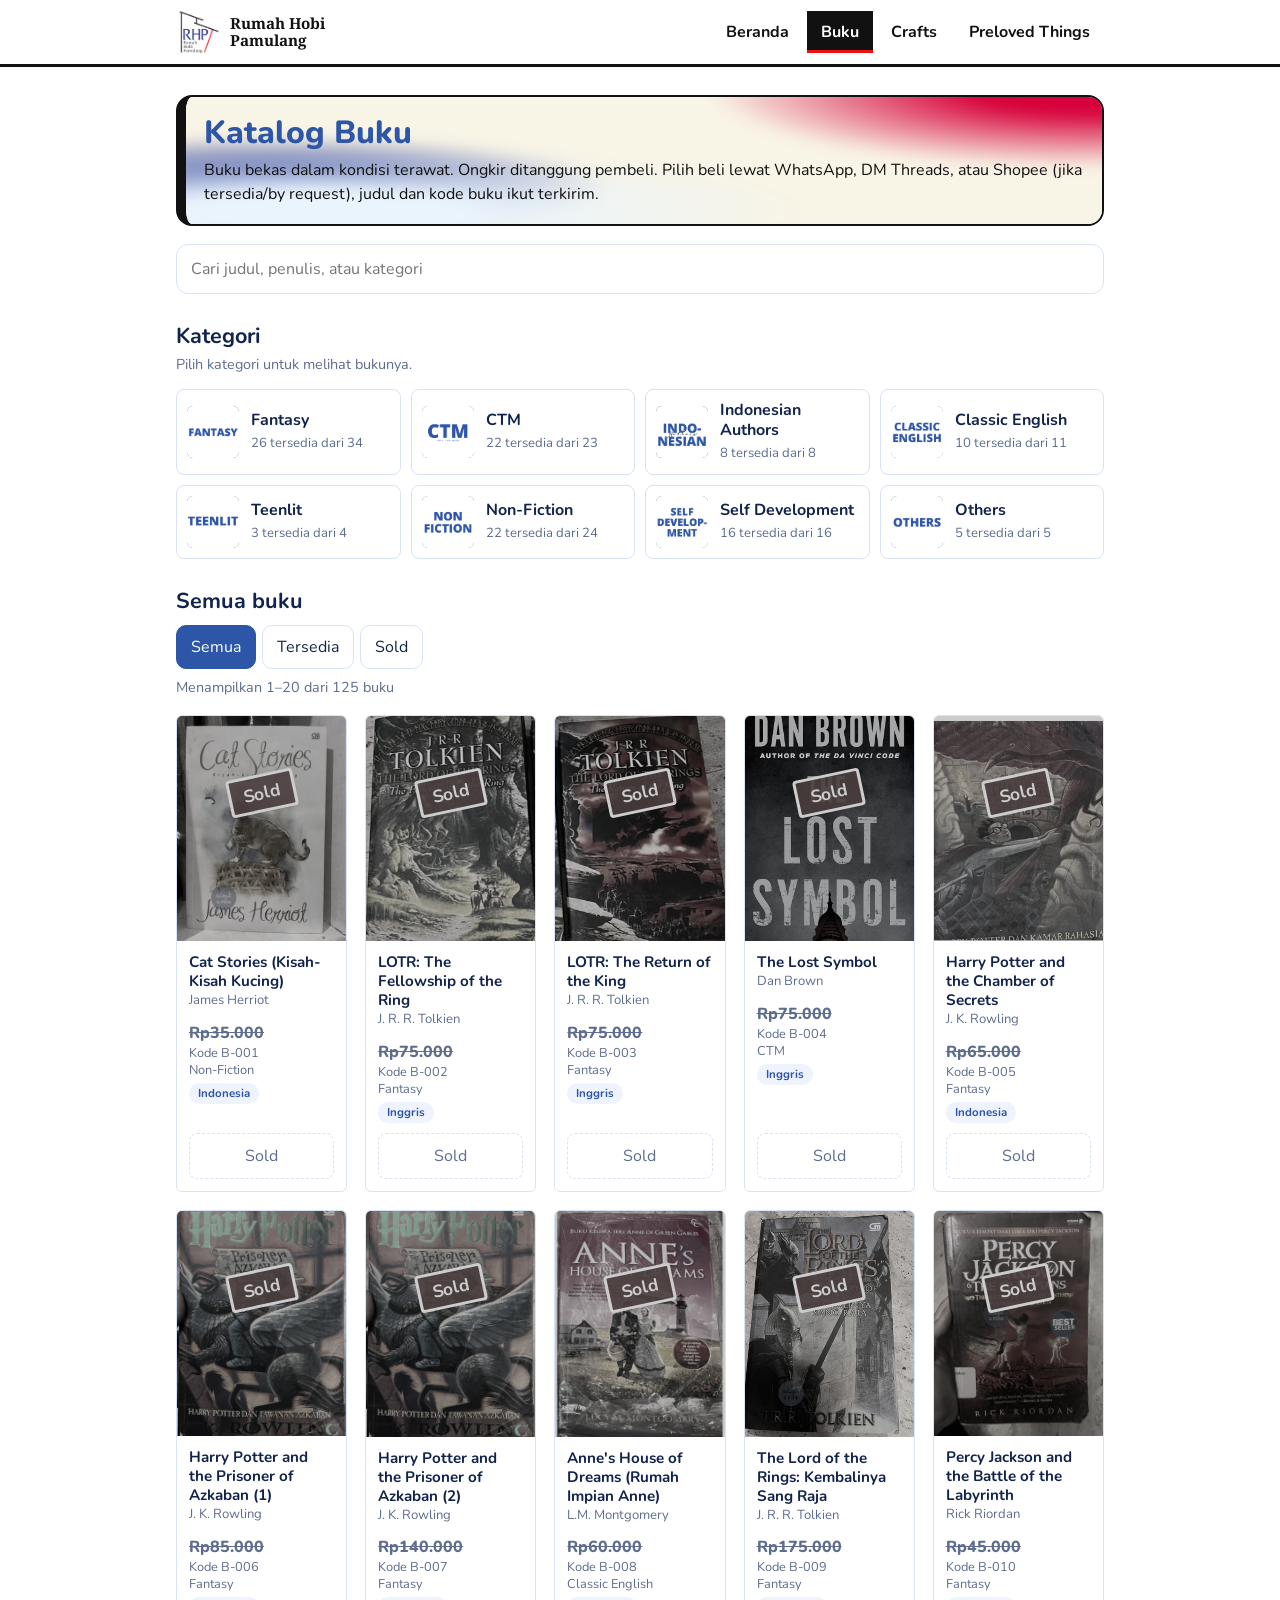
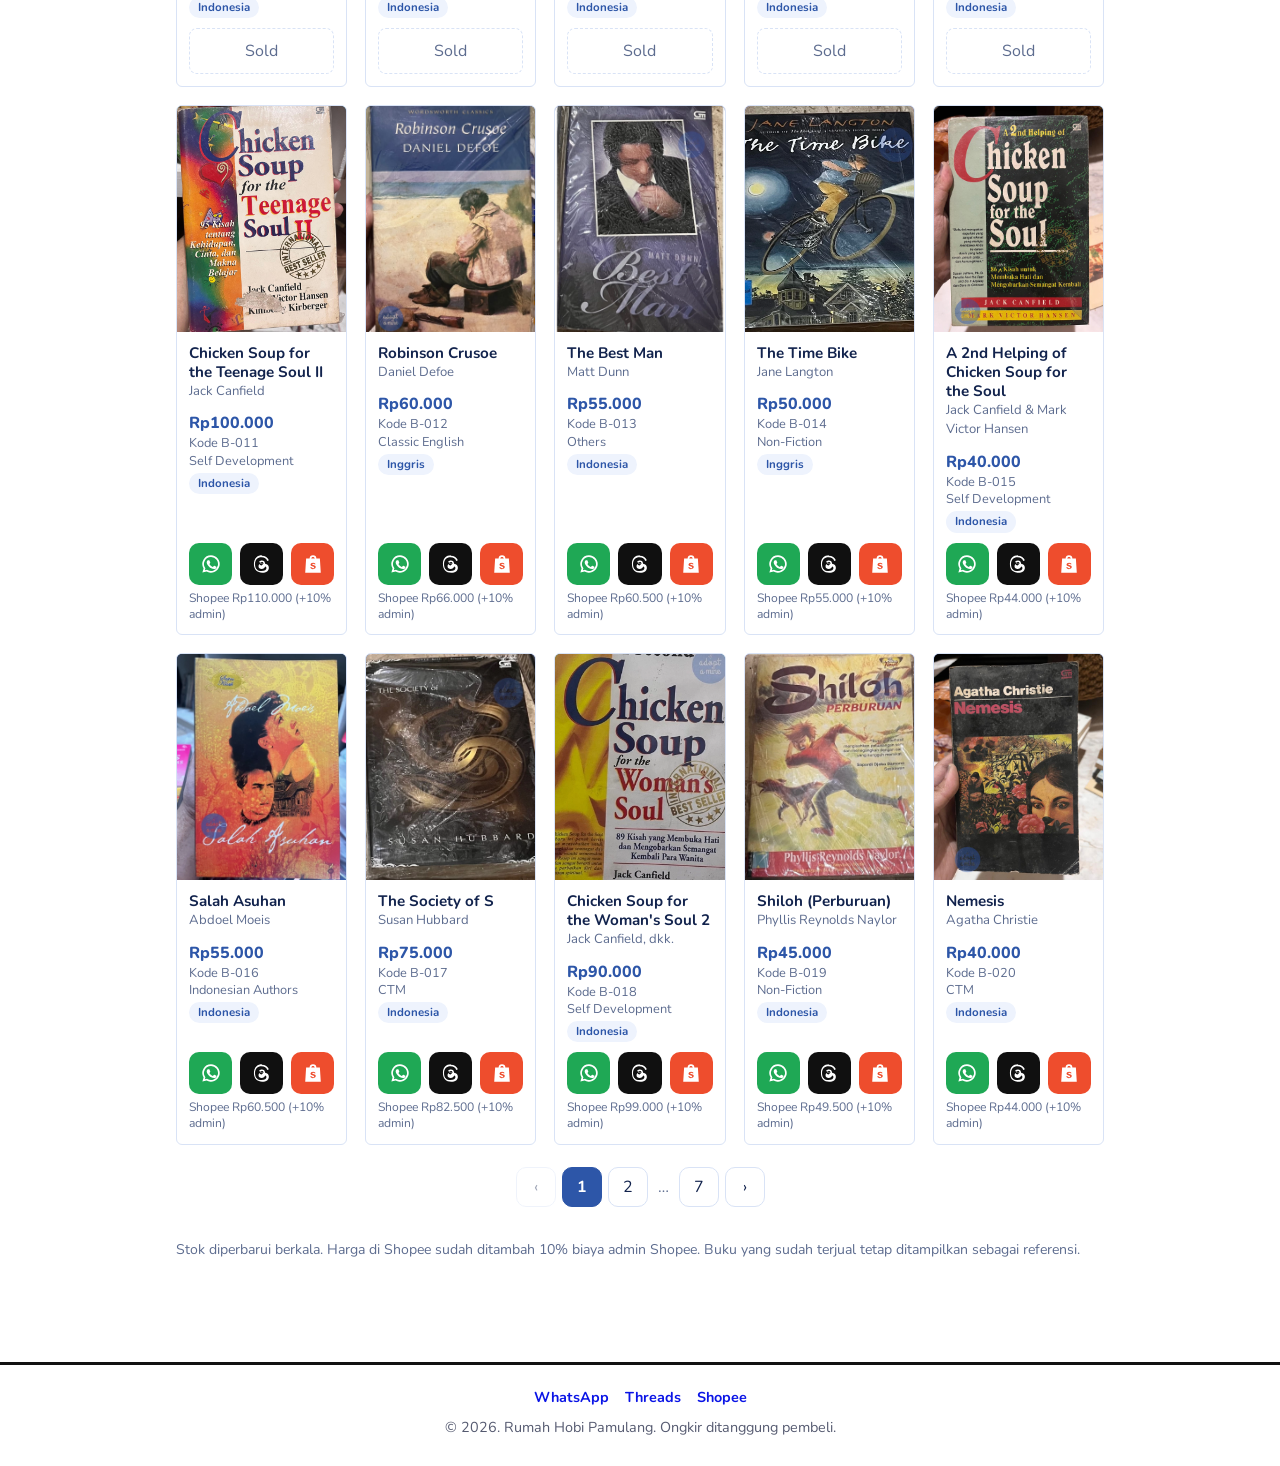
==== buku/index.html @ 11006fd2 "Update index.html" ====
<!doctype html>
<html lang="id">
<head>
<meta charset="utf-8">
<meta name="viewport" content="width=device-width, initial-scale=1, viewport-fit=cover">
<title>Katalog Buku - Rumah Hobi Pamulang</title>
<link rel="icon" href="/images/logo-rhp.jpeg">
<link rel="preconnect" href="https://fonts.googleapis.com">
<link rel="preconnect" href="https://fonts.gstatic.com" crossorigin>
<link href="https://fonts.googleapis.com/css2?family=Nunito:wght@400;600;700;800&display=swap" rel="stylesheet">
<link rel="stylesheet" href="/site.css">
<style>
:root{--bg:#fff;--tint:#eef3fd;--card:#fff;--ink:#12234d;--mute:#5d6c8f;--line:#d9e3f6;--acc:#2d56a8;--accink:#fff;--thbg:#101010;--font:"Nunito","Segoe UI",system-ui,-apple-system,Roboto,sans-serif;color-scheme:light;box-sizing:border-box;padding-top:env(safe-area-inset-top,0px);padding-bottom:env(safe-area-inset-bottom,0px)}
html{scroll-padding-top:env(safe-area-inset-top,0px)}
*{box-sizing:border-box}
body{margin:0;background:var(--bg);color:var(--ink);font:16px/1.5 var(--font)}
.wrap{max-width:960px;margin:0 auto;padding:28px 16px 48px}
h1{font:800 clamp(1.35rem,4.6vw,2rem)/1.15 var(--font);margin:0 0 6px;color:var(--acc)}
.hero{display:flex;align-items:center;gap:16px;background:var(--tint);border-radius:16px;padding:18px;margin-bottom:18px}
.logo{width:72px;height:72px;flex:none;border-radius:50%}
.hero .sub{margin:0;max-width:none}
.hero>div{flex:1;min-width:0}
h2{font:700 1.35rem/1.2 var(--font);margin:0 0 4px}
.sub{color:var(--mute);margin:0 0 20px;max-width:56ch}
.hint{color:var(--mute);font-size:.9rem;margin:0 0 14px}
.sec{margin-top:30px}
input[type=search]{width:100%;padding:12px 14px;border:1px solid var(--line);border-radius:12px;background:var(--card);color:var(--ink);font:inherit}
.bar{display:flex;flex-wrap:wrap;gap:8px;margin:10px 0 6px}
.chips{display:flex;gap:6px}
.chip{padding:9px 14px;border:1px solid var(--line);border-radius:10px;background:var(--card);color:var(--ink);font:inherit;cursor:pointer}
.chip[hidden]{display:none}
.chip[aria-pressed=true]{background:var(--acc);color:var(--accink);border-color:var(--acc)}
:focus-visible{outline:2px solid var(--acc);outline-offset:2px}
.cats{display:grid;grid-template-columns:repeat(auto-fill,minmax(190px,1fr));gap:10px}
.cat{display:flex;align-items:center;gap:12px;text-align:left;padding:10px;border:1px solid var(--line);border-radius:8px;background:var(--card);color:var(--ink);font:inherit;cursor:pointer}
.cat[aria-pressed=true]{border-color:var(--acc);box-shadow:0 0 0 2px var(--acc)}
.ico{position:relative;flex:none;width:52px;height:52px;border-radius:6px;overflow:hidden;display:grid;place-items:center;color:#fff;font:700 1rem var(--font)}
.ico img{position:absolute;inset:0;width:100%;height:100%;object-fit:cover}
.ico.ok span{display:none}
.ico.ok img{background:var(--card)}
.ct b{display:block;font:700 1rem/1.25 var(--font)}
.ct small{color:var(--mute);font-size:.82rem}
.count{color:var(--mute);font-size:.9rem;margin:8px 0 16px}
.grid{display:grid;grid-template-columns:repeat(auto-fill,minmax(168px,1fr));gap:18px}
.book{display:flex;flex-direction:column;background:var(--card);border:1px solid var(--line);border-radius:6px;overflow:hidden}
.cover{position:relative;aspect-ratio:3/4;display:flex;flex-direction:column;justify-content:flex-end;padding:14px 12px 14px 26px;color:#fff;overflow:hidden}
.cover::before{content:"";position:absolute;inset:0 auto 0 0;width:14px;background:rgba(0,0,0,.28);box-shadow:inset -2px 0 0 rgba(255,255,255,.14)}
.cover img{position:absolute;inset:0;width:100%;height:100%;object-fit:cover}
.cover b{font:700 1.05rem/1.2 var(--font)}
.cover i{font:.8rem/1.3 var(--font);opacity:.85;margin-top:6px;font-style:normal}
.has-img .cover::before,.has-img .cover b,.has-img .cover i{display:none}
.sold .cover{filter:grayscale(.85) brightness(.8)}
.stamp{position:absolute;z-index:2;top:34%;left:50%;transform:translate(-50%,-50%) rotate(-12deg);border:3px solid #fff;color:#fff;padding:4px 12px;font:700 1.1rem var(--font);border-radius:4px;background:rgba(162,59,59,.88)}
.info{padding:12px;display:flex;flex-direction:column;gap:10px;flex:1}
.meta{display:none}
.has-img .meta{display:block}
.meta .t{font:700 .95rem/1.25 var(--font)}
.meta .a{color:var(--mute);font-size:.82rem}
.price{font-weight:800;color:var(--acc)}
.sold .price{color:var(--mute);text-decoration:line-through}
.kode{color:var(--mute);font-size:.8rem;line-height:1.35}
.lang{display:inline-block;font-size:.72rem;font-weight:700;color:var(--acc);background:var(--tint);border-radius:999px;padding:2px 9px}
.acts{margin-top:auto;display:flex;gap:8px}
.act{flex:1;height:42px;border-radius:10px;display:grid;place-items:center;color:#fff;text-decoration:none}
.act svg{width:22px;height:22px;fill:currentColor}
.wa{background:#1fa855}
.th{background:var(--thbg)}
.sp{background:#ee4d2d}
.note{color:var(--mute);font-size:.76rem;line-height:1.3;margin-top:-4px}
.done{margin-top:auto;display:block;text-align:center;padding:10px;border-radius:8px;color:var(--mute);border:1px dashed var(--line)}
.empty{grid-column:1/-1;padding:40px 0;text-align:center;color:var(--mute)}
.foot{margin-top:32px;color:var(--mute);font-size:.88rem}
#toast{position:fixed;left:50%;bottom:calc(20px + env(safe-area-inset-bottom,0px));transform:translateX(-50%);background:var(--ink);color:var(--bg);padding:10px 16px;border-radius:10px;font-size:.9rem;opacity:0;pointer-events:none;transition:opacity .2s;max-width:90vw;text-align:center}
#toast.on{opacity:1}
.pager{display:flex;flex-wrap:wrap;justify-content:center;align-items:center;gap:6px;margin-top:22px}
.pg{min-width:40px;height:40px;padding:0 12px;border:1px solid var(--line);border-radius:10px;background:var(--card);color:var(--ink);font:inherit;cursor:pointer}
.pg.on{background:var(--acc);color:var(--accink);border-color:var(--acc);font-weight:700}
.pg:disabled{opacity:.4;cursor:default}
.pgdot{color:var(--mute);padding:0 4px}
.cover{cursor:pointer}
.modal{position:fixed;inset:0;z-index:50;background:rgba(18,35,77,.55);display:flex;overflow-y:auto;overscroll-behavior:contain;padding:calc(12px + env(safe-area-inset-top,0px)) 12px calc(12px + env(safe-area-inset-bottom,0px))}
.mbox{position:relative;margin:auto;background:var(--card);border-radius:16px;max-width:780px;width:100%;overflow:hidden;display:grid;grid-template-columns:minmax(0,1fr) minmax(0,1fr)}
.mslide{position:relative;aspect-ratio:3/4;background:var(--tint);overflow:hidden;touch-action:pan-y}
.mslide img{position:absolute;inset:0;width:100%;height:100%;object-fit:contain}
.mfall{position:absolute;inset:0;display:flex;flex-direction:column;justify-content:flex-end;padding:20px;color:#fff}
.mfall b{font:700 1.3rem/1.2 var(--font)}
.mfall i{font-style:normal;opacity:.85;margin-top:6px}
.mload{position:absolute;inset:0;display:grid;place-items:center;color:var(--mute);font-size:.9rem}
.mnav{position:absolute;top:50%;transform:translateY(-50%);width:40px;height:40px;border-radius:50%;border:0;background:rgba(255,255,255,.92);color:var(--ink);font-size:1.4rem;line-height:1;cursor:pointer;box-shadow:0 2px 8px rgba(0,0,0,.25)}
.mprev{left:10px}
.mnext{right:10px}
.mcount{position:absolute;bottom:10px;left:50%;transform:translateX(-50%);background:rgba(18,35,77,.72);color:#fff;font-size:.78rem;padding:3px 10px;border-radius:999px}
.mclose{position:absolute;top:10px;right:10px;z-index:3;width:38px;height:38px;border-radius:50%;border:0;background:rgba(255,255,255,.95);color:var(--ink);font-size:1.1rem;cursor:pointer;box-shadow:0 2px 8px rgba(0,0,0,.25)}
.minfo{padding:22px 20px;display:flex;flex-direction:column;gap:10px}
.minfo h3{font:800 1.25rem/1.25 var(--font);margin:0;padding-right:36px;color:var(--acc)}
.ma{color:var(--mute)}
.mprice{font-weight:800;font-size:1.3rem;color:var(--acc)}
.mprice.sold{color:var(--mute);text-decoration:line-through}
.modal[hidden],.mfall[hidden],.mload[hidden],.mnav[hidden],.mcount[hidden],.mslide img[hidden]{display:none}
#toast{z-index:60}
@media (max-width:640px){.mbox{grid-template-columns:1fr}.mslide{aspect-ratio:auto;height:55vh;height:55svh;max-height:480px}}
.copylink{align-self:flex-start;padding:8px 14px;border:1px dashed var(--acc);border-radius:10px;background:transparent;color:var(--acc);font:inherit;font-weight:700;cursor:pointer}
</style>
</head>
<body>
<script src="/site.js"></script>
<div class="wrap">
  <header class="hero gradient-untitled">
    <div>
      <h1>Katalog Buku</h1>
      <p class="sub">Buku bekas dalam kondisi terawat. Ongkir ditanggung pembeli. Pilih beli lewat WhatsApp, DM Threads, atau Shopee (jika tersedia/by request), judul dan kode buku ikut terkirim.</p>
    </div>
  </header>
  <input type="search" id="q" placeholder="Cari judul, penulis, atau kategori" aria-label="Cari judul, penulis, atau kategori">

  <section class="sec" aria-labelledby="h-kat">
    <h2 id="h-kat">Kategori</h2>
    <p class="hint">Pilih kategori untuk melihat bukunya.</p>
    <div class="cats" id="cats"></div>
  </section>

  <section class="sec" id="semua" aria-labelledby="h-semua">
    <h2 id="h-semua">Semua buku</h2>
    <div class="bar">
      <div class="chips" id="chips">
        <button class="chip" data-f="all" aria-pressed="true">Semua</button>
        <button class="chip" data-f="ready" aria-pressed="false">Tersedia</button>
        <button class="chip" data-f="sold" aria-pressed="false">Sold</button>
      </div>
      <button class="chip" id="clear" hidden></button>
    </div>
    <div class="count" id="count"></div>
    <div class="grid" id="grid"></div>
    <div class="pager" id="pager"></div>
  </section>

  <p class="foot">Stok diperbarui berkala. Harga di Shopee sudah ditambah 10% biaya admin Shopee. Buku yang sudah terjual tetap ditampilkan sebagai referensi.</p>
</div>
<div id="modal" class="modal" hidden role="dialog" aria-modal="true" aria-labelledby="mtitle">
  <div class="mbox">
    <button class="mclose" id="mclose" aria-label="Tutup">✕</button>
    <div class="mslide" id="mslide">
      <img id="mimg" alt="" hidden>
      <div class="mfall" id="mfall" hidden></div>
      <div class="mload" id="mload">Memuat foto…</div>
      <button class="mnav mprev" id="mprev" aria-label="Foto sebelumnya" hidden>‹</button>
      <button class="mnav mnext" id="mnext" aria-label="Foto berikutnya" hidden>›</button>
      <div class="mcount" id="mcount" hidden></div>
    </div>
    <div class="minfo" id="minfo"></div>
  </div>
</div>
<div id="toast" role="status" aria-live="polite"></div>
<script>
// ====== ISI 3 BARIS INI ======
// Nomor WhatsApp: format internasional tanpa + atau spasi (contoh: 6281234567890)
var WA = "6285791944282";
// Username Threads tanpa tanda @ (contoh: tokobukumu)
var THREADS_USER = "adopt.a.mine";
// Link toko Shopee, dipakai kalau sebuah buku belum punya link Shopee sendiri
var SHOPEE_SHOP = "https://shopee.co.id/shop/24761013";
// ===== pengali harga Shopee (1.1 = harga + 10% admin) =====
var SHOPEE_MARKUP = 1.1;
// ===== DATA DARI GOOGLE SHEETS (opsional) =====
// Tempel link CSV dari Google Sheets (File > Share > Publish to web > CSV) di antara tanda kutip.
// Kalau dikosongkan, katalog memakai daftar BOOKS yang ada di file ini.
var SHEET_CSV = "https://docs.google.com/spreadsheets/d/e/2PACX-1vS_jjttJbEDsNQCJOcDTMZt_YPhvgGVCk_kIe-xa3Ikwevg5pTTJEOCrwBlet7Xxu4O6B0Zz0cMYN_Z/pub?gid=917715652&single=true&output=csv";
// ===== urutan kategori (opsional) =====
// Isi nama kategori sesuai urutan yang kamu mau, contoh: ["Teenlit","CTM","Rare Finds"]
// Kategori yang tidak ditulis di sini tampil setelahnya, sesuai urutan kemunculan di daftar buku.
var CATEGORY_ORDER = ["New Arrivals", "Rare Finds", "Fantasy", "CTM", "Indonesian Authors", "Classic English", "Teenlit", "Non-Fiction", "Self Development", "Others"];
// ===== FOTO (opsional) =====
// Foto sampul buku : images/buku/<kode huruf kecil>.jpg      contoh: images/buku/b-001.jpg
// Logo kategori    : images/kategori/<nama kategori>.png     contoh: images/kategori/ctm.png
//   (nama kategori ditulis huruf kecil, spasi dan simbol jadi tanda hubung: "Rare Finds" jadi rare-finds)
// Kalau fotonya belum ada, otomatis tampil blok warna seperti biasa.
// Format: [kode, judul, penulis, harga, status, kategori, link Shopee buku ini (boleh dikosongkan)]
// status: "ready" atau "sold"
// Kategori baru otomatis muncul di bagian Kategori begitu ada buku yang memakainya.
// Satu buku boleh masuk beberapa kategori, pisahkan dengan |  contoh: "CTM | New Arrival!"
// Warna sampul (kalau belum ada foto) mengikuti kategori pertama.
var BOOKS = [
  ["B-001","Cat Stories (Kisah-Kisah Kucing)","James Herriot",35000,"sold","Non-Fiction","Indonesia"],
  ["B-002","LOTR: The Fellowship of the Ring","J. R. R. Tolkien",75000,"sold","Fantasy","Inggris"],
  ["B-003","LOTR: The Return of the King","J. R. R. Tolkien",75000,"sold","Fantasy","Inggris"],
  ["B-004","The Lost Symbol","Dan Brown",75000,"sold","CTM","Inggris"],
  ["B-005","Harry Potter and the Chamber of Secrets","J. K. Rowling",65000,"sold","Fantasy","Indonesia"],
  ["B-006","Harry Potter and the Prisoner of Azkaban (1)","J. K. Rowling",85000,"sold","Fantasy","Indonesia"],
  ["B-007","Harry Potter and the Prisoner of Azkaban (2)","J. K. Rowling",140000,"sold","Fantasy","Indonesia"],
  ["B-008","Anne's House of Dreams (Rumah Impian Anne)","L.M. Montgomery",60000,"sold","Classic English","Indonesia","https://shopee.co.id/-PRELOVED-Buku-Anne's-House-of-Dreams-(Rumah-Impian-Anne)-L.M.-Montgomery-(Terjemahan-Indonesia)-i.24761013.58018347077"],
  ["B-009","The Lord of the Rings: Kembalinya Sang Raja","J. R. R. Tolkien",175000,"sold","Fantasy","Indonesia","https://shopee.co.id/-PRELOVED-Buku-The-Lord-of-the-Rings-Kembalinya-Sang-Raja-(The-Return-of-the-King)-J.R.R.-Tolkien-(Terjemahan-Indonesia)-i.24761013.58019074185"],
  ["B-010","Percy Jackson and the Battle of the Labyrinth","Rick Riordan",45000,"sold","Fantasy","Indonesia"],
  ["B-011","Chicken Soup for the Teenage Soul II","Jack Canfield",100000,"ready","Self Development","Indonesia","https://shopee.co.id/-PRELOVED-Buku-Chicken-Soup-for-the-Teenage-Soul-II-Jack-Canfield-(Terjemahan)-i.24761013.58118280171"],
  ["B-012","Robinson Crusoe","Daniel Defoe",60000,"ready","Classic English","Inggris","https://shopee.co.id/-PRELOVED-Robinson-Crusoe-Daniel-Defoe-Wordsworth-Classics-English)-i.24761013.57968345535"],
  ["B-013","The Best Man","Matt Dunn",55000,"ready","Others","Indonesia","https://shopee.co.id/-PRELOVED-Buku-The-Best-Man-Matt-Dunn-Terjemahan-Indonesia)-i.24761013.57918340897"],
  ["B-014","The Time Bike","Jane Langton",50000,"ready","Non-Fiction","Inggris","https://shopee.co.id/-PRELOVED-The-Time-Bike-Jane-Langton-(English)-i.24761013.57868339972"],
  ["B-015","A 2nd Helping of Chicken Soup for the Soul","Jack Canfield & Mark Victor Hansen",40000,"ready","Self Development","Indonesia","https://shopee.co.id/-PRELOVED-Buku-A-2nd-Helping-of-Chicken-Soup-for-the-Soul-Jack-Canfield-Mark-Victor-Hansen-(Terjemahan-Indonesia)-i.24761013.57669022805"],
  ["B-016","Salah Asuhan","Abdoel Moeis",55000,"ready","Indonesian Authors","Indonesia","https://shopee.co.id/-PRELOVED-Buku-Salah-Asuhan-Abdoel-Moeis-Bahasa-Indonesia)-i.24761013.57318364221"],
  ["B-017","The Society of S","Susan Hubbard",75000,"ready","CTM","Indonesia","https://shopee.co.id/-PRELOVED-Buku-The-Society-of-S-Susan-Hubbard-(Terjemahan-Indonesia)-i.24761013.57118356286"],
  ["B-018","Chicken Soup for the Woman's Soul 2","Jack Canfield, dkk.",90000,"ready","Self Development","Indonesia","https://shopee.co.id/-PRELOVED-Buku-Chicken-Soup-for-the-Woman's-Soul-2-Jack-Canfield-dkk.-(Terjemahan)-i.24761013.56768289394"],
  ["B-019","Shiloh (Perburuan)","Phyllis Reynolds Naylor",45000,"ready","Non-Fiction","Indonesia","https://shopee.co.id/-PRELOVED-Buku-Shiloh-Perburuan)-Phyllis-Reynolds-Naylor-Terjemahan-Indonesia)-i.24761013.56568350386"],
  ["B-020","Nemesis","Agatha Christie",40000,"ready","CTM","Indonesia","https://shopee.co.id/-PRELOVED-Buku-Nemesis-Agatha-Christie-Terjemahan-Indonesia)-i.24761013.56269027995"],
  ["B-021","Armageddon Knights The Awaken","L.S. Mamusung",55000,"ready","Fantasy","Indonesia","https://shopee.co.id/-PRELOVED-Buku-Armageddon-Knights-The-Awaken-L.S.-Mamusung-Bahasa-Indonesia)-i.24761013.55818355846"],
  ["B-022","Mockingjay (The Hunger Games Trilogy)","Suzanne Collins",65000,"ready","Fantasy","Indonesia","https://shopee.co.id/-PRELOVED-Buku-Mockingjay-The-Hunger-Games-Trilogy)-Suzanne-Collins-Terjemahan-Indonesia)-i.24761013.55568373673"],
  ["B-023","Chicken Soup for the Unsinkable Soul","Jack Canfield & Mark Victor Hansen",40000,"ready","Self Development","Indonesia","https://shopee.co.id/-PRELOVED-Buku-Chicken-Soup-for-the-Unsinkable-Soul-Jack-Canfield-Mark-Victor-Hansen-(Terjemahan-Indonesia)-i.24761013.55219022860"],
  ["B-024","Uncle Tom's Cabin","Harriet Beecher Stowe",60000,"ready","Classic English","Inggris","https://shopee.co.id/-PRELOVED-Buku-Uncle-Tom's-Cabin-Harriet-Beecher-Stowe-English)-i.24761013.55068345809"],
  ["B-025","Dihantui (Haunted)","R.L. Stine",22000,"ready","CTM","Indonesia","https://shopee.co.id/-PRELOVED-Buku-Dihantui-(Haunted)-R.L.-Stine-(Terjemahan-Indonesia)-i.24761013.54819037801"],
  ["B-026","Joey: Si Frustasi yang Beruntung","Mark Bowden",40000,"ready","Non-Fiction","Indonesia","https://shopee.co.id/-PRELOVED-Buku-Joey-Si-Frustasi-yang-Beruntung-Mark-Bowden-Terjemahan-Indonesia)-i.24761013.54568351185"],
  ["B-027","The Bondwoman's Narrative","Hannah Crafts",78000,"ready","Classic English","Inggris","https://shopee.co.id/-PRELOVED-Buku-The-Bondwoman's-Narrative-Hannah-Crafts-(English)-i.24761013.54418340953"],
  ["B-028","The Jester","James Patterson & Andrew Gross",60000,"ready","CTM","Inggris","https://shopee.co.id/-PRELOVED-Buku-The-Jester-James-Patterson-Andrew-Gross-(English)-i.24761013.54368350366"],
  ["B-029","The Voyages of Captain Cook","James Cook",60000,"ready","Classic English","Inggris","https://shopee.co.id/-PRELOVED-The-Voyages-of-Captain-Cook-James-Cook-Wordsworth-Classics-English)-i.24761013.54068340709"],
  ["B-030","The Mark of Athena","Rick Riordan",60000,"ready","Fantasy","Indonesia","https://shopee.co.id/-PRELOVED-Buku-The-Mark-of-Athena-Rick-Riordan-Terjemahan-Indonesia)-i.24761013.53818341808"],
  ["B-031","Pesta Menginap (Sleepovers)","Jacqueline Wilson",50000,"sold","Teenlit","Indonesia","https://shopee.co.id/-PRELOVED-Buku-Pesta-Menginap-(Sleepovers)-Jacqueline-Wilson-(Terjemahan-Indonesia)-i.24761013.53618688148"],
  ["B-032","Double Cross","James Patterson",90000,"ready","CTM","Inggris","https://shopee.co.id/-PRELOVED-Buku-Double-Cross-James-Patterson-English)-i.24761013.53618342118"],
  ["B-033","Chicken Soup for the Teenage Soul III","Jack Canfield & Mark Victor Hansen",40000,"ready","Self Development","Indonesia","https://shopee.co.id/-PRELOVED-Buku-Chicken-Soup-for-the-Teenage-Soul-III-Jack-Canfield-Mark-Victor-Hansen-(Terjemahan-Indonesia)-i.24761013.53219037625"],
  ["B-034","Dan Damai di Bumi (Und Friede auf Erden!)","Karl May",75000,"ready","Non-Fiction","Indonesia","https://shopee.co.id/-BARU-Buku-Dan-Damai-di-Bumi-(Und-Friede-auf-Erden!)-Karl-May-(Terjemahan-Indonesia)-i.24761013.53168356704"],
  ["B-035","Gerald's Game (Permainan Gerald)","Stephen King",45000,"ready","CTM","Indonesia","https://shopee.co.id/-PRELOVED-Buku-Gerald's-Game-Permainan-Gerald)-Stephen-King-Terjemahan-Indonesia)-i.24761013.52818346747"],
  ["B-036","Catatan Seorang Demonstran","Soe Hok Gie",90000,"ready","Indonesian Authors","Indonesia","https://shopee.co.id/-PRELOVED-Buku-Catatan-Seorang-Demonstran-Soe-Hok-Gie-i.24761013.52818269895"],
  ["B-037","Bulan Terbelah di Langit Amerika","Hanum Salsabiela Rais & Rangga Almahendra",40000,"ready","Indonesian Authors","Indonesia","https://shopee.co.id/-PRELOVED-Buku-Bulan-Terbelah-di-Langit-Amerika-Hanum-Salsabiela-Rais-Rangga-Almahendra-Bahasa-Indonesia)-i.24761013.52569028161"],
  ["B-038","Slow Boats to China","Gavin Young",60000,"ready","Non-Fiction","Inggris","https://shopee.co.id/-PRELOVED-Slow-Boats-to-China-Gavin-Young-(English)-i.24761013.52518345773"],
  ["B-039","The Ghost Writer","John Harwood",75000,"ready","CTM","Indonesia","https://shopee.co.id/-PRELOVED-Buku-The-Ghost-Writer-John-Harwood-Gramedia-Terjemahan)-i.24761013.52468355278"],
  ["B-040","Perahu Kertas (Cover Film / Movie Edition)","Dee Lestari",70000,"ready","Indonesian Authors","Indonesia","https://shopee.co.id/-PRELOVED-Buku-Perahu-Kertas-Cover-Film-Movie-Edition)-Dee-Lestari-Bahasa-Indonesia)-i.24761013.52219022960"],
  ["B-041","Gulliver's Travels","Jonathan Swift",60000,"ready","Classic English","Inggris","https://shopee.co.id/-PRELOVED-Gulliver's-Travels-Jonathan-Swift-Wordsworth-Classics-English)-i.24761013.52168345664"],
  ["B-042","Minamoto no Yoritomo","Eiji Yoshikawa",55000,"ready","Non-Fiction","Indonesia","https://shopee.co.id/-PRELOVED-Buku-Minamoto-no-Yoritomo-Eiji-Yoshikawa-Terjemahan-Indonesia)-i.24761013.51518346677"],
  ["B-043","Justin Bieber: First Step 2 Forever (My Story)","Justin Bieber",135000,"ready","Non-Fiction","Inggris","https://shopee.co.id/-PRELOVED-Buku-Justin-Bieber-First-Step-2-Forever-My-Story)-Justin-Bieber-English)-i.24761013.50969074528"],
  ["B-044","Chicken Soup for the New Mom's Soul","Jack Canfield & Mark Victor Hansen",40000,"ready","Self Development","Indonesia","https://shopee.co.id/-PRELOVED-Buku-Chicken-Soup-for-the-New-Mom's-Soul-Jack-Canfield-Mark-Victor-Hansen-Terjemahan-Indonesia)-i.24761013.50919037672"],
  ["B-045","The Chronicles of Narnia: The Voyage of The Dawn Treader Petualangan Dawn Treader","C.S. Lewis",60000,"ready","Fantasy","Indonesia","https://shopee.co.id/-PRELOVED-Buku-The-Chronicles-of-Narnia-The-Voyage-of-The-Dawn-Treader-Petualangan-Dawn-Treader-C.S.-Lewis-Terjemahan-Indonesia)-i.24761013.50668366348"],
  ["B-046","The Sea of Trolls","Nancy Farmer",78000,"ready","Fantasy","Indonesia","https://shopee.co.id/-PRELOVED-Buku-The-Sea-of-Trolls-Nancy-Farmer-(Terjemahan-Indonesia)-i.24761013.50618369263"],
  ["B-047","Perahu Kertas (Cover Lama / Novel Original)","Dee Lestari",70000,"ready","Indonesian Authors","Indonesia","https://shopee.co.id/-PRELOVED-Buku-Perahu-Kertas-Cover-Lama-Novel-Original)-Dee-Lestari-Bahasa-Indonesia)-i.24761013.50569037666"],
  ["B-048","Schweik (The Good Soldier Švejk)","Jaroslav Hašek",40000,"ready","Classic English","Indonesia","https://shopee.co.id/-PRELOVED-Buku-Schweik-The-Good-Soldier-%C5%A0vejk)-Jaroslav-Ha%C5%A1ek-Terjemahan-Indonesia)-i.24761013.50568356741"],
  ["B-049","Honeymoon with My Brother","Franz Wisner",78000,"ready","Non-Fiction","Indonesia","https://shopee.co.id/-PRELOVED-Buku-Honeymoon-with-My-Brother-Franz-Wisner-(Terjemahan-Indonesia)-i.24761013.50068383478"],
  ["B-050","Showing Mary: How Women Can Share Prayers, Wisdom, and the Blessings of God","Renita J. Weems",65000,"ready","Self Development","Inggris","https://shopee.co.id/-PRELOVED-Buku-Showing-Mary-How-Women-Can-Share-Prayers-Wisdom-and-the-Blessings-of-God-Renita-J.-Weems-(English)-i.24761013.49968376840"],
  ["B-051","Judge & Jury","James Patterson & Andrew Gross",100000,"ready","CTM","Inggris","https://shopee.co.id/-PRELOVED-Judge-Jury-James-Patterson-Andrew-Gross-(English)-i.24761013.49518354869"],
  ["B-052","Ping","Stuart Avery Gold",35000,"ready","Self Development","Indonesia","https://shopee.co.id/-PRELOVED-Buku-Ping-Stuart-Avery-Gold-Terjemahan-Indonesia)-i.24761013.49468371009"],
  ["B-053","The No. 1 Ladies' Detective Agency","Alexander McCall Smith",70000,"ready","CTM","Inggris","https://shopee.co.id/-PRELOVED-Buku-The-No.-1-Ladies'-Detective-Agency-Alexander-McCall-Smith-English)-i.24761013.49169102930"],
  ["B-054","The Man Who Would Be King and Other Stories","Rudyard Kipling",50000,"ready","Classic English","Inggris","https://shopee.co.id/-PRELOVED-Buku-The-Man-Who-Would-Be-King-and-Other-Stories-Rudyard-Kipling-English)-i.24761013.47668385063"],
  ["B-055","Maximum Ride","James Patterson",90000,"ready","CTM","Inggris","https://shopee.co.id/-PRELOVED-Buku-Maximum-Ride-James-Patterson-English)-i.24761013.47418371197"],
  ["B-056","The Kill Order","James Dashner",55000,"sold","Fantasy","Inggris","https://shopee.co.id/-PRELOVED-The-Kill-Order-James-Dashner-(Maze-Runner-Prequel-English)-i.24761013.47068370845"],
  ["B-057","Presumed Innocent (Praduga Tak Bersalah)","Scott Turow",40000,"ready","CTM","Indonesia","https://shopee.co.id/-PRELOVED-Buku-Presumed-Innocent-Praduga-Tak-Bersalah)-Scott-Turow-Terjemahan-Indonesia)-i.24761013.47019084492"],
  ["B-058","Chicken Soup for the Grandparent's Soul","Jack Canfield & Mark Victor Hansen",35000,"ready","Self Development","Indonesia","https://shopee.co.id/-PRELOVED-Buku-Chicken-Soup-for-the-Grandparent's-Soul-Jack-Canfield-Mark-Victor-Hansen-(Terjemahan-Indonesia)-i.24761013.46619043045"],
  ["B-059","Andai Mereka Bisa Bicara","James Herriot",50000,"ready","Non-Fiction","Indonesia","https://shopee.co.id/-PRELOVED-Buku-Andai-Mereka-Bisa-Bicara-James-Herriot-Terjemahan-Indonesia)-i.24761013.46568371087"],
  ["B-060","Before Green Gables (Prekuel Anne of Green Gables)","Budge Wilson",55000,"ready","Classic English","Indonesia","https://shopee.co.id/-PRELOVED-Buku-Before-Green-Gables-Budge-Wilson-Prekuel-Anne-of-Green-Gables-Terjemahan-Indonesia)-i.24761013.46169099107"],
  ["B-061","Kisah Tracy Beaker (The Story of Tracy Beaker)","Jacqueline Wilson",45000,"ready","Teenlit","Indonesia","https://shopee.co.id/-PRELOVED-Buku-Kisah-Tracy-Beaker-The-Story-of-Tracy-Beaker)-Jacqueline-Wilson-Terjemahan-Indonesia)-i.24761013.45268722158"],
  ["B-062","Cat Stories (Kisah-Kisah Kucing) (2)","James Herriot",65000,"ready","Non-Fiction","Indonesia"],
  ["B-063","Bumi Manusia","Pramoedya Ananta Toer",225000,"ready","Indonesian Authors","Indonesia","https://shopee.co.id/-PRELOVED-Buku-Bumi-Manusia-Pramoedya-Ananta-Toer-Lentera-Dipantara)-i.24761013.44768319418"],
  ["B-064","Breaking Dawn","Stephenie Meyer",65000,"ready","Fantasy","Indonesia","https://shopee.co.id/-PRELOVED-Buku-Breaking-Dawn-Stephenie-Meyer-Terjemahan-Indonesia)-i.24761013.44718366801"],
  ["B-065","Chicken Soup for the Teenage Soul","Jack Canfield & Mark Victor Hansen",40000,"ready","Self Development","Indonesia","https://shopee.co.id/-PRELOVED-Buku-Chicken-Soup-for-the-Teenage-Soul-Jack-Canfield-Mark-Victor-Hansen-Terjemahan-Indonesia)-i.24761013.44235062321"],
  ["B-066","The Chronicles of Narnia: Pangeran Caspian (Prince Caspian)","C.S. Lewis",55000,"ready","Fantasy","Indonesia","https://shopee.co.id/-PRELOVED-Buku-The-Chronicles-of-Narnia-Pangeran-Caspian-Prince-Caspian)-C.S.-Lewis-Terjemahan-Indonesia)-i.24761013.44035071637"],
  ["B-067","Architecture: Form, Space, and Order","Francis D. K. Ching",110000,"sold","Non-Fiction","Inggris","https://shopee.co.id/-PRELOVED-Buku-Architecture-Form-Space-and-Order-Francis-D.-K.-Ching-i.24761013.44034790128"],
  ["B-068","The Incredible Journey","Sheila Burnford",50000,"ready","Non-Fiction","Indonesia","https://shopee.co.id/-PRELOVED-Buku-The-Incredible-Journey-Sheila-Burnford-Terjemahan-Indonesia)-i.24761013.43234750008"],
  ["B-069","[SEALED] Chicken Soup for the Working Mom's Soul","Jack Canfield & Mark Victor Hansen",50000,"ready","Self Development","Indonesia","https://shopee.co.id/-BARU-Buku-Chicken-Soup-for-the-Working-Mom's-Soul-Jack-Canfield-Mark-Victor-Hansen-(Terjemahan-Indonesia)-i.24761013.43085062358"],
  ["B-070","Beyonders: Chasing the Prophecy","Brandon Mull",55000,"ready","Fantasy","Indonesia","https://shopee.co.id/-PRELOVED-Buku-Beyonders-Chasing-the-Prophecy-Brandon-Mull-Terjemahan-Indonesia)-i.24761013.42384740290"],
  ["B-071","My Perfect Sunset","Kyria",35000,"ready","Others","Indonesia","https://shopee.co.id/-PRELOVED-Buku-My-Perfect-Sunset-Kyria-Bahasa-Indonesia)-i.24761013.40835071665"],
  ["B-072","King & Maxwell","David Baldacci",75000,"ready","CTM","Inggris","https://shopee.co.id/-PRELOVED-King-Maxwell-David-Baldacci-English)-i.24761013.40834739299"],
  ["B-073","The Adventures of Tom Sawyer & Huckleberry Finn","Mark Twain",60000,"ready","Classic English","Inggris","https://shopee.co.id/-PRELOVED-The-Adventures-of-Tom-Sawyer-Huckleberry-Finn-Mark-Twain-English)-i.24761013.29845953670"],
  ["B-074","Bundling Trilogy Hunger Games","Suzanne Collins",160000,"ready","Fantasy","Indonesia"],
  ["B-075","Bundling Twilight Series","Stephenie Meyer",150000,"ready","Fantasy","Indonesia"],
  ["B-076","Harry Potter and The Order of Phoenix","J. K. Rowling",280000,"ready","Fantasy","Indonesia"],
  ["B-077","Harry Potter and The Deathly Hallows (Scholastic)","J. K. Rowling",200000,"ready","Fantasy","Inggris"],
  ["B-078","Bundling Buku Pramoedya Ananta Toer","Pramoedya Ananta Toer",600000,"ready","Indonesian Authors","Indonesia"],
  ["B-079","Divine Secrets of The Ya-Ya Sisterhood","Rebecca Wells",70000,"ready","Others","Inggris"],
  ["B-080","The Gutsy Girl","Kate White",60000,"ready","Self Development","Inggris"],
  ["B-081","Middle School: Bullies Broccoli","James Patterson",75000,"ready","Teenlit","Inggris"],
  ["B-082","Why You Act The Way You Do","La Haye",50000,"ready","Self Development","Inggris"],
  ["B-083","Jangan Membuat Masalah Kecil Menjadi Masalah Besar","Richard Carlson",40000,"ready","Self Development","Indonesia"],
  ["B-084","Indiana Jones: Sky Pirates","Martin",45000,"ready","Fantasy","Inggris"],
  ["B-085","A Dog's Journey","Bruce Cameron",75000,"ready","Non-Fiction","Inggris"],
  ["B-086","The Good Luck of Right Now","Matthew Quick",65000,"ready","Non-Fiction","Inggris"],
  ["B-087","The Death Cure","James Dashner",50000,"ready","Fantasy","Inggris"],
  ["B-088","The Scorch Trials","James Dashner",50000,"ready","Fantasy","Inggris"],
  ["B-089","Creepover: You Can't Come in Here","Simon Spotlight",25000,"ready","CTM","Inggris"],
  ["B-090","The Host","Stephenie Meyer",50000,"ready","Fantasy","Inggris"],
  ["B-091","Percy Jackson and The Sea Monsters","Rick Riordan",45000,"ready","Fantasy","Inggris"],
  ["B-092","Beyonce: Running The World","Anna Pointer",35000,"ready","Non-Fiction","Inggris"],
  ["B-093","Memories, Dreams and Reflections","Marianne Faithfull",30000,"ready","Non-Fiction","Inggris"],
  ["B-094","Big Blue: IBM's Use and Abuse of Power (Hard Cover)","Richard Thomas DeLamarter",150000,"ready","Non-Fiction","Inggris"],
  ["B-095","One Fifth Avenue","Candace Bushnell",45000,"ready","Non-Fiction","Inggris"],
  ["B-096","Guantanamo: American Human's Diary","David Rose",30000,"ready","Non-Fiction","Inggris"],
  ["B-097","Deception Point","Dan Brown",85000,"ready","CTM","Inggris"],
  ["B-098","Harry Potter Goblet of Fire","J. K. Rowling",150000,"ready","Fantasy","Indonesia"],
  ["B-099","Percy Jackson and The Olympians: The Lightning Thief","Rick Riordan",50000,"ready","Fantasy","Indonesia"],
  ["B-100","Tunnels","Gordon & Williams",65000,"ready","Fantasy","Indonesia"],
  ["B-101","Noughts & Crosses (Penguin)","Malorie Blackman",55000,"ready","Teenlit","Inggris"],
  ["B-102","A View from The Bridge (Penguin)","Arthur Miller",35000,"ready","Classic English","Inggris"],
  ["B-103","Two Weeks with The Queen (Penguin)","Morris Gleitzman",30000,"ready","Non-Fiction","Inggris"],
  ["B-104","Eloy: Perjalanan Ajaib Anak Pedalaman Nias ke Panggung Dunia","Alberthiene Endah",35000,"ready","Non-Fiction","Indonesia"],
  ["B-105","Honeymoon","James Patterson & Howard Roughan",100000,"ready","CTM","Inggris"],
  ["B-106","5th Horseman","James Patterson & Maxine Paetro",125000,"ready","CTM","Inggris"],
  ["B-107","Forrest Gump","Winston Groom",75000,"ready","Others","Indonesia"],
  ["B-108","Poirot's Early Cases","Agatha Christie",50000,"ready","CTM","Indonesia"],
  ["B-109","Chicken Soup for the Pet Lover's Soul","Jack Canfield, dkk.",40000,"ready","Self Development","Indonesia"],
  ["B-110","Storm Warning (Di Ambang Neraka)","Jack Higgins",30000,"ready","CTM","Indonesia"],
  ["B-111","The Joy Luck Club","Amy Tan",125000,"ready","Self Development","Indonesia"],
  ["B-112","The Wrath of God","Jack Higgins",30000,"ready","CTM","Indonesia"],
  ["B-113","Mangan Ora Mangan Kumpul","Umar Kayam",150000,"ready","Indonesian Authors","Indonesia"],
  ["B-114","The Runaway Jury","John Grisham",50000,"ready","CTM","Indonesia"],
  ["B-115","The Evening News","Arthur Hailey",50000,"ready","CTM","Inggris"],
  ["B-116","Dewey: Kucing Perpustakaan Kota Kecil yang Bikin Dunia Jatuh Cinta","Vicki Myron & Bret Witter",50000,"ready","Non-Fiction","Inggris"],
  ["B-117","The Second Time Around","Mary Higgins Clark",50000,"ready","Others","Indonesia"],
  ["B-118","Kasus-kasus Terakhir Miss Marple","Agatha Christie",40000,"ready","CTM","Indonesia"],
  ["B-119","The Twilight Saga: New Moon","Stephenie Meyer",100000,"ready","Fantasy","Inggris"],
  ["B-120","The Kill Order (2)","James Dashner",55000,"ready","Fantasy","Inggris"],
  ["B-121","Twilight","Stephenie Meyer",75000,"ready","Fantasy","Inggris"],
  ["B-122","The Twilight Saga: Eclipse","Stephenie Meyer",80000,"ready","Fantasy","Indonesia"],
  ["B-123","Men Are from Mars, Women Are from Venus (HC)","John Gray, Ph. D",85000,"ready","Non-Fiction","Inggris"],
  ["B-124","Si Cacing dan Kotoran Kesayangannya","Ajahn Brahm",40000,"ready","Fantasy","Indonesia"],
  ["B-125","Si Cacing dan Kotoran Kesayangannya 3","Ajahn Brahm",40000,"ready","Fantasy","Indonesia"]
];
var ICON_WA = '<svg viewBox="0 0 24 24" aria-hidden="true"><path d="M12 2.5a9.5 9.5 0 0 0-8.1 14.4L2.6 21.4l4.6-1.2A9.5 9.5 0 1 0 12 2.5zm0 1.9a7.6 7.6 0 1 1-3.9 14.1l-.4-.2-2.4.6.6-2.3-.3-.4A7.6 7.6 0 0 1 12 4.4zM8.9 7.8c-.2 0-.5.1-.7.4-.3.3-.9.9-.9 2.1s1 2.5 1.1 2.7c.1.2 1.8 2.9 4.5 3.9 2.2.9 2.7.7 3.1.6.5-.1 1.5-.6 1.7-1.2.2-.6.2-1.1.2-1.2l-.5-.3-1.7-.8c-.2-.1-.4-.1-.6.1l-.8 1c-.1.2-.3.2-.5.1-.3-.1-1.1-.4-2-1.2-.7-.7-1.2-1.5-1.4-1.8-.1-.2 0-.4.1-.5l.4-.4.3-.5v-.5l-.8-1.9c-.2-.5-.4-.4-.6-.4z"/></svg>';
var ICON_TH = '<svg viewBox="0 0 24 24" aria-hidden="true"><path d="M12.2 2.5c-5.6 0-9 3.4-9 9.5s3.4 9.5 9 9.5c4.6 0 7.3-2.200 7.300-5.500 0-2.400-1.500-3.900-4.100-4.300-.1-2.300-1.400-3.600-3.500-3.600-1.400 0-2.500.6-3.100 1.600l1.500 1c.4-.6 1-.9 1.700-.9 1 0 1.600.6 1.700 1.800-.5-.1-1.100-.1-1.700-.1-2.300 0-3.800 1.200-3.800 3 0 1.800 1.500 3 3.500 3 1.900 0 3.200-1 3.700-2.700 1 .3 1.400.9 1.400 1.800 0 1.500-1.700 3.100-5.400 3.100-4.300 0-7-2.600-7-7.500s2.700-7.500 7.100-7.500c3.200 0 5.300 1.300 6.200 3.900l1.800-.6c-1.200-3.200-3.800-5-8-5zm-.9 11.100c-1 0-1.600-.5-1.600-1.200s.7-1.200 1.900-1.200c.5 0 1 0 1.500.1-.1 1.500-.8 2.300-1.800 2.300z"/></svg>';
var ICON_SP = '<svg viewBox="0 0 24 24" aria-hidden="true"><path d="M12 2.500a3.700 3.700 0 0 0-3.700 3.500H4.500L3.500 21.500h17L19.500 6h-3.800A3.700 3.700 0 0 0 12 2.500zm0 1.800c1 0 1.800.7 1.900 1.700h-3.800c.1-1 .9-1.700 1.900-1.700zm.1 6.200c1.600 0 2.600.8 2.700 1.800h-1.400c-.1-.4-.6-.7-1.300-.7-.7 0-1.100.3-1.100.7 0 1.200 4 .6 4 3.100 0 1.300-1.200 2.200-3 2.200-1.700 0-2.900-.8-3-2h1.500c.1.500.7.9 1.500.9.8 0 1.300-.3 1.300-.8 0-1.300-4-.6-4-3.100 0-1.200 1.100-2.100 2.800-2.100z"/></svg>';
var EXTS = ["jpg","jpeg","png","webp","JPG","JPEG"];
var ON_BOOK = "this.closest('.book').classList.add('has-img')";
var ON_CAT = "this.parentNode.classList.add('ok')";
var filter = "all", query = "", cat = "", toastTimer;
function esc(s){return String(s).replace(/[&<>"]/g,function(c){return {"&":"&amp;","<":"&lt;",">":"&gt;",'"':"&quot;"}[c]})}
function rp(n){return "Rp" + n.toLocaleString("id-ID")}
// Satu buku boleh punya beberapa kategori: tulis dipisah tanda | , contoh "CTM | New Arrival!"
function catsOf(b){
  var c = b[5];
  if(!c) return ["Lainnya"];
  var a = (Array.isArray(c) ? c : String(c).split("|")).map(function(x){return String(x).trim()})
    .filter(function(x, i, arr){return x && arr.indexOf(x) === i});
  return a.length ? a : ["Lainnya"];
}
function catOf(b){return catsOf(b)[0]}
// Isian ke-7 = bahasa, isian ke-8 = link Shopee buku (opsional). Link Shopee lama di isian ke-7 tetap terbaca.
function isUrl(v){return /^https?:/i.test(String(v || ""))}
function langOf(b){return b[6] && !isUrl(b[6]) ? String(b[6]).trim() : ""}
function shopeeOf(b){return isUrl(b[6]) ? b[6] : (isUrl(b[7]) ? b[7] : "")}
function slug(n){return n.toLowerCase().replace(/[^a-z0-9]+/g,"-").replace(/^-+|-+$/g,"")}
function initials(n){return n.replace(/[^A-Za-z0-9]/g,"").slice(0,2).toUpperCase() || "#"}
// Mencoba jpg, lalu png, lalu webp. Kalau semuanya tidak ada, gambar dibuang dan blok warna yang tampil.
function nextImg(el){
  var i = +(el.getAttribute("data-i") || 0) + 1;
  if(i < EXTS.length){el.setAttribute("data-i", i); el.src = el.getAttribute("data-base") + "." + EXTS[i]}
  else el.remove();
}
function imgTag(base, onload){
  return '<img src="' + base + '.jpg" data-base="' + base + '" data-i="0" alt="" loading="lazy" onload="' + onload + '" onerror="nextImg(this)">';
}
function toast(t){
  var el = document.getElementById("toast");
  el.textContent = t; el.className = "on";
  clearTimeout(toastTimer);
  toastTimer = setTimeout(function(){el.className = ""}, 3200);
}
function categories(){
  var map = {}, order = [];
  BOOKS.forEach(function(b){
    catsOf(b).forEach(function(c){
      if(!map[c]){map[c] = {n:0, r:0}; order.push(c)}
      map[c].n++;
      if(b[4] === "ready") map[c].r++;
    });
  });
  order.sort(function(a,b){
    var x = CATEGORY_ORDER.indexOf(a), y = CATEGORY_ORDER.indexOf(b);
    return (x < 0 ? 9999 : x) - (y < 0 ? 9999 : y);
  });
  return order.map(function(c){return {name:c, n:map[c].n, r:map[c].r}});
}
var CATS = categories();
var PALETTE = ["#2d56a8","#3f6fc4","#1f4287","#4a7fd0","#2b6f9e","#5a62b8","#2f7fa8","#4458a8"];
function colorOf(c){
  var i = CATS.map(function(x){return x.name}).indexOf(c);
  return PALETTE[(i < 0 ? 0 : i) % PALETTE.length];
}
function renderCats(){
  document.getElementById("cats").innerHTML = CATS.map(function(c){
    return '<button class="cat" data-cat="' + esc(c.name) + '" aria-pressed="' + (cat === c.name) + '">' +
      '<span class="ico" style="background:' + colorOf(c.name) + '"><span>' + esc(initials(c.name)) + '</span>' + imgTag("/images/kategori/" + slug(c.name), ON_CAT) + '</span>' +
      '<span class="ct"><b>' + esc(c.name) + '</b><small>' + c.r + ' tersedia dari ' + c.n + '</small></span></button>';
  }).join("");
}
// ===== PAGING =====
var PER_PAGE = 20, page = 1, lastSig = "";
(function(){
  var p = new URLSearchParams(location.search);
  if(p.get("kat")) cat = p.get("kat");
  if(p.get("cari")) query = p.get("cari");
  if(["ready","sold"].indexOf(p.get("status")) > -1) filter = p.get("status");
  var h = parseInt(p.get("hal"), 10);
  if(h > 1) page = h;
  lastSig = cat + "|" + filter + "|" + query.trim().toLowerCase();
  document.getElementById("q").value = query;
  [].forEach.call(document.querySelectorAll(".chips .chip"), function(c){c.setAttribute("aria-pressed", c.getAttribute("data-f") === filter)});
})();
function renderPager(pages){
    try{
    var p = new URLSearchParams();
    if(cat) p.set("kat", cat);
    if(query.trim()) p.set("cari", query.trim());
    if(filter !== "all") p.set("status", filter);
    if(page > 1) p.set("hal", page);
    var qs = p.toString();
    history.replaceState(null, "", location.pathname + (qs ? "?" + qs : "") + location.hash);
  }catch(err){}
  var el = document.getElementById("pager");
  if(pages < 2){el.innerHTML = ""; return}
  var nums = [];
  for(var i = 1; i <= pages; i++){
    if(i === 1 || i === pages || Math.abs(i - page) <= 1) nums.push(i);
    else if(nums[nums.length - 1] !== "…") nums.push("…");
  }
  el.innerHTML = '<button class="pg" data-p="' + (page - 1) + '"' + (page === 1 ? " disabled" : "") + ' aria-label="Halaman sebelumnya">‹</button>' +
    nums.map(function(n){
      return n === "…" ? '<span class="pgdot">…</span>'
        : '<button class="pg' + (n === page ? " on" : "") + '" data-p="' + n + '"' + (n === page ? ' aria-current="page"' : "") + '>' + n + '</button>';
    }).join("") +
    '<button class="pg" data-p="' + (page + 1) + '"' + (page === pages ? " disabled" : "") + ' aria-label="Halaman berikutnya">›</button>';
}
document.getElementById("pager").addEventListener("click", function(e){
  var b = e.target.closest(".pg"); if(!b || b.disabled) return;
  page = +b.getAttribute("data-p");
  render(); toList();
});
function render(){
  var q = query.trim().toLowerCase();
  var list = BOOKS.filter(function(b){
    if(cat && catsOf(b).indexOf(cat) < 0) return false;
    if(filter !== "all" && b[4] !== filter) return false;
    return !q || (b[1] + " " + b[2] + " " + catsOf(b).join(" ") + " " + langOf(b)).toLowerCase().indexOf(q) > -1;
  });
  var clear = document.getElementById("clear");
  clear.hidden = !cat;
  clear.textContent = cat ? "Kategori: " + cat + "  ✕" : "";
  var sig = cat + "|" + filter + "|" + q;
  if(sig !== lastSig){page = 1; lastSig = sig}
  var pages = Math.max(1, Math.ceil(list.length / PER_PAGE));
  if(page > pages) page = pages;
  var from = (page - 1) * PER_PAGE, pageList = list.slice(from, from + PER_PAGE);
  document.getElementById("count").textContent = list.length > PER_PAGE
    ? "Menampilkan " + (from + 1) + "–" + (from + pageList.length) + " dari " + list.length + " buku"
    : list.length + " buku";
  renderPager(pages);
  var html = pageList.map(function(b){
    var sold = b[4] === "sold", color = colorOf(catOf(b));
    var msg = "Halo kak, aku mau beli buku “" + b[1] + "” (" + b[0] + ")";
    var wa = "https://wa.me/" + WA + "?text=" + encodeURIComponent(msg);
    var th = "https://www.threads.com/@" + THREADS_USER;
    var sp = shopeeOf(b);
    var acts = sold
      ? '<span class="done">Sold</span>'
      : '<div class="acts">' +
          '<a class="act wa" href="' + esc(wa) + '" target="_blank" rel="noopener" aria-label="Beli lewat WhatsApp" title="WhatsApp">' + ICON_WA + '</a>' +
          '<a class="act th" href="' + esc(th) + '" target="_blank" rel="noopener" data-msg="' + esc(msg) + '" aria-label="Beli lewat DM Threads" title="DM Threads">' + ICON_TH + '</a>' +
          (sp ? '<a class="act sp" href="' + esc(sp) + '" target="_blank" rel="noopener" aria-label="Beli lewat Shopee" title="Shopee">' + ICON_SP + '</a>' : '') +
        '</div>' + (sp ? '<div class="note">Shopee ' + rp(Math.round(b[3] * SHOPEE_MARKUP)) + ' (+10% admin)</div>' : '');
    return '<article class="book' + (sold ? " sold" : "") + '">' +
      '<div class="cover" data-k="' + esc(b[0]) + '" tabindex="0" role="button" aria-label="Lihat foto dan detail ' + esc(b[1]) + '" style="background:' + color + '">' +
      imgTag("/images/buku/" + encodeURIComponent(b[0].toLowerCase()), ON_BOOK) +
      (sold ? '<span class="stamp">Sold</span>' : "") +
      '<b>' + esc(b[1]) + '</b><i>' + esc(b[2]) + '</i></div>' +
      '<div class="info"><div class="meta"><div class="t">' + esc(b[1]) + '</div><div class="a">' + esc(b[2]) + '</div></div>' +
      '<div><div class="price">' + rp(b[3]) + '</div><div class="kode">Kode ' + esc(b[0]) + '</div><div class="kode">' + esc(catsOf(b).join(", ")) + '</div>' + (langOf(b) ? '<div><span class="lang">' + esc(langOf(b)) + '</span></div>' : '') + '</div>' + acts + '</div></article>';
  }).join("");
  document.getElementById("grid").innerHTML = html || '<div class="empty">Tidak ada buku yang cocok. Coba kata kunci lain atau pilih filter Semua.</div>';
}
function toList(){
  var calm = window.matchMedia && matchMedia("(prefers-reduced-motion: reduce)").matches;
  document.getElementById("semua").scrollIntoView({behavior: calm ? "auto" : "smooth", block: "start"});
}
var qEl = document.getElementById("q");
qEl.addEventListener("input", function(e){
  query = e.target.value;
  if(query && cat){cat = ""; renderCats()}
  render();
});
qEl.addEventListener("keydown", function(e){if(e.key === "Enter") toList()});
document.getElementById("cats").addEventListener("click", function(e){
  var t = e.target.closest(".cat"); if(!t) return;
  var c = t.getAttribute("data-cat");
  cat = (cat === c) ? "" : c;
  renderCats(); render();
  if(cat) toList();
});
document.getElementById("clear").addEventListener("click", function(){cat = ""; renderCats(); render()});
document.getElementById("chips").addEventListener("click", function(e){
  var f = e.target.getAttribute("data-f"); if(!f) return;
  filter = f;
  [].forEach.call(document.querySelectorAll(".chips .chip"), function(c){c.setAttribute("aria-pressed", c.getAttribute("data-f") === f)});
  render();
});
// Threads tidak bisa mengisi pesan otomatis, jadi pesannya disalin supaya tinggal ditempel di DM
document.getElementById("grid").addEventListener("click", function(e){
  var a = e.target.closest(".th"); if(!a) return;
  var m = a.getAttribute("data-msg");
  try{
    navigator.clipboard.writeText(m).then(function(){toast("Pesan disalin. Tempel di DM Threads.")}, function(){toast("Sebutkan judul dan kode buku di DM ya.")});
  }catch(err){toast("Sebutkan judul dan kode buku di DM ya.")}
});
loadBooks();
// ===== POP UP FOTO BUKU =====
// Foto pertama: images/buku/b-011.jpg (atau .jpeg). Foto tambahan: b-011-2.jpg, b-011-3.jpg, dst (harus berurutan).
var MAX_PHOTOS = 8;
var modal = document.getElementById("modal"), slides = [], sIdx = 0, mToken = 0, lastFocus = null, okExt = "";
function probe(base, cb){
  var list = okExt ? [okExt].concat(EXTS.filter(function(e){return e !== okExt})) : EXTS, i = 0;
  (function next(){
    if(i >= list.length) return cb(null);
    var ext = list[i++], im = new Image();
    im.onload = function(){okExt = ext; cb(base + "." + ext)};
    im.onerror = next;
    im.src = base + "." + ext;
  })();
}
function showSlide(i){
  var n = slides.length, img = document.getElementById("mimg");
  document.getElementById("mload").hidden = true;
  document.getElementById("mfall").hidden = n > 0;
  img.hidden = !n;
  ["mprev","mnext","mcount"].forEach(function(id){document.getElementById(id).hidden = n < 2});
  if(!n) return;
  sIdx = (i + n) % n;
  img.src = slides[sIdx];
  document.getElementById("mcount").textContent = (sIdx + 1) + " / " + n;
}
function loadSlides(b, token){
  var base = "/images/buku/" + encodeURIComponent(b[0].toLowerCase()), n = 1;
  (function step(){
    if(n > MAX_PHOTOS) return;
    probe(n === 1 ? base : base + "-" + n, function(url){
      if(token !== mToken) return;
      if(!url){if(!slides.length) showSlide(0); return}
      slides.push(url);
      showSlide(slides.length === 1 ? 0 : sIdx);
      n++; step();
    });
  })();
}
function modalActs(b){
  if(b[4] === "sold") return '<span class="done">Sold</span>';
  var msg = "Halo kak, aku mau beli buku “" + b[1] + "” (" + b[0] + ")";
  var wa = "https://wa.me/" + WA + "?text=" + encodeURIComponent(msg);
  var th = "https://www.threads.com/@" + THREADS_USER;
  var sp = shopeeOf(b);
  return '<div class="acts">' +
    '<a class="act wa" href="' + esc(wa) + '" target="_blank" rel="noopener" aria-label="Beli lewat WhatsApp" title="WhatsApp">' + ICON_WA + '</a>' +
    '<a class="act th" href="' + esc(th) + '" target="_blank" rel="noopener" data-msg="' + esc(msg) + '" aria-label="Beli lewat DM Threads" title="DM Threads">' + ICON_TH + '</a>' +
    (sp ? '<a class="act sp" href="' + esc(sp) + '" target="_blank" rel="noopener" aria-label="Beli lewat Shopee" title="Shopee">' + ICON_SP + '</a>' : '') +
    '</div>' + (sp ? '<div class="note">Shopee ' + rp(Math.round(b[3] * SHOPEE_MARKUP)) + ' (+10% admin)</div>' : '');
}
function openModal(kode){
  var b = BOOKS.filter(function(x){return x[0] === kode})[0];
  if(!b) return;
  slides = []; sIdx = 0; mToken++;
  lastFocus = document.activeElement;
  var sold = b[4] === "sold", fb = document.getElementById("mfall");
  fb.style.background = colorOf(catOf(b));
  fb.innerHTML = '<b>' + esc(b[1]) + '</b><i>' + esc(b[2]) + '</i>';
  document.getElementById("minfo").innerHTML =
    '<h3 id="mtitle">' + esc(b[1]) + '</h3><div class="ma">' + esc(b[2]) + '</div>' +
    '<div class="mprice' + (sold ? " sold" : "") + '">' + rp(b[3]) + '</div>' +
    '<div class="kode">Kode ' + esc(b[0]) + '</div><div class="kode">' + esc(catsOf(b).join(", ")) + '</div>' +
    (langOf(b) ? '<div><span class="lang">' + esc(langOf(b)) + '</span></div>' : '') + modalActs(b);
  document.getElementById("mimg").hidden = true;
  fb.hidden = true;
  document.getElementById("mload").hidden = false;
  ["mprev","mnext","mcount"].forEach(function(id){document.getElementById(id).hidden = true});
  modal.hidden = false;
  document.body.style.overflow = "hidden";
  document.getElementById("mclose").focus();
    setHash(b[0]); addCopyBtn();
  loadSlides(b, mToken);
}
function closeModal(){
  modal.hidden = true; mToken++; clearHash();
  document.body.style.overflow = "";
  if(lastFocus && lastFocus.focus) lastFocus.focus();
}
document.getElementById("grid").addEventListener("click", function(e){
  if(e.target.closest(".act")) return;
  var c = e.target.closest(".cover");
  if(c) openModal(c.getAttribute("data-k"));
});
document.getElementById("grid").addEventListener("keydown", function(e){
  if(e.key !== "Enter" && e.key !== " ") return;
  var c = e.target.closest(".cover");
  if(c && e.target === c){e.preventDefault(); openModal(c.getAttribute("data-k"))}
});
modal.addEventListener("click", function(e){if(e.target === modal) closeModal()});
document.getElementById("mclose").addEventListener("click", closeModal);
document.getElementById("mprev").addEventListener("click", function(){showSlide(sIdx - 1)});
document.getElementById("mnext").addEventListener("click", function(){showSlide(sIdx + 1)});
document.addEventListener("keydown", function(e){
  if(modal.hidden) return;
  if(e.key === "Escape") closeModal();
  else if(e.key === "ArrowLeft") showSlide(sIdx - 1);
  else if(e.key === "ArrowRight") showSlide(sIdx + 1);
});
var tx = null;
document.getElementById("mslide").addEventListener("touchstart", function(e){tx = e.touches[0].clientX}, {passive:true});
document.getElementById("mslide").addEventListener("touchend", function(e){
  if(tx === null || slides.length < 2) return;
  var dx = e.changedTouches[0].clientX - tx; tx = null;
  if(Math.abs(dx) > 40) showSlide(sIdx + (dx < 0 ? 1 : -1));
});
document.getElementById("minfo").addEventListener("click", function(e){
  var a = e.target.closest(".th"); if(!a) return;
  var m = a.getAttribute("data-msg");
  try{
    navigator.clipboard.writeText(m).then(function(){toast("Pesan disalin. Tempel di DM Threads.")}, function(){toast("Sebutkan judul dan kode buku di DM ya.")});
  }catch(err){toast("Sebutkan judul dan kode buku di DM ya.")}
});
// ===== LINK PER BUKU (contoh: alamat-katalog/#b-011) =====
var pushed = false, curKode = "";
function setHash(kode){
  curKode = kode;
  var h = "#" + kode.toLowerCase();
  if(location.hash.toLowerCase() === h) return;
  history.pushState(null, "", h); pushed = true;
}
function clearHash(){
  curKode = "";
  if(!location.hash){pushed = false; return}
  if(pushed){pushed = false; history.back()}
  else history.replaceState(null, "", location.pathname + location.search);
}
function addCopyBtn(){
  document.getElementById("minfo").insertAdjacentHTML("beforeend", '<button class="copylink" id="mcopy">Salin link buku ini</button>');
}
document.getElementById("minfo").addEventListener("click", function(e){
  if(!e.target.closest(".copylink")) return;
  var url = location.href.split("#")[0] + "#" + curKode.toLowerCase();
  try{
    navigator.clipboard.writeText(url).then(function(){toast("Link buku disalin.")}, function(){toast("Salin dari address bar ya.")});
  }catch(err){toast("Salin dari address bar ya.")}
});
function syncHash(){
  var k = "";
  try{k = decodeURIComponent(location.hash.slice(1)).toLowerCase()}catch(err){}
  if(!k){if(!modal.hidden) closeModal(); return}
  var b = BOOKS.filter(function(x){return x[0].toLowerCase() === k})[0];
  if(b && (modal.hidden || curKode !== b[0])) openModal(b[0]);
}
window.addEventListener("hashchange", syncHash);
syncHash();
// ===== STATISTIK EVENT (GoatCounter) =====
// Mencatat: buka pop up, klik WhatsApp/Threads/Shopee, salin link, pilih kategori, dan kunjungan dari link buku.
function track(name, title, tries){
  tries = tries || 0;
  if(window.goatcounter && window.goatcounter.count){
    try{window.goatcounter.count({path: name, title: title || name, event: true})}catch(err){}
  } else if(tries < 20){
    setTimeout(function(){track(name, title, tries + 1)}, 500);
  }
}
function trackBook(aksi, kode){
  var b = BOOKS.filter(function(x){return x[0] === kode})[0];
  if(!b) return;
  track(aksi + "-" + kode.toLowerCase(), aksi + ": " + b[1] + " (" + b[0] + ")");
}
document.addEventListener("click", function(e){
  var a = e.target.closest(".act, .copylink, .cover, .cat");
  if(!a) return;
  var card = a.closest(".book");
  var kode = a.closest("#modal") ? curKode : (card ? card.querySelector(".cover").getAttribute("data-k") : "");
  if(a.classList.contains("act")){
    var aksi = a.classList.contains("wa") ? "wa" : a.classList.contains("th") ? "threads" : a.classList.contains("sp") ? "shopee" : "";
    if(aksi && kode) trackBook(aksi, kode);
  } else if(a.classList.contains("copylink")){
    if(kode) trackBook("salin-link", kode);
  } else if(a.classList.contains("cover")){
    trackBook("buka", a.getAttribute("data-k"));
  } else if(a.classList.contains("cat")){
    var c = a.getAttribute("data-cat");
    track("kategori-" + slug(c), "Kategori: " + c);
  }
});
(function(){
  var k = "";
  try{k = decodeURIComponent(location.hash.slice(1)).toLowerCase()}catch(err){}
  var b = k ? BOOKS.filter(function(x){return x[0].toLowerCase() === k})[0] : null;
  if(b) trackBook("link", b[0]);
})();
// ===== DATA DARI GOOGLE SHEETS =====
// Alamat CSV diisi di bagian pengaturan atas (SHEET_CSV). Kalau kosong, katalog memakai daftar BOOKS di file ini.
function parseCSV(t){
  var rows = [], row = [], f = "", q = false, c;
  t = String(t).replace(/^\uFEFF/, "");
  for(var i = 0; i < t.length; i++){
    c = t.charAt(i);
    if(q){
      if(c === '"'){if(t.charAt(i + 1) === '"'){f += '"'; i++} else q = false}
      else f += c;
    } else if(c === '"') q = true;
    else if(c === ","){row.push(f); f = ""}
    else if(c === "\n"){row.push(f); rows.push(row); row = []; f = ""}
    else if(c !== "\r") f += c;
  }
  if(f !== "" || row.length){row.push(f); rows.push(row)}
  return rows;
}
function rowsToBooks(rows){
  if(!rows.length) return null;
  var head = rows[0].map(function(h){return String(h).trim().toLowerCase()});
  function col(names){
    for(var i = 0; i < names.length; i++){var k = head.indexOf(names[i]); if(k > -1) return k}
    return -1;
  }
  var iK = col(["kode"]), iJ = col(["judul","judul buku"]), iP = col(["penulis","author"]), iH = col(["harga","harga listing"]),
      iS = col(["status"]), iC = col(["kategori"]), iB = col(["bahasa"]), iL = col(["link_shopee","link shopee","link"]);
  if(iK < 0 || iJ < 0 || iH < 0 || iS < 0) return null;
  var get = function(r, i){return i > -1 ? String(r[i] || "").trim() : ""};
  var out = [];
  rows.slice(1).forEach(function(r){
    var kode = get(r, iK);
    if(!kode) return;
    var harga = parseInt(get(r, iH).replace(/[^0-9]/g, ""), 10) || 0;
    var row = [kode, get(r, iJ), get(r, iP), harga, /sold|terjual/i.test(get(r, iS)) ? "sold" : "ready", get(r, iC), get(r, iB)];
    var link = get(r, iL).split("?")[0];
    if(/^https?:/i.test(link)) row.push(link);
    out.push(row);
  });
  return out.length ? out : null;
}
function loadBooks(){
  if(!SHEET_CSV){renderCats(); render(); return}
  var rendered = false;
  document.getElementById("cats").innerHTML = "";
  document.getElementById("grid").innerHTML = '<div class="empty">Memuat daftar buku…</div>';
  function apply(list){
    if(list){BOOKS = list; CATS = categories()}
    renderCats(); render(); rendered = true;
    if(list) syncHash();
  }
  setTimeout(function(){if(!rendered) apply(null)}, 4000);
  fetch(SHEET_CSV).then(function(r){
    if(!r.ok) throw new Error("gagal");
    return r.text();
  }).then(function(t){
    var list = rowsToBooks(parseCSV(t));
    if(!list && window.console) console.warn("Data Google Sheets kosong atau judul kolom tidak cocok.");
    if(list || !rendered) apply(list);
  }).catch(function(){
    if(!rendered) apply(null);
  });
}
</script>
<script data-goatcounter="https://adoptamine.goatcounter.com/count" async src="//gc.zgo.at/count.js"></script>
</body>
</html>
---- site.css ----
@import url("https://fonts.googleapis.com/css2?family=Nunito:wght@400;600;700;800&family=Noto+Serif:wght@700;800&display=swap");
:root{--sh-ink:#111;--sh-acc:#0a14e6;--sh-red:#ee1111;--sh-tint:#eef0ff;--sh-line:#d6d9f2;--sh-mute:#555a70;--sh-font:"Nunito","Segoe UI",system-ui,-apple-system,Roboto,sans-serif;--sh-serif:"Noto Serif",Georgia,"Times New Roman",serif;--ink:#111;--acc:#0a14e6;--tint:#eef0ff;--line:#d6d9f2;--mute:#555a70}
h1,h2,.minfo h3{font-family:var(--sh-serif)}
.sh-head,.sh-foot,.sh-main{font-family:var(--sh-font)}
.sh-head{position:sticky;top:0;z-index:40;background:#fff;border-bottom:3px solid var(--sh-ink)}
.sh-in{max-width:960px;margin:0 auto;padding:10px 16px;display:flex;align-items:center;gap:14px}
.sh-brand{display:flex;align-items:center;gap:10px;color:var(--sh-ink);text-decoration:none;font:700 .95rem/1.15 var(--sh-serif)}
.sh-brand img{width:44px;height:44px;display:block}
.sh-nav{margin-left:auto;display:flex;gap:4px}
.sh-nav a{padding:9px 14px;color:var(--sh-ink);text-decoration:none;font-weight:700}
.sh-nav a:hover{background:var(--sh-tint)}
.sh-nav a[aria-current=page]{background:var(--sh-ink);color:#fff;box-shadow:inset 0 -3px 0 var(--sh-red)}
.sh-burger{display:none;margin-left:auto;width:42px;height:42px;border:2px solid var(--sh-ink);background:#fff;font-size:1.3rem;color:var(--sh-ink);cursor:pointer}
.sh-head a:focus-visible,.sh-burger:focus-visible,.sh-foot a:focus-visible,.sh-card:focus-visible,.sh-wa:focus-visible{outline:2px solid var(--sh-acc);outline-offset:2px}
@media(max-width:640px){.sh-burger{display:block}.sh-nav{display:none;position:absolute;left:0;right:0;top:100%;background:#fff;border-bottom:3px solid var(--sh-ink);flex-direction:column;padding:8px 16px 12px}.sh-nav.on{display:flex}}
.sh-foot{border-top:3px solid var(--sh-ink);margin-top:40px;padding:22px 16px calc(28px + env(safe-area-inset-bottom,0px));text-align:center;color:var(--sh-mute);font-size:.9rem}
.sh-foot a{color:var(--sh-acc);font-weight:700;text-decoration:none;margin:0 8px}
.sh-foot p{margin:8px 0 0}
body.sh-page{margin:0;color:var(--sh-ink);background:#fff;font:16px/1.5 var(--sh-font)}
.sh-main{max-width:960px;margin:0 auto;padding:28px 16px 8px}
.sh-main h1{font:800 clamp(1.6rem,5.5vw,2.4rem)/1.15 var(--sh-serif);margin:0 0 8px;color:var(--sh-acc)}
.sh-main p{color:var(--sh-mute);margin:0 0 18px;max-width:60ch}
.sh-hero,.hero{display:flex;align-items:center;gap:24px;background:#fff;border:2px solid var(--sh-ink);border-left-width:10px;border-radius:0;padding:24px;margin-bottom:24px}
.sh-hero img{width:120px;height:120px;flex:none}
.sh-hero p{margin:0}
.sh-cards{display:grid;grid-template-columns:repeat(auto-fit,minmax(240px,1fr));gap:16px}
.sh-card{display:block;padding:20px;border:2px solid var(--sh-ink);color:var(--sh-ink);text-decoration:none;background:#fff;transition:box-shadow .15s,transform .15s}
.sh-card:hover{box-shadow:6px 6px 0 var(--sh-acc);transform:translate(-2px,-2px)}
.sh-card b{display:block;font:800 1.3rem/1.2 var(--sh-serif);color:var(--sh-acc);margin-bottom:6px}
.sh-card span{color:var(--sh-mute)}
.sh-grid{display:grid;grid-template-columns:repeat(auto-fill,minmax(180px,1fr));gap:16px}
.sh-item{border:2px solid var(--sh-ink);background:#fff}
.sh-item img{display:block;width:100%;aspect-ratio:1/1;object-fit:cover;background:var(--sh-tint)}
.sh-ib{padding:12px;display:flex;flex-direction:column;gap:6px}
.sh-pr{font-weight:800;color:var(--sh-acc)}
.sh-ib small{color:var(--sh-mute)}
.sh-wa{display:block;text-align:center;padding:10px;background:#1fa855;color:#fff;text-decoration:none;font-weight:700}
.sh-sold{display:block;text-align:center;padding:10px;border:1px dashed var(--sh-mute);color:var(--sh-mute)}
.sh-item.sold img{filter:grayscale(.85) brightness(.85)}
.sh-empty{padding:40px 16px;text-align:center;color:var(--sh-mute);border:2px dashed var(--sh-line)}
.book,.cat{border-color:var(--ink);border-radius:0}
.chip,.pg,input[type=search],.act,.copylink,.done{border-radius:0}
.mbox{border-radius:0}
@media(max-width:520px){.sh-hero,.hero{flex-direction:column;align-items:flex-start}}
@media(prefers-reduced-motion:reduce){.sh-card{transition:none}.sh-card:hover{transform:none}}
.gradient-untitled{position:relative;overflow:hidden}
.gradient-untitled::before{content:'';position:absolute;inset:-14px;background:radial-gradient(72% 58% at 16.0% 82.0%,#EAF4FC 0%,#EAF4FC 22%,#EAF4FC00 72%),radial-gradient(56% 72% at 97.0% 3.0%,#D7003A 0%,#D7003A 22%,#D7003A00 72%),radial-gradient(78% 62% at 88.0% 84.0%,#F8F4E6 0%,#F8F4E6 22%,#F8F4E600 72%),radial-gradient(50% 44% at 10.8% 66.7%,#10248A 0%,#10248A 22%,#10248A00 72%),radial-gradient(130% 120% at 30% 20%,#F8F4E6,#F8F4E6);filter:blur(7px)}
.gradient-untitled>*{position:relative;z-index:1}
.gradient-untitled p{color:var(--sh-ink)}
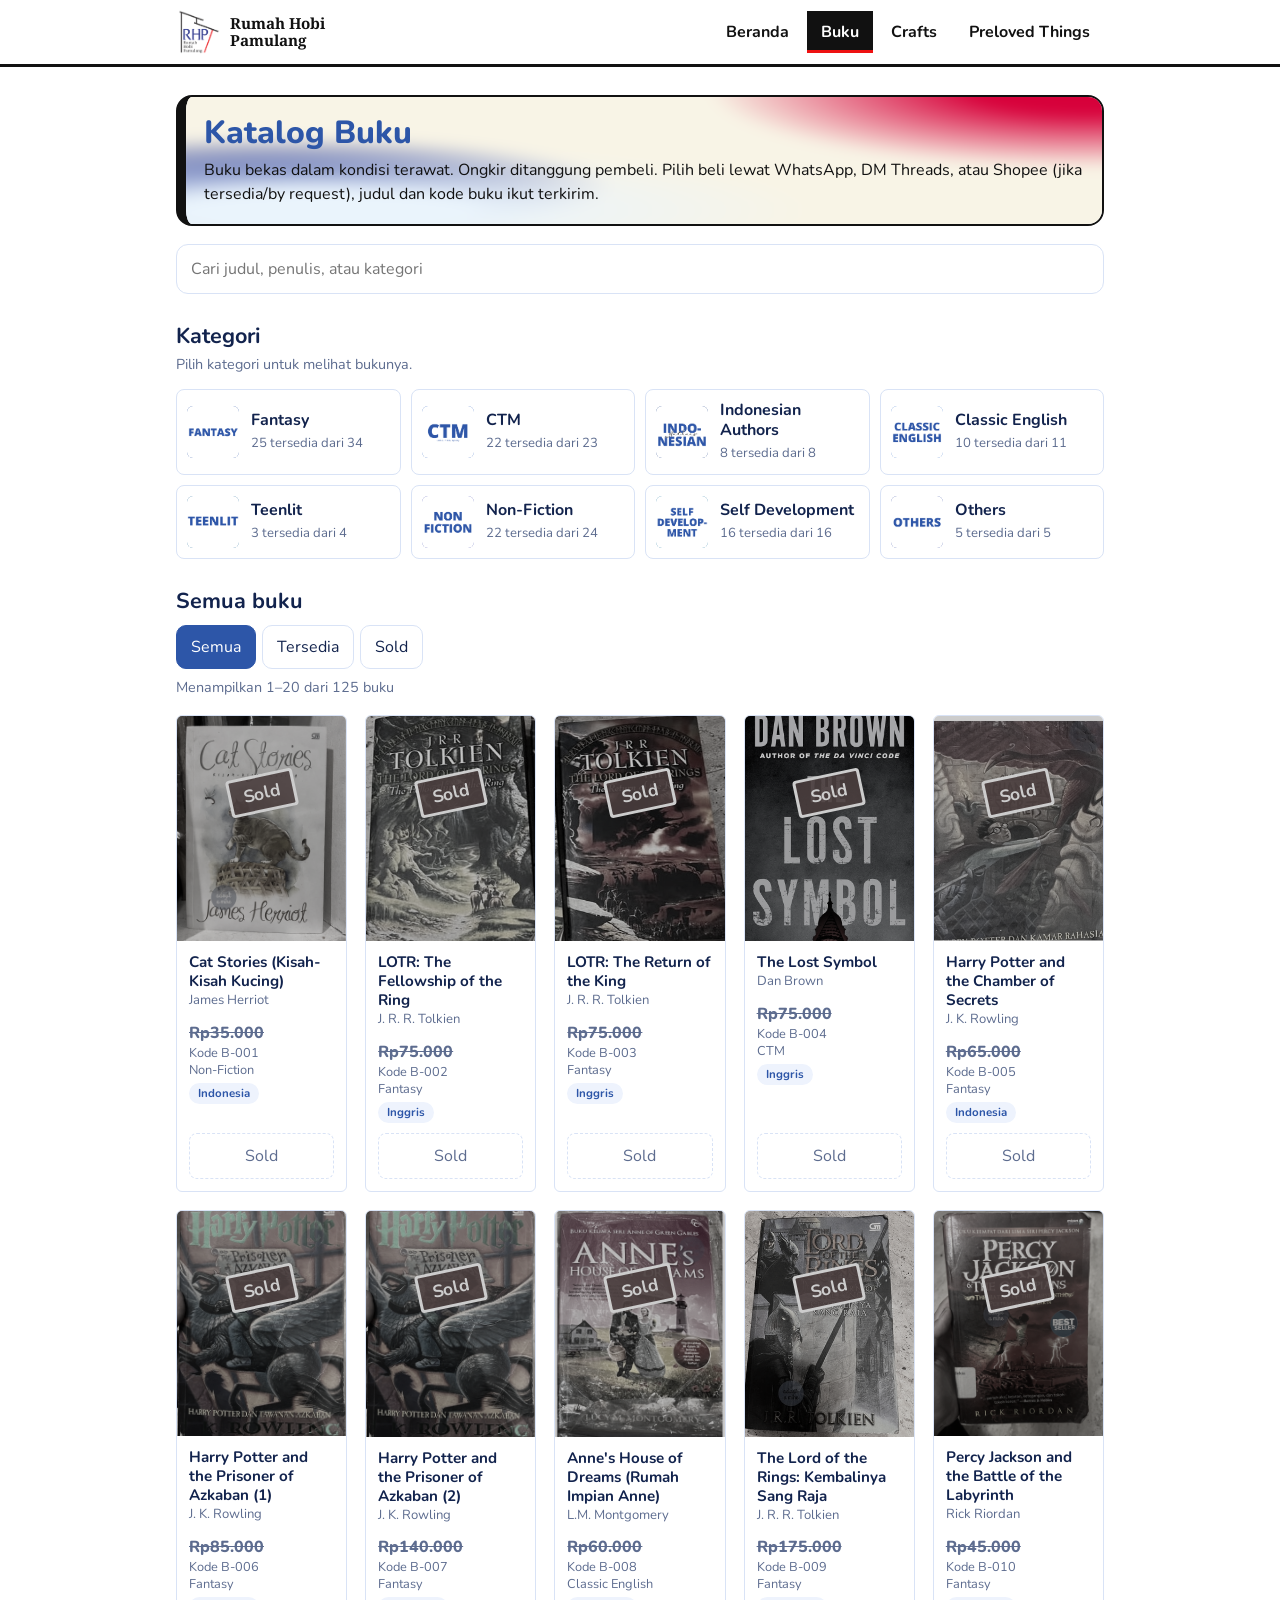
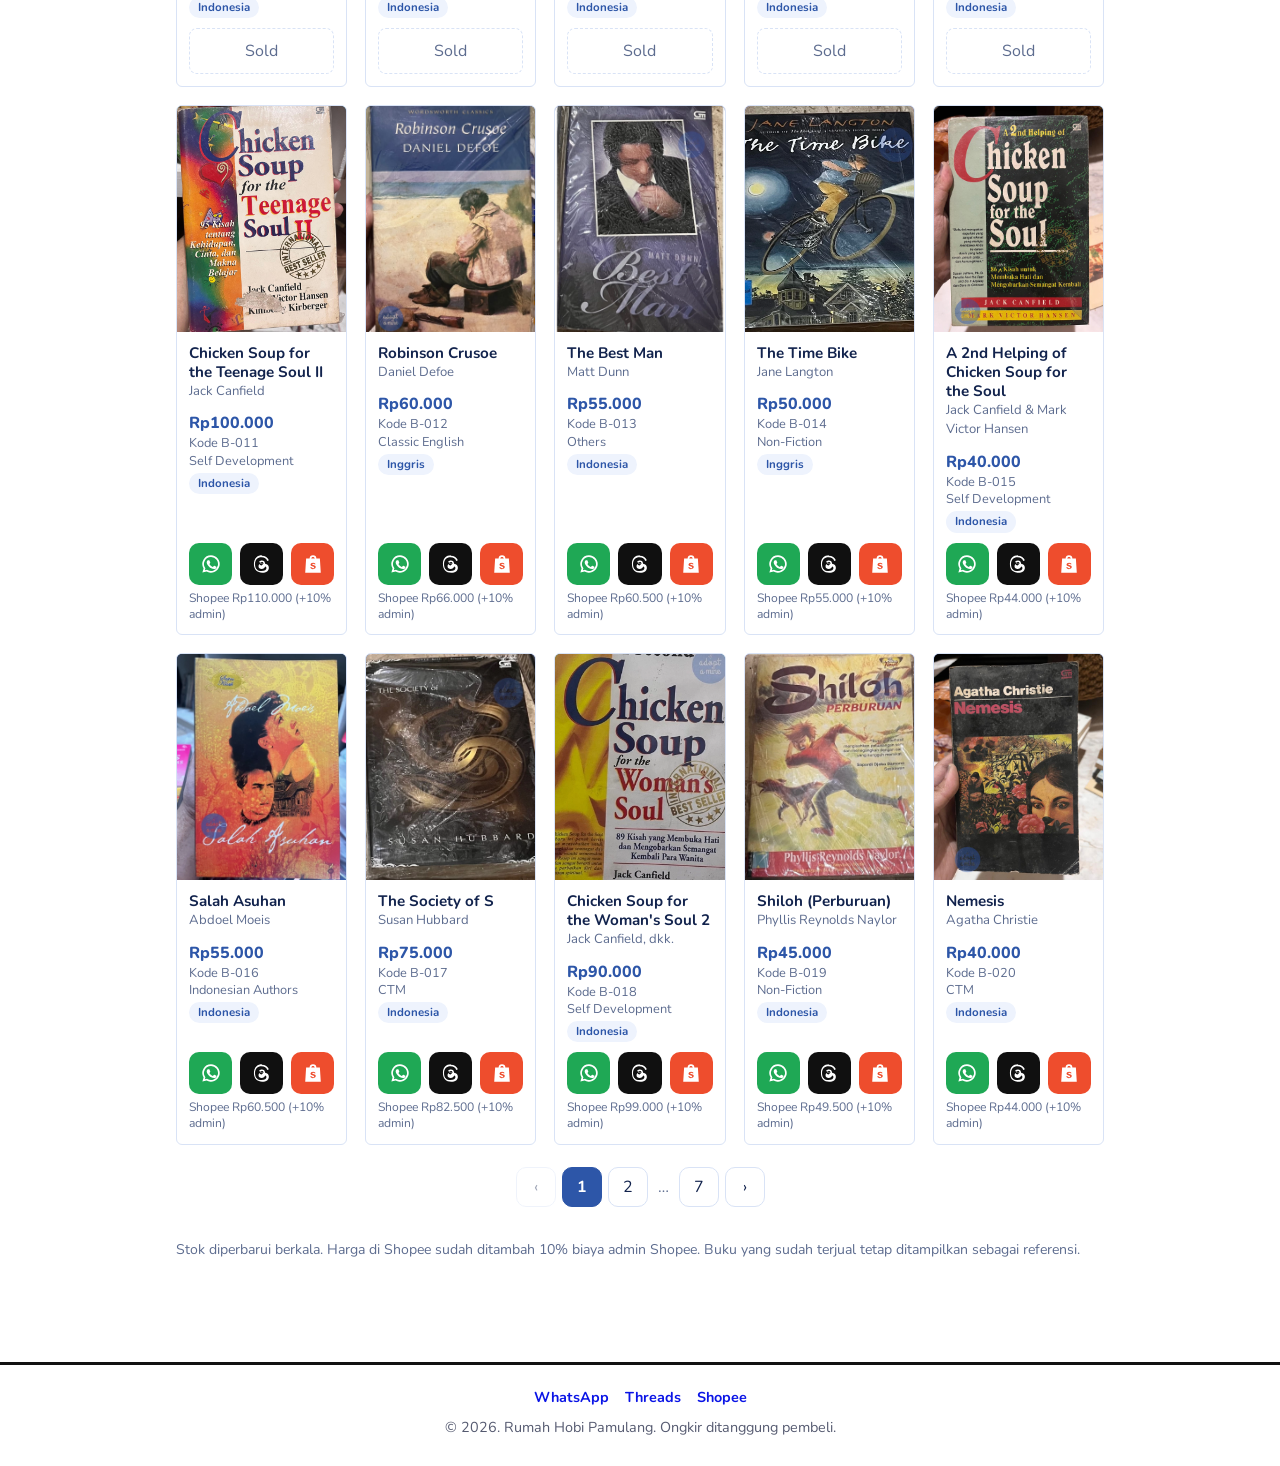
==== commit 50e2039f: "Update index.html" ====
--- a/buku/index.html
+++ b/buku/index.html
@@ -253,7 +253,7 @@
   ["B-071","My Perfect Sunset","Kyria",35000,"ready","Others","Indonesia","https://shopee.co.id/-PRELOVED-Buku-My-Perfect-Sunset-Kyria-Bahasa-Indonesia)-i.24761013.40835071665"],
   ["B-072","King & Maxwell","David Baldacci",75000,"ready","CTM","Inggris","https://shopee.co.id/-PRELOVED-King-Maxwell-David-Baldacci-English)-i.24761013.40834739299"],
   ["B-073","The Adventures of Tom Sawyer & Huckleberry Finn","Mark Twain",60000,"ready","Classic English","Inggris","https://shopee.co.id/-PRELOVED-The-Adventures-of-Tom-Sawyer-Huckleberry-Finn-Mark-Twain-English)-i.24761013.29845953670"],
-  ["B-074","Bundling Trilogy Hunger Games","Suzanne Collins",160000,"ready","Fantasy","Indonesia"],
+  ["B-074","Bundling Trilogy Hunger Games","Suzanne Collins",160000,"sold","Fantasy","Indonesia"],
   ["B-075","Bundling Twilight Series","Stephenie Meyer",150000,"ready","Fantasy","Indonesia"],
   ["B-076","Harry Potter and The Order of Phoenix","J. K. Rowling",280000,"ready","Fantasy","Indonesia"],
   ["B-077","Harry Potter and The Deathly Hallows (Scholastic)","J. K. Rowling",200000,"ready","Fantasy","Inggris"],
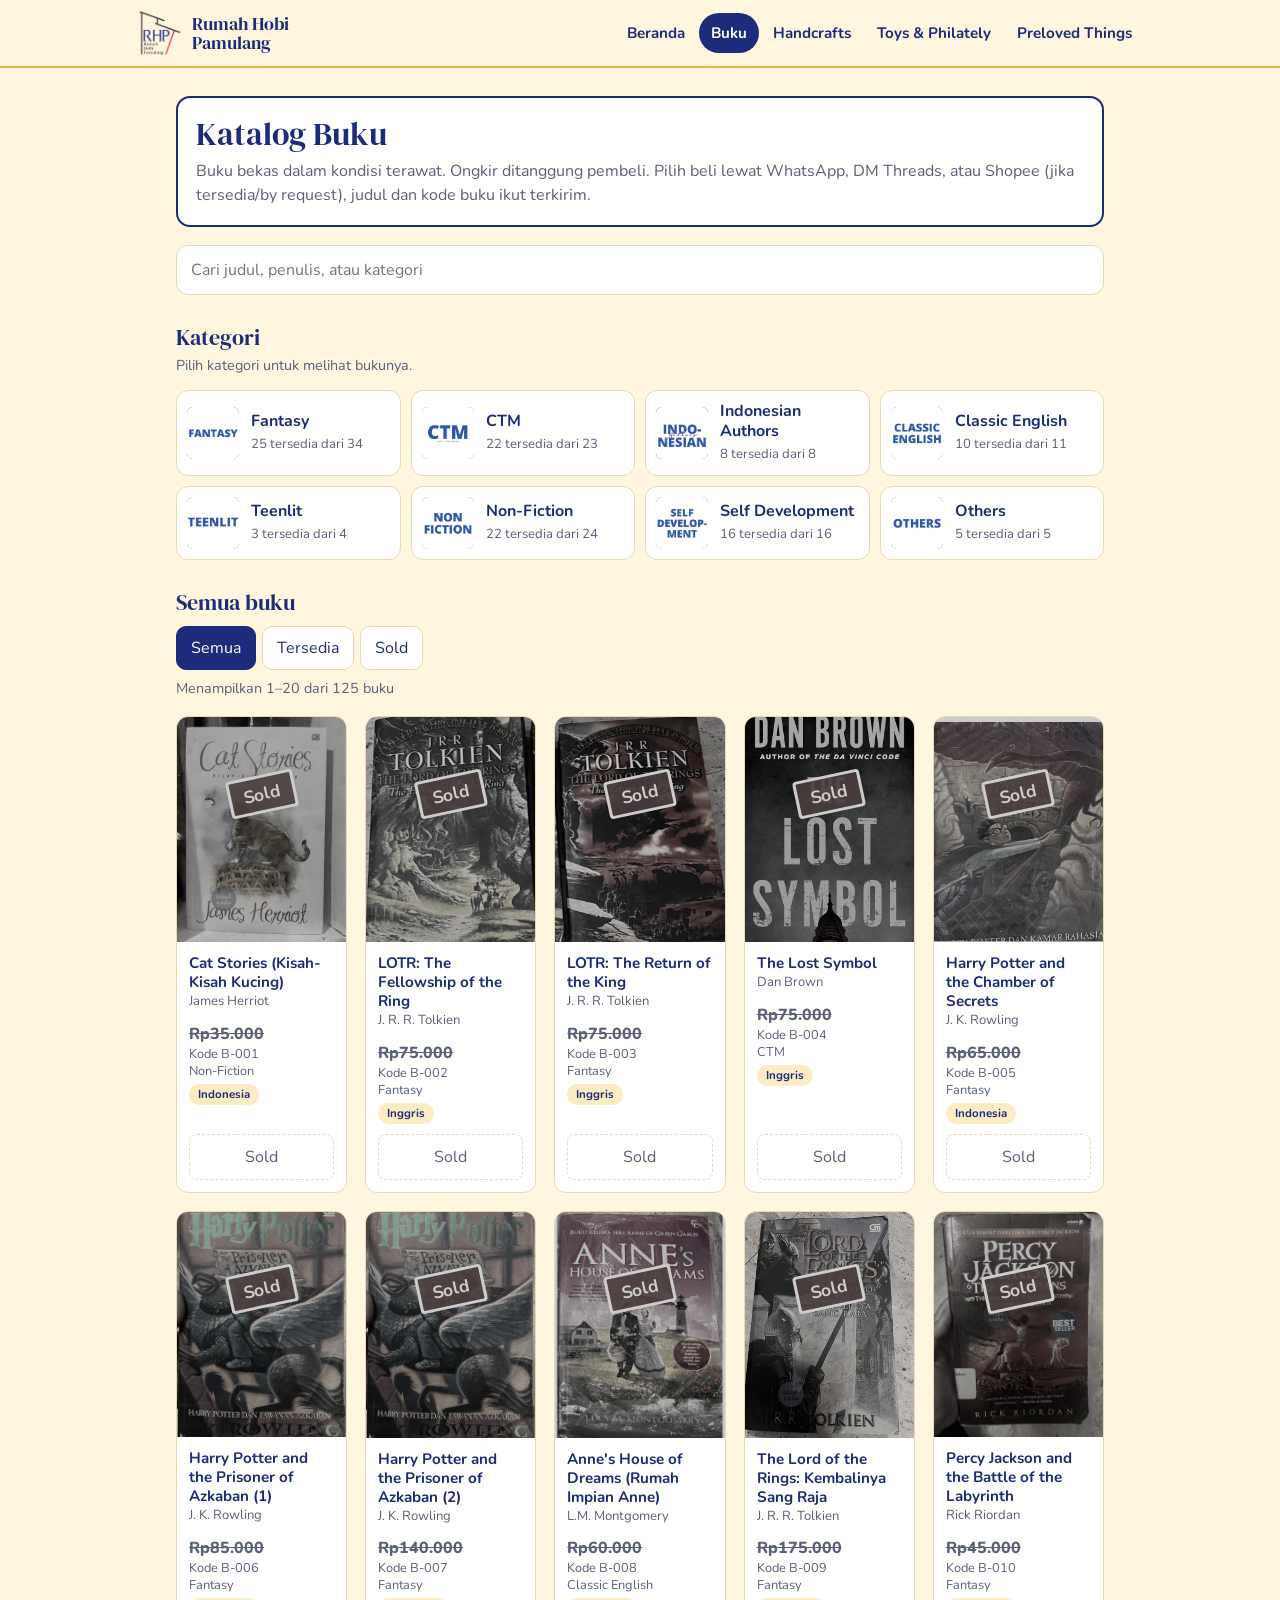
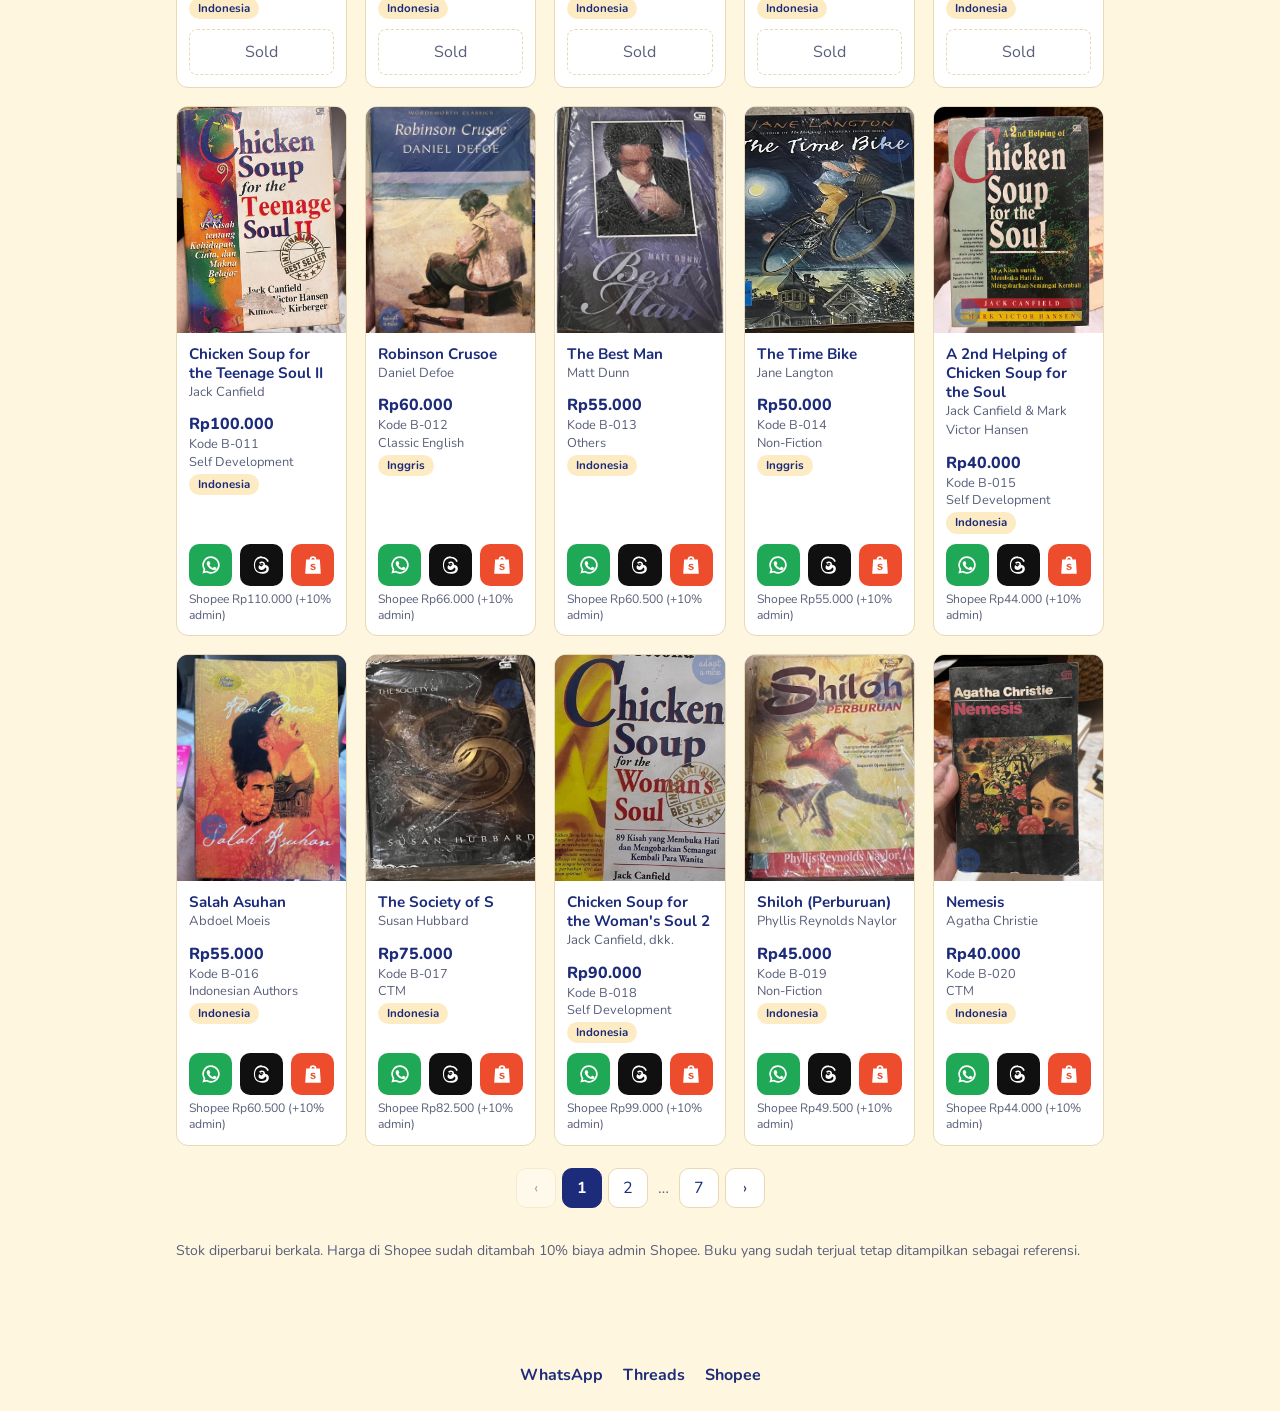
==== commit f858a170: "Update index.html" ====
--- a/buku/index.html
+++ b/buku/index.html
@@ -8,7 +8,6 @@
 <link rel="preconnect" href="https://fonts.googleapis.com">
 <link rel="preconnect" href="https://fonts.gstatic.com" crossorigin>
 <link href="https://fonts.googleapis.com/css2?family=Nunito:wght@400;600;700;800&display=swap" rel="stylesheet">
-<link rel="stylesheet" href="/site.css">
 <style>
 :root{--bg:#fff;--tint:#eef3fd;--card:#fff;--ink:#12234d;--mute:#5d6c8f;--line:#d9e3f6;--acc:#2d56a8;--accink:#fff;--thbg:#101010;--font:"Nunito","Segoe UI",system-ui,-apple-system,Roboto,sans-serif;color-scheme:light;box-sizing:border-box;padding-top:env(safe-area-inset-top,0px);padding-bottom:env(safe-area-inset-bottom,0px)}
 html{scroll-padding-top:env(safe-area-inset-top,0px)}
@@ -101,6 +100,7 @@
 @media (max-width:640px){.mbox{grid-template-columns:1fr}.mslide{aspect-ratio:auto;height:55vh;height:55svh;max-height:480px}}
 .copylink{align-self:flex-start;padding:8px 14px;border:1px dashed var(--acc);border-radius:10px;background:transparent;color:var(--acc);font:inherit;font-weight:700;cursor:pointer}
 </style>
+<link rel="stylesheet" href="/site.css">
 </head>
 <body>
 <script src="/site.js"></script>
--- a/site.css
+++ b/site.css
@@ -1,49 +1,76 @@
-@import url("https://fonts.googleapis.com/css2?family=Nunito:wght@400;600;700;800&family=Noto+Serif:wght@700;800&display=swap");
-:root{--sh-ink:#111;--sh-acc:#0a14e6;--sh-red:#ee1111;--sh-tint:#eef0ff;--sh-line:#d6d9f2;--sh-mute:#555a70;--sh-font:"Nunito","Segoe UI",system-ui,-apple-system,Roboto,sans-serif;--sh-serif:"Noto Serif",Georgia,"Times New Roman",serif;--ink:#111;--acc:#0a14e6;--tint:#eef0ff;--line:#d6d9f2;--mute:#555a70}
-h1,h2,.minfo h3{font-family:var(--sh-serif)}
+@import url("https://fonts.googleapis.com/css2?family=DM+Serif+Display&family=Nunito:wght@400;600;700;800&display=swap");
+:root{--sh-navy:#1c2b7a;--sh-red:#e0483f;--sh-cream:#fff6df;--sh-gold:#f0b24a;--sh-mute:#5a5f7a;--sh-font:"Nunito","Segoe UI",system-ui,-apple-system,Roboto,sans-serif;--sh-serif:"DM Serif Display",Georgia,"Times New Roman",serif;--bg:#fff6df;--card:#fff;--ink:#1c2b7a;--acc:#1c2b7a;--tint:#fdebc4;--line:#e8d9b5;--mute:#5a5f7a}
+h1,h2,.minfo h3{font-family:var(--sh-serif);font-weight:400}
 .sh-head,.sh-foot,.sh-main{font-family:var(--sh-font)}
-.sh-head{position:sticky;top:0;z-index:40;background:#fff;border-bottom:3px solid var(--sh-ink)}
-.sh-in{max-width:960px;margin:0 auto;padding:10px 16px;display:flex;align-items:center;gap:14px}
-.sh-brand{display:flex;align-items:center;gap:10px;color:var(--sh-ink);text-decoration:none;font:700 .95rem/1.15 var(--sh-serif)}
-.sh-brand img{width:44px;height:44px;display:block}
-.sh-nav{margin-left:auto;display:flex;gap:4px}
-.sh-nav a{padding:9px 14px;color:var(--sh-ink);text-decoration:none;font-weight:700}
-.sh-nav a:hover{background:var(--sh-tint)}
-.sh-nav a[aria-current=page]{background:var(--sh-ink);color:#fff;box-shadow:inset 0 -3px 0 var(--sh-red)}
-.sh-burger{display:none;margin-left:auto;width:42px;height:42px;border:2px solid var(--sh-ink);background:#fff;font-size:1.3rem;color:var(--sh-ink);cursor:pointer}
-.sh-head a:focus-visible,.sh-burger:focus-visible,.sh-foot a:focus-visible,.sh-card:focus-visible,.sh-wa:focus-visible{outline:2px solid var(--sh-acc);outline-offset:2px}
-@media(max-width:640px){.sh-burger{display:block}.sh-nav{display:none;position:absolute;left:0;right:0;top:100%;background:#fff;border-bottom:3px solid var(--sh-ink);flex-direction:column;padding:8px 16px 12px}.sh-nav.on{display:flex}}
-.sh-foot{border-top:3px solid var(--sh-ink);margin-top:40px;padding:22px 16px calc(28px + env(safe-area-inset-bottom,0px));text-align:center;color:var(--sh-mute);font-size:.9rem}
-.sh-foot a{color:var(--sh-acc);font-weight:700;text-decoration:none;margin:0 8px}
-.sh-foot p{margin:8px 0 0}
-body.sh-page{margin:0;color:var(--sh-ink);background:#fff;font:16px/1.5 var(--sh-font)}
-.sh-main{max-width:960px;margin:0 auto;padding:28px 16px 8px}
-.sh-main h1{font:800 clamp(1.6rem,5.5vw,2.4rem)/1.15 var(--sh-serif);margin:0 0 8px;color:var(--sh-acc)}
+.sh-head{position:sticky;top:0;z-index:40;background:var(--sh-cream);border-bottom:2px solid var(--sh-gold)}
+.sh-in{max-width:1040px;margin:0 auto;padding:10px 16px;display:flex;align-items:center;gap:14px}
+.sh-brand{display:flex;align-items:center;gap:10px;color:var(--sh-navy);text-decoration:none;font:400 1.15rem/1.05 var(--sh-serif)}
+.sh-brand img{width:46px;height:46px;border-radius:6px;display:block}
+.sh-nav{margin-left:auto;display:flex;gap:2px}
+.sh-nav a{padding:9px 12px;border-radius:999px;color:var(--sh-navy);text-decoration:none;font-weight:700;font-size:.95rem}
+.sh-nav a:hover{background:#fdebc4}
+.sh-nav a[aria-current=page]{background:var(--sh-navy);color:#fff}
+.sh-burger{display:none;margin-left:auto;width:42px;height:42px;border:2px solid var(--sh-navy);border-radius:10px;background:#fff;font-size:1.3rem;color:var(--sh-navy);cursor:pointer}
+.sh-head a:focus-visible,.sh-burger:focus-visible,.sh-foot a:focus-visible,.sh-card:focus-visible,.sh-wa:focus-visible{outline:2px solid var(--sh-red);outline-offset:2px}
+@media(max-width:760px){.sh-burger{display:block}.sh-nav{display:none;position:absolute;left:0;right:0;top:100%;background:var(--sh-cream);border-bottom:2px solid var(--sh-gold);flex-direction:column;padding:8px 16px 12px}.sh-nav.on{display:flex}}
+body.sh-page{margin:0;color:var(--sh-navy);background:var(--sh-cream);font:16px/1.5 var(--sh-font)}
+.sh-main{max-width:1040px;margin:0 auto;padding:32px 16px 8px}
+.sh-main h1{font:400 clamp(2rem,7vw,3.4rem)/1.05 var(--sh-serif);margin:0 0 10px;color:var(--sh-navy)}
 .sh-main p{color:var(--sh-mute);margin:0 0 18px;max-width:60ch}
-.sh-hero,.hero{display:flex;align-items:center;gap:24px;background:#fff;border:2px solid var(--sh-ink);border-left-width:10px;border-radius:0;padding:24px;margin-bottom:24px}
+.sh-main .sh-tag{color:var(--sh-red);font-weight:600;letter-spacing:.18em;font-size:.95rem;margin:0}
+.sh-hero{display:flex;align-items:center;gap:28px;margin-bottom:26px}
 .sh-hero img{width:120px;height:120px;flex:none}
-.sh-hero p{margin:0}
-.sh-cards{display:grid;grid-template-columns:repeat(auto-fit,minmax(240px,1fr));gap:16px}
-.sh-card{display:block;padding:20px;border:2px solid var(--sh-ink);color:var(--sh-ink);text-decoration:none;background:#fff;transition:box-shadow .15s,transform .15s}
-.sh-card:hover{box-shadow:6px 6px 0 var(--sh-acc);transform:translate(-2px,-2px)}
-.sh-card b{display:block;font:800 1.3rem/1.2 var(--sh-serif);color:var(--sh-acc);margin-bottom:6px}
-.sh-card span{color:var(--sh-mute)}
+.sh-cards{display:grid;grid-template-columns:repeat(auto-fit,minmax(200px,1fr));gap:16px}
+.sh-card{display:flex;flex-direction:column;align-items:center;gap:12px;padding:14px 14px 18px;border:2px solid var(--sh-navy);border-radius:12px;background:#fff;color:var(--sh-navy);text-decoration:none;box-shadow:0 2px 0 rgba(28,43,122,.15);transition:transform .15s,box-shadow .15s}
+.sh-card:hover{transform:translateY(-3px);box-shadow:0 8px 0 rgba(28,43,122,.15)}
+.sh-pic{position:relative;width:100%;aspect-ratio:4/3;display:grid;place-items:center;font-size:3rem;background:var(--sh-cream);border-radius:8px;overflow:hidden}
+.sh-pic img{position:absolute;inset:0;width:100%;height:100%;object-fit:contain;background:#fff}
+.sh-card b{font:800 .95rem/1.2 var(--sh-font);letter-spacing:.04em;text-transform:uppercase;text-align:center}
 .sh-grid{display:grid;grid-template-columns:repeat(auto-fill,minmax(180px,1fr));gap:16px}
-.sh-item{border:2px solid var(--sh-ink);background:#fff}
-.sh-item img{display:block;width:100%;aspect-ratio:1/1;object-fit:cover;background:var(--sh-tint)}
+.sh-item{border:2px solid var(--line);border-radius:12px;overflow:hidden;background:#fff}
+.sh-item img{display:block;width:100%;aspect-ratio:1/1;object-fit:cover;background:var(--sh-cream)}
 .sh-ib{padding:12px;display:flex;flex-direction:column;gap:6px}
-.sh-pr{font-weight:800;color:var(--sh-acc)}
+.sh-pr{font-weight:800;color:var(--sh-navy)}
 .sh-ib small{color:var(--sh-mute)}
-.sh-wa{display:block;text-align:center;padding:10px;background:#1fa855;color:#fff;text-decoration:none;font-weight:700}
-.sh-sold{display:block;text-align:center;padding:10px;border:1px dashed var(--sh-mute);color:var(--sh-mute)}
+.sh-wa{display:block;text-align:center;padding:10px;border-radius:10px;background:#1fa855;color:#fff;text-decoration:none;font-weight:700}
+.sh-sold{display:block;text-align:center;padding:10px;border:1px dashed var(--sh-mute);border-radius:10px;color:var(--sh-mute)}
 .sh-item.sold img{filter:grayscale(.85) brightness(.85)}
-.sh-empty{padding:40px 16px;text-align:center;color:var(--sh-mute);border:2px dashed var(--sh-line)}
-.book,.cat{border-color:var(--ink);border-radius:0}
-.chip,.pg,input[type=search],.act,.copylink,.done{border-radius:0}
-.mbox{border-radius:0}
-@media(max-width:520px){.sh-hero,.hero{flex-direction:column;align-items:flex-start}}
+.sh-empty{padding:40px 16px;text-align:center;color:var(--sh-mute);border:2px dashed var(--line);border-radius:12px}
+.sh-foot{max-width:1040px;margin:40px auto 0;padding:0 16px calc(24px + env(safe-area-inset-bottom,0px))}
+.sh-bar{background:var(--sh-navy);color:#fff;border-radius:10px;padding:14px 16px;text-align:center;font-weight:700;letter-spacing:.06em}
+.sh-links{margin-top:12px;text-align:center}
+.sh-foot a{color:var(--sh-navy);font-weight:700;text-decoration:none;margin:0 10px}
+.hero{background:#fff;border:2px solid var(--sh-navy);border-radius:14px}
+.book,.cat{border-color:var(--line);border-radius:12px}
+@media(max-width:520px){.sh-hero{flex-direction:column;align-items:flex-start}}
 @media(prefers-reduced-motion:reduce){.sh-card{transition:none}.sh-card:hover{transform:none}}
-.gradient-untitled{position:relative;overflow:hidden}
-.gradient-untitled::before{content:'';position:absolute;inset:-14px;background:radial-gradient(72% 58% at 16.0% 82.0%,#EAF4FC 0%,#EAF4FC 22%,#EAF4FC00 72%),radial-gradient(56% 72% at 97.0% 3.0%,#D7003A 0%,#D7003A 22%,#D7003A00 72%),radial-gradient(78% 62% at 88.0% 84.0%,#F8F4E6 0%,#F8F4E6 22%,#F8F4E600 72%),radial-gradient(50% 44% at 10.8% 66.7%,#10248A 0%,#10248A 22%,#10248A00 72%),radial-gradient(130% 120% at 30% 20%,#F8F4E6,#F8F4E6);filter:blur(7px)}
-.gradient-untitled>*{position:relative;z-index:1}
-.gradient-untitled p{color:var(--sh-ink)}
+.sh-banner{position:relative;display:grid;place-items:center;aspect-ratio:3/1;min-height:150px;margin-bottom:28px;border-radius:14px;overflow:hidden;background:var(--sh-navy);color:#fff;text-align:center}
+.sh-banner .sh-bt{padding:16px}
+.sh-banner h1{color:#fff;margin:0 0 6px}
+.sh-banner p{color:#e9ecff;margin:0 auto}
+.sh-banner img{position:absolute;inset:0;width:100%;height:100%;object-fit:cover}
+.sh-title{display:flex;align-items:center;justify-content:center;gap:12px;margin:8px 0 20px;font:800 1rem/1 var(--sh-font);letter-spacing:.12em;text-transform:uppercase;color:var(--sh-navy)}
+.sh-title::before,.sh-title::after{content:"";width:8px;height:8px;border-radius:50%;background:var(--sh-gold)}
+body.sh-preloved .sh-item{border:0;background:#fff;box-shadow:0 1px 0 var(--line);transition:transform .15s,box-shadow .15s}
+body.sh-preloved .sh-item:hover{transform:translateY(-3px);box-shadow:0 8px 18px rgba(28,43,122,.12)}
+body.sh-preloved .sh-item img{aspect-ratio:3/4}
+body.sh-preloved .sh-ib{text-align:center;align-items:center}
+body.sh-preloved .sh-ib b{font-size:.8rem;letter-spacing:.08em;text-transform:uppercase}
+body.sh-preloved .sh-wa{background:#fff;color:var(--sh-navy);border:1.5px solid var(--sh-gold);width:100%}
+body.sh-preloved .sh-wa:hover{background:var(--sh-gold)}
+@media(prefers-reduced-motion:reduce){body.sh-preloved .sh-item{transition:none}body.sh-preloved .sh-item:hover{transform:none}}
+.sh-banner{position:relative;display:grid;place-items:center;aspect-ratio:3/1;min-height:150px;margin-bottom:28px;border-radius:14px;overflow:hidden;background:var(--sh-navy);color:#fff;text-align:center}
+.sh-banner .sh-bt{padding:16px}
+.sh-banner h1{color:#fff;margin:0 0 6px}
+.sh-banner p{color:#e9ecff;margin:0 auto}
+.sh-banner img{position:absolute;inset:0;width:100%;height:100%;object-fit:cover}
+.sh-title{display:flex;align-items:center;justify-content:center;gap:12px;margin:8px 0 20px;font:800 1rem/1 var(--sh-font);letter-spacing:.12em;text-transform:uppercase;color:var(--sh-navy)}
+.sh-title::before,.sh-title::after{content:"";width:8px;height:8px;border-radius:50%;background:var(--sh-gold)}
+body.sh-crafts .sh-item{border:0;background:#fff;box-shadow:0 1px 0 var(--line);transition:transform .15s,box-shadow .15s}
+body.sh-crafts .sh-item:hover{transform:translateY(-3px);box-shadow:0 8px 18px rgba(28,43,122,.12)}
+body.sh-crafts .sh-item img{aspect-ratio:3/4}
+body.sh-crafts .sh-ib{text-align:center;align-items:center}
+body.sh-crafts .sh-ib b{font-size:.8rem;letter-spacing:.08em;text-transform:uppercase}
+body.sh-crafts .sh-wa{background:#fff;color:var(--sh-navy);border:1.5px solid var(--sh-gold);width:100%}
+body.sh-crafts .sh-wa:hover{background:var(--sh-gold)}
+@media(prefers-reduced-motion:reduce){body.sh-crafts .sh-item{transition:none}body.sh-crafts .sh-item:hover{transform:none}}
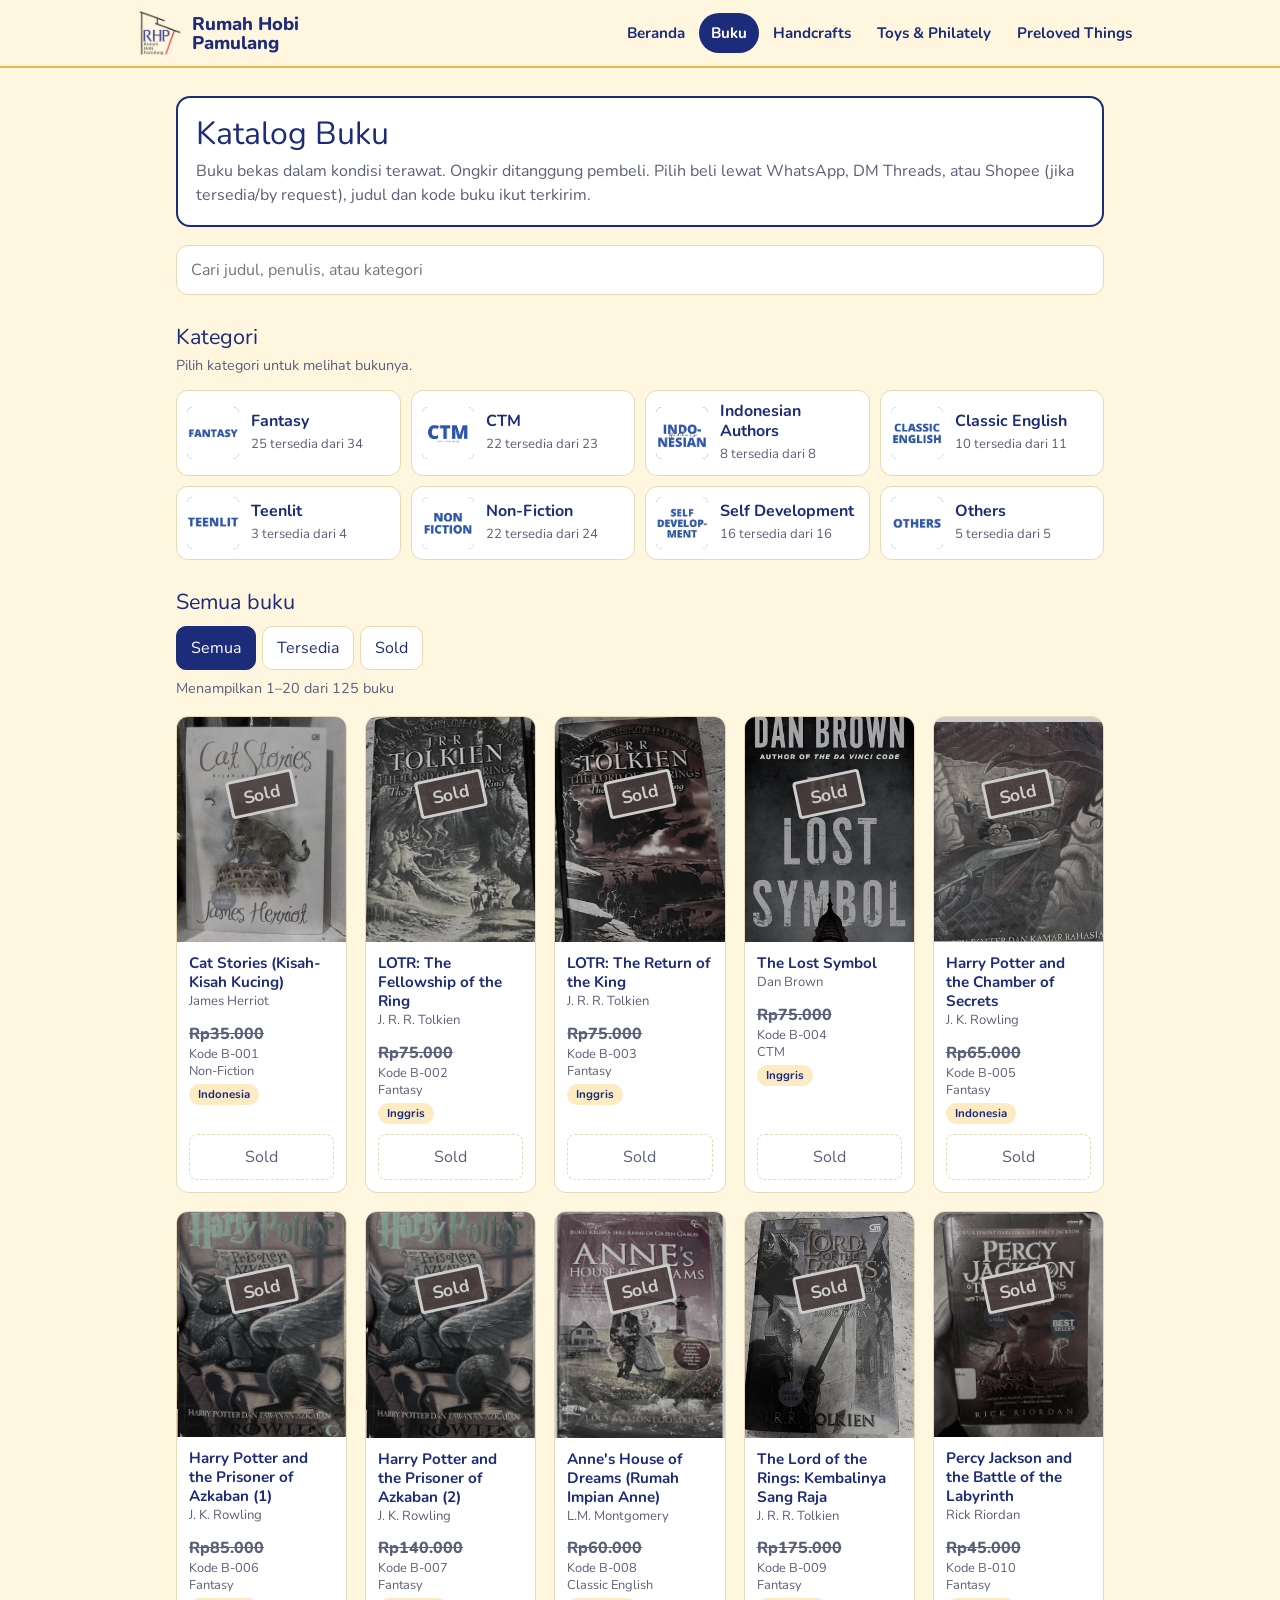
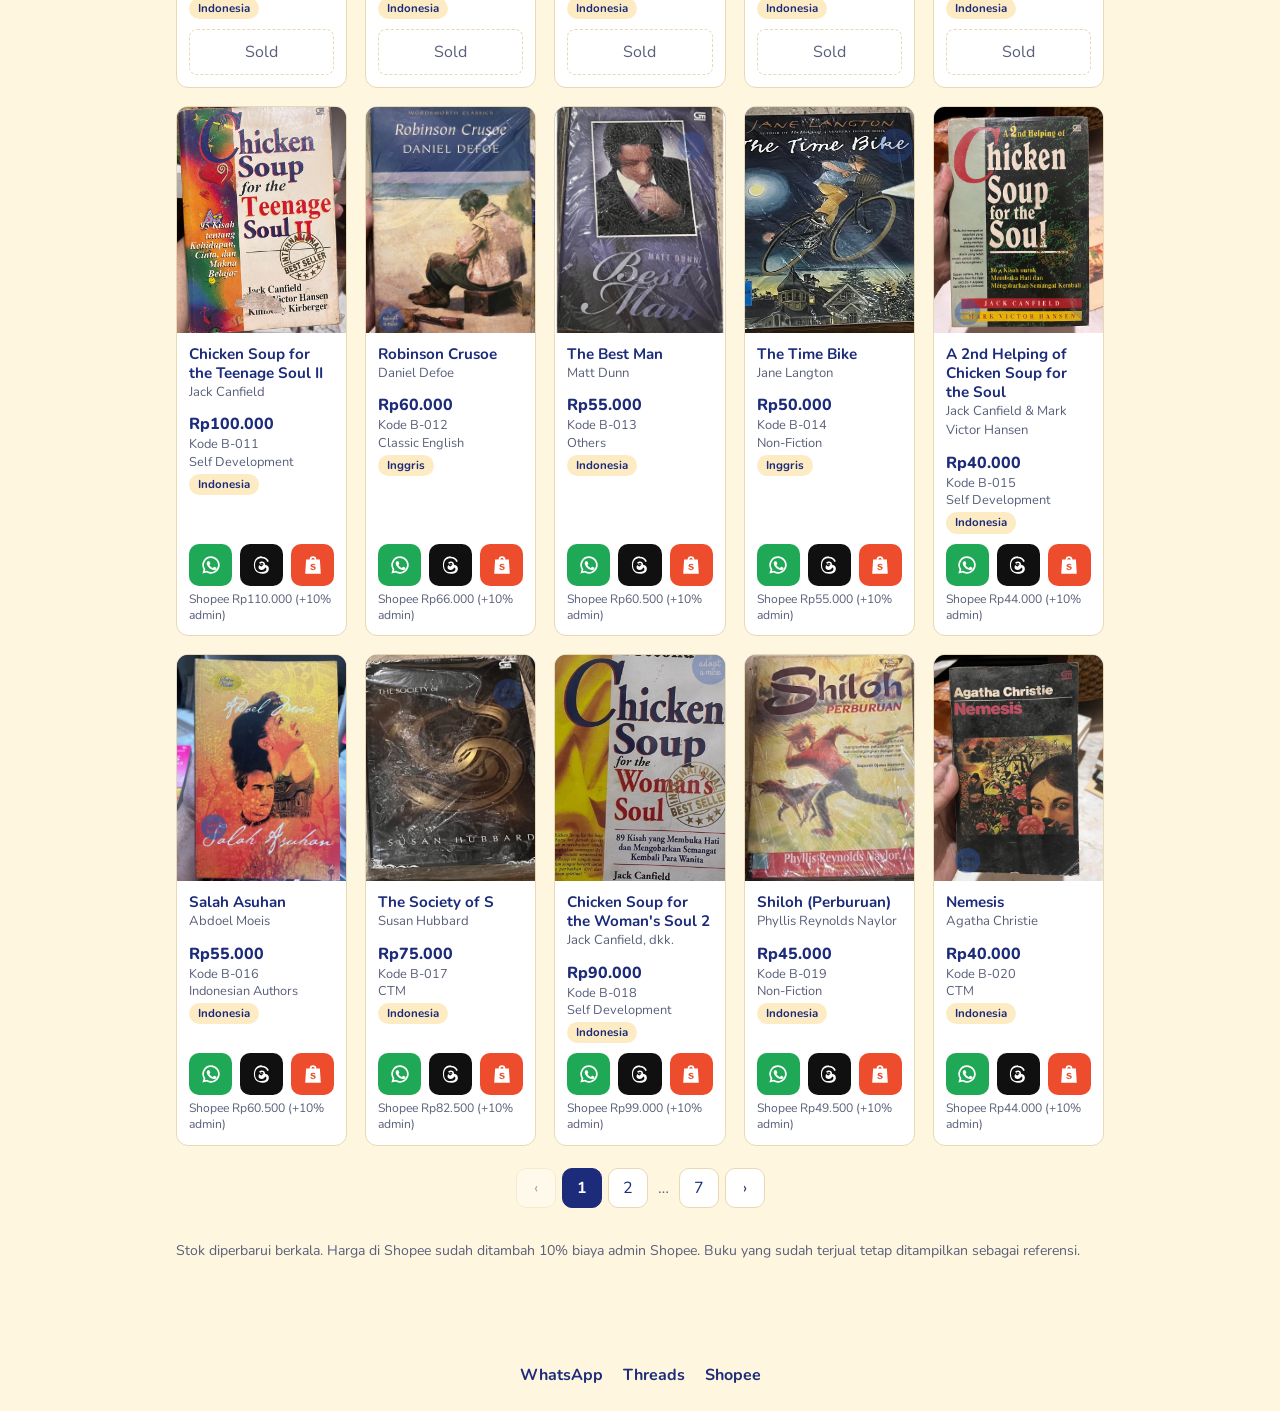
==== commit aec9d8a7: "Update index.html" ====
--- a/buku/index.html
+++ b/buku/index.html
@@ -9,7 +9,7 @@
 <link rel="preconnect" href="https://fonts.gstatic.com" crossorigin>
 <link href="https://fonts.googleapis.com/css2?family=Nunito:wght@400;600;700;800&display=swap" rel="stylesheet">
 <style>
-:root{--bg:#fff;--tint:#eef3fd;--card:#fff;--ink:#12234d;--mute:#5d6c8f;--line:#d9e3f6;--acc:#2d56a8;--accink:#fff;--thbg:#101010;--font:"Nunito","Segoe UI",system-ui,-apple-system,Roboto,sans-serif;color-scheme:light;box-sizing:border-box;padding-top:env(safe-area-inset-top,0px);padding-bottom:env(safe-area-inset-bottom,0px)}
+:root{--bg:#fff6df;--tint:#fdebc4;--card:#fff;--ink:#1c2b7a;--mute:#5a5f7a;--line:#e8d9b5;--acc:#1c2b7a;--accink:#fff;--thbg:#101010;--font:"Nunito","Segoe UI",system-ui,-apple-system,Roboto,sans-serif;color-scheme:light;box-sizing:border-box;padding-top:env(safe-area-inset-top,0px);padding-bottom:env(safe-area-inset-bottom,0px)}
 html{scroll-padding-top:env(safe-area-inset-top,0px)}
 *{box-sizing:border-box}
 body{margin:0;background:var(--bg);color:var(--ink);font:16px/1.5 var(--font)}
@@ -99,6 +99,8 @@
 #toast{z-index:60}
 @media (max-width:640px){.mbox{grid-template-columns:1fr}.mslide{aspect-ratio:auto;height:55vh;height:55svh;max-height:480px}}
 .copylink{align-self:flex-start;padding:8px 14px;border:1px dashed var(--acc);border-radius:10px;background:transparent;color:var(--acc);font:inherit;font-weight:700;cursor:pointer}
+.hero{background:#fff;border:2px solid #1c2b7a;border-radius:14px}
+.book,.cat{border-color:#e8d9b5;border-radius:12px}
 </style>
 <link rel="stylesheet" href="/site.css">
 </head>
--- a/site.css
+++ b/site.css
@@ -1,5 +1,5 @@
 @import url("https://fonts.googleapis.com/css2?family=DM+Serif+Display&family=Nunito:wght@400;600;700;800&display=swap");
-:root{--sh-navy:#1c2b7a;--sh-red:#e0483f;--sh-cream:#fff6df;--sh-gold:#f0b24a;--sh-mute:#5a5f7a;--sh-font:"Nunito","Segoe UI",system-ui,-apple-system,Roboto,sans-serif;--sh-serif:"DM Serif Display",Georgia,"Times New Roman",serif;--bg:#fff6df;--card:#fff;--ink:#1c2b7a;--acc:#1c2b7a;--tint:#fdebc4;--line:#e8d9b5;--mute:#5a5f7a}
+:root{--sh-navy:#1c2b7a;--sh-red:#e0483f;--sh-cream:#fff6df;--sh-gold:#f0b24a;--sh-mute:#5a5f7a;--sh-font:"Nunito","Segoe UI",system-ui,-apple-system,Roboto,sans-serif;--sh-serif:"Nunito","Segoe UI",system-ui,-apple-system,Roboto,sans-serif;--bg:#fff6df;--card:#fff;--ink:#1c2b7a;--acc:#1c2b7a;--tint:#fdebc4;--line:#e8d9b5;--mute:#5a5f7a}
 h1,h2,.minfo h3{font-family:var(--sh-serif);font-weight:400}
 .sh-head,.sh-foot,.sh-main{font-family:var(--sh-font)}
 .sh-head{position:sticky;top:0;z-index:40;background:var(--sh-cream);border-bottom:2px solid var(--sh-gold)}
@@ -74,3 +74,8 @@
 body.sh-crafts .sh-wa{background:#fff;color:var(--sh-navy);border:1.5px solid var(--sh-gold);width:100%}
 body.sh-crafts .sh-wa:hover{background:var(--sh-gold)}
 @media(prefers-reduced-motion:reduce){body.sh-crafts .sh-item{transition:none}body.sh-crafts .sh-item:hover{transform:none}}
+html:root{--bg:#fff6df;--card:#fff;--ink:#1c2b7a;--acc:#1c2b7a;--tint:#fdebc4;--line:#e8d9b5;--mute:#5a5f7a}
+body h1,body h2,body .minfo h3{font-family:var(--sh-serif);font-weight:400}
+body .hero{background:#fff;border:2px solid var(--sh-navy);border-radius:14px}
+body .book,body .cat{border-color:var(--line);border-radius:12px}
+h1,h2,.minfo h3,.sh-brand,.sh-main h1{font-weight:800}
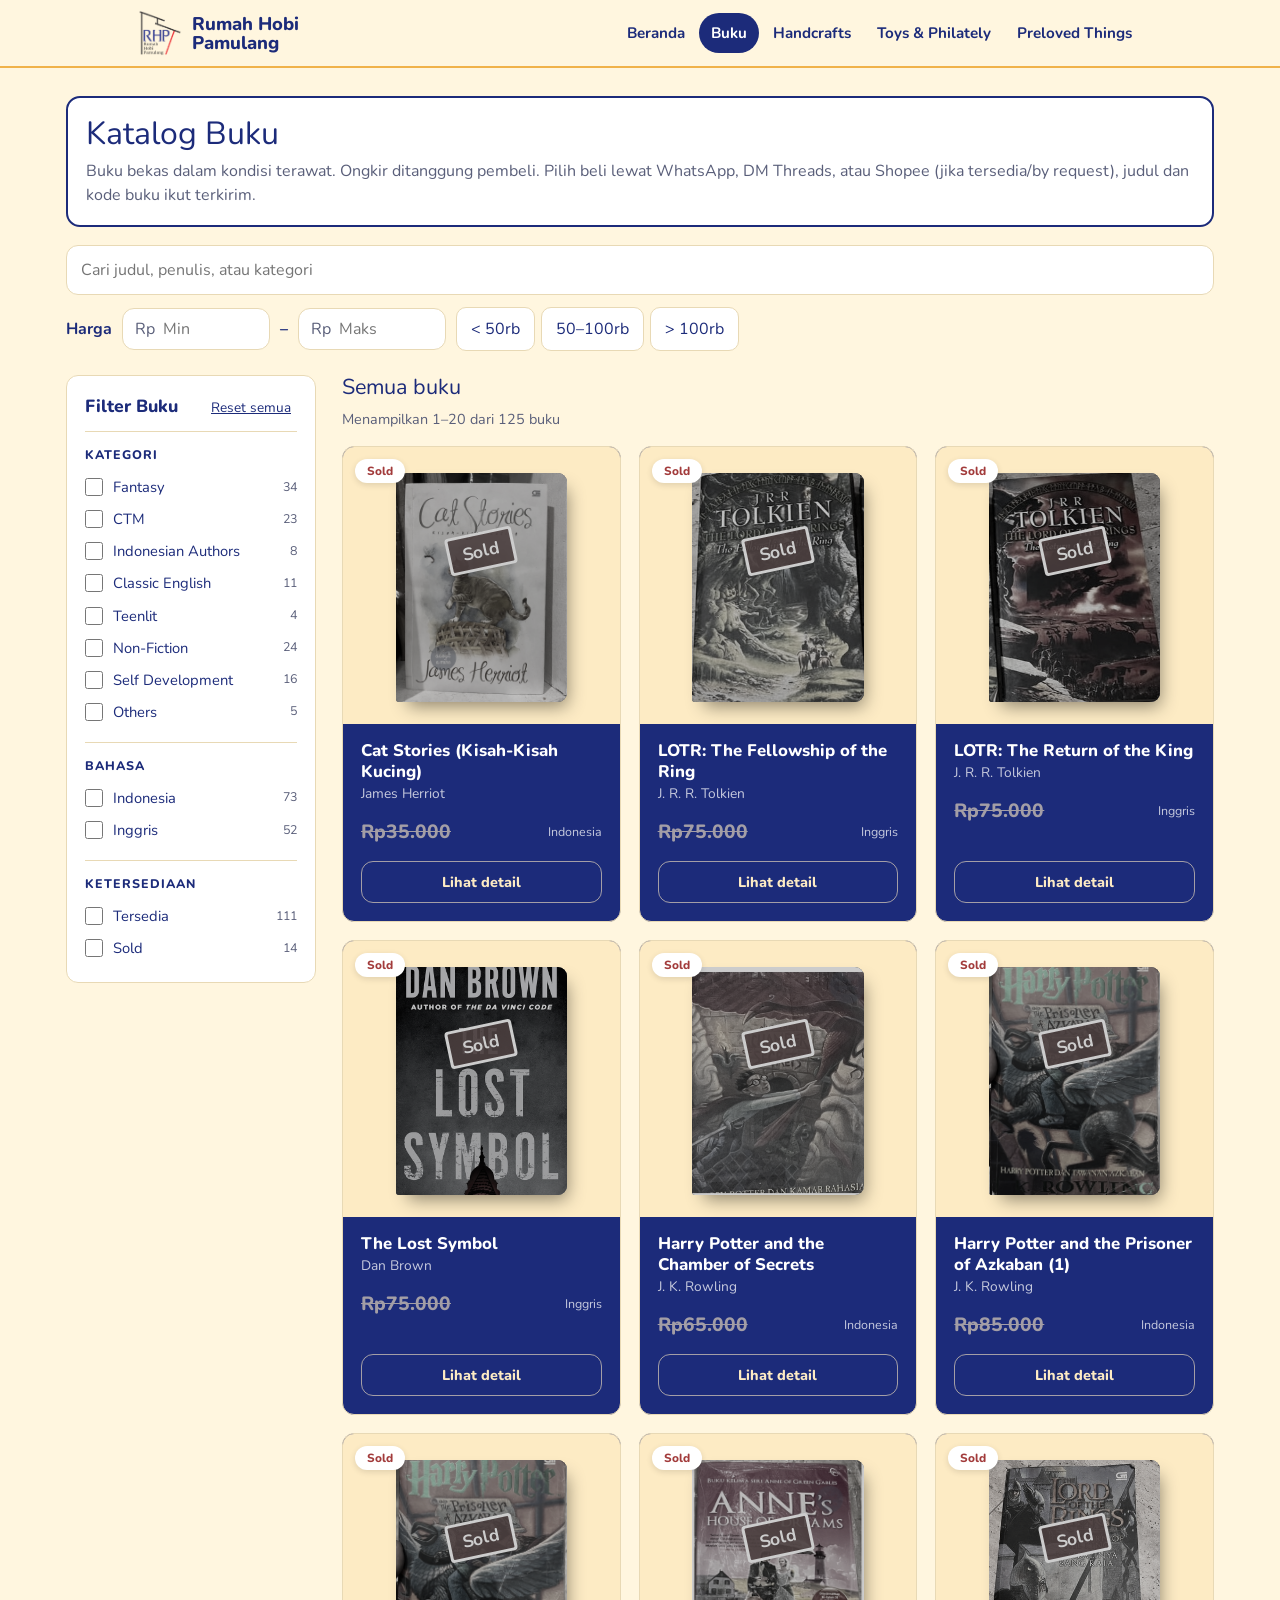
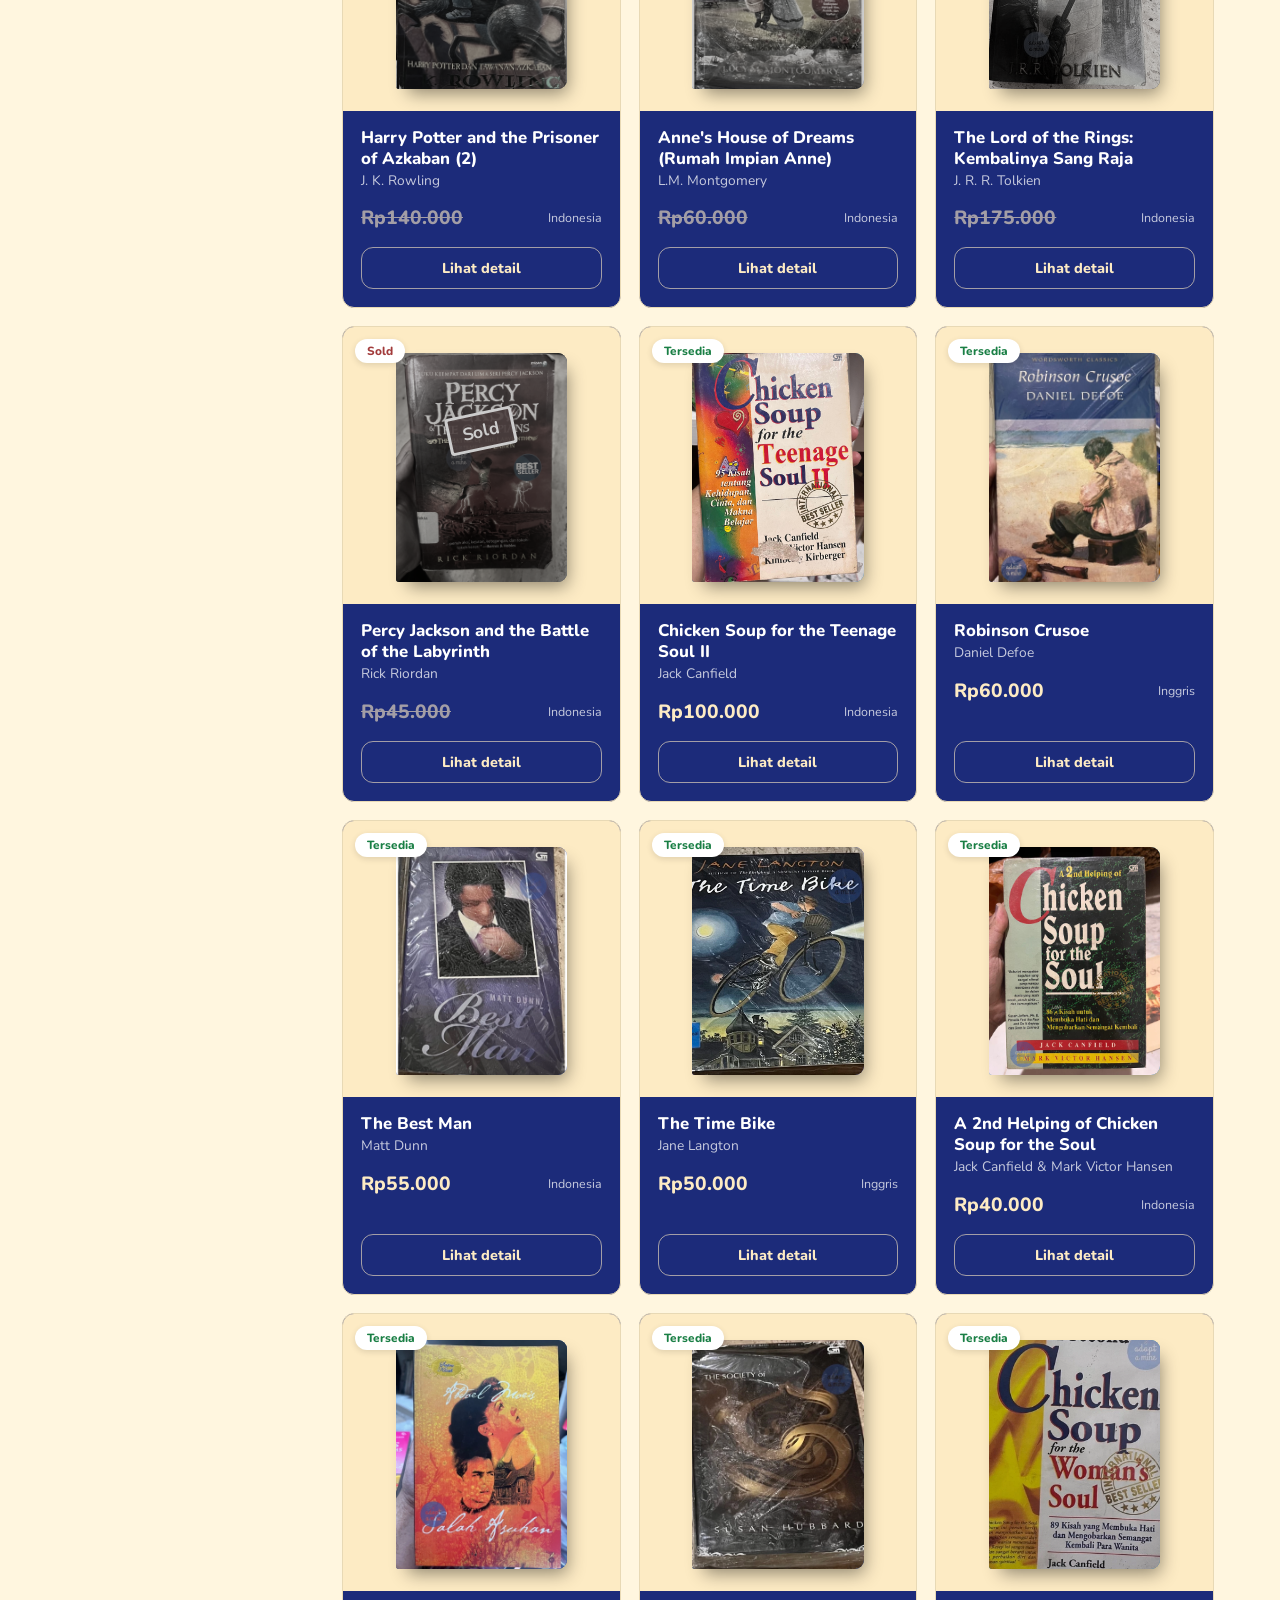
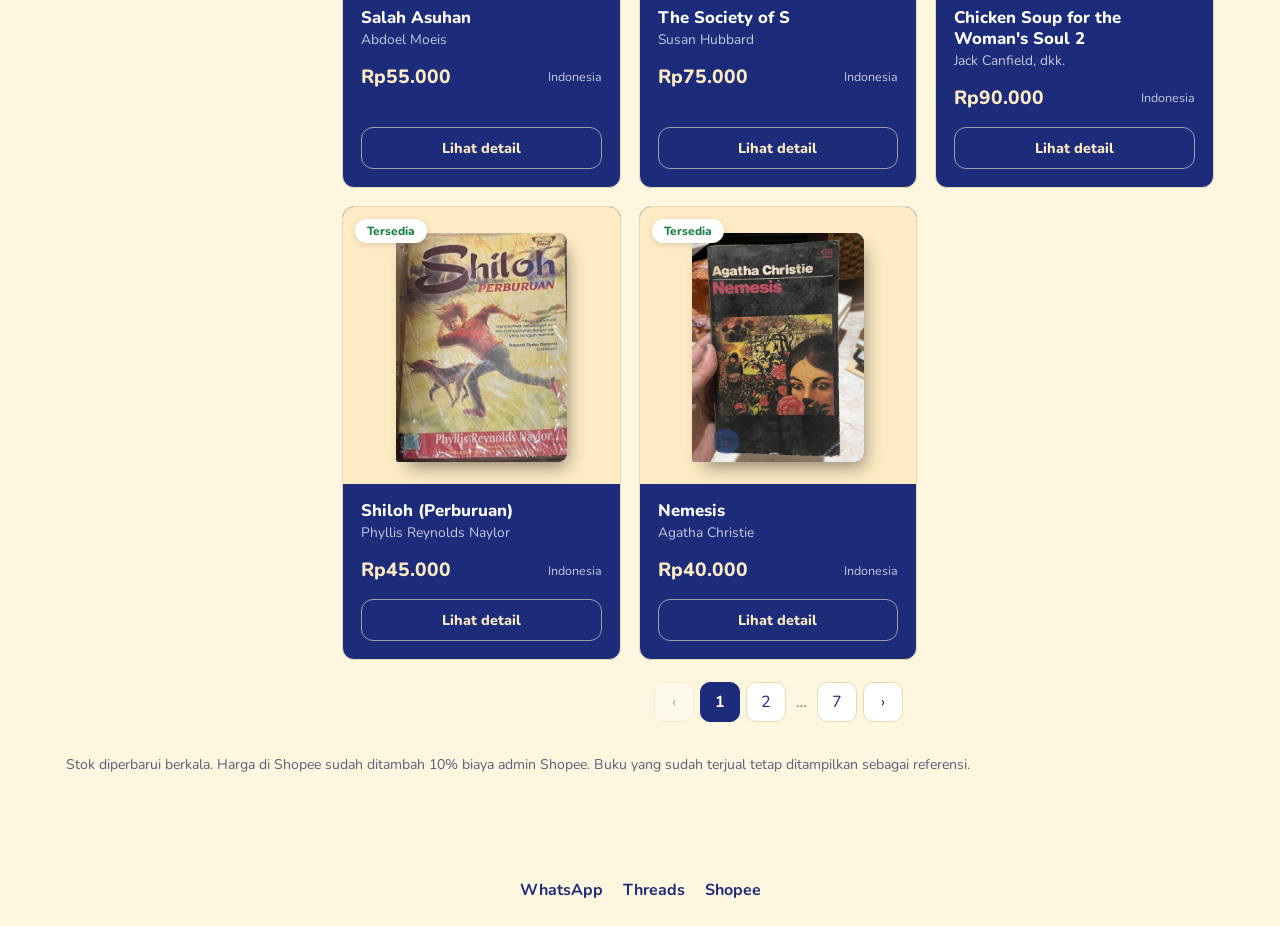
==== commit 7d4a853d: "Add files via upload" ====
--- a/buku/index.html
+++ b/buku/index.html
@@ -101,6 +101,74 @@
 .copylink{align-self:flex-start;padding:8px 14px;border:1px dashed var(--acc);border-radius:10px;background:transparent;color:var(--acc);font:inherit;font-weight:700;cursor:pointer}
 .hero{background:#fff;border:2px solid #1c2b7a;border-radius:14px}
 .book,.cat{border-color:#e8d9b5;border-radius:12px}
+
+/* ===== TAMBAHAN: sidebar filter + filter harga ===== */
+.wrap{max-width:1180px}
+.pricebar{display:flex;flex-wrap:wrap;align-items:center;gap:10px;margin:12px 0 0}
+.plabel{font-weight:700;color:var(--acc)}
+.prp{display:flex;align-items:center;gap:6px;border:1px solid var(--line);border-radius:12px;background:var(--card);padding:0 12px;height:42px;color:var(--mute)}
+.prp input{width:96px;border:0;outline:0;background:none;font:inherit;color:var(--ink)}
+.layout{display:grid;grid-template-columns:250px minmax(0,1fr);gap:26px;align-items:start;margin-top:24px}
+.layout .sec{margin-top:0}
+.side{background:var(--card);border:1px solid var(--line);border-radius:12px;padding:18px;position:sticky;top:16px;max-height:calc(100vh - 32px);overflow:auto}
+.sidehead{display:flex;justify-content:space-between;align-items:baseline;padding-bottom:12px;border-bottom:1px solid var(--line)}
+.sidehead b{font:800 1.1rem var(--font);color:var(--acc)}
+.rst{background:none;border:0;color:var(--acc);font:inherit;font-size:.85rem;cursor:pointer;text-decoration:underline}
+.fg{padding:14px 0;border-bottom:1px solid var(--line)}
+.fg:last-child{border-bottom:0;padding-bottom:0}
+.fg h3{font:800 .78rem var(--font);letter-spacing:.08em;text-transform:uppercase;margin:0 0 8px;color:var(--acc)}
+.ck{display:flex;align-items:center;gap:10px;padding:5px 0;cursor:pointer;color:var(--ink);font-size:.92rem}
+.ck input{width:18px;height:18px;accent-color:var(--acc);margin:0;cursor:pointer}
+.ck .n{margin-left:auto;color:var(--mute);font-size:.78rem}
+.ftoggle{display:none;margin-top:14px}
+.grid{grid-template-columns:repeat(3,minmax(0,1fr))}
+@media (max-width:980px){.grid{grid-template-columns:repeat(2,minmax(0,1fr))}}
+@media (max-width:820px){
+  .layout{grid-template-columns:1fr}
+  .ftoggle{display:inline-block}
+  .side{display:none;position:static;max-height:none}
+  .side.open{display:block}
+}
+
+/* ===== TAMBAHAN: kartu buku gaya baru + animasi hover ===== */
+.book{--bkdark:var(--acc);background:var(--bkdark);border:1px solid var(--line);border-radius:18px;transition:transform .28s cubic-bezier(.2,.8,.2,1),box-shadow .28s;animation:bkrise .5s backwards}
+.book:nth-child(3n+2){animation-delay:.06s}
+.book:nth-child(3n+3){animation-delay:.12s}
+.book:hover,.book:focus-within{transform:translateY(-6px);box-shadow:0 18px 30px -16px rgba(28,43,122,.55)}
+.bk-top{position:relative;background:var(--tint);padding:26px 0 22px;display:grid;place-items:center}
+.bk-badge{position:absolute;top:12px;left:12px;z-index:3;background:#fff;color:#1a7f45;font:800 .74rem var(--font);border-radius:999px;padding:4px 12px;box-shadow:0 2px 6px rgba(0,0,0,.12)}
+.bk-badge.is-sold{color:#a23b3b}
+.book .bk-top .cover{width:62%;aspect-ratio:3/4;padding:14px 12px 12px 22px;justify-content:space-between;border-radius:3px 9px 9px 3px;box-shadow:6px 10px 18px -6px rgba(0,0,0,.45);transition:transform .35s cubic-bezier(.2,.8,.2,1),box-shadow .35s}
+.book:hover .bk-top .cover{transform:translateY(-4px) rotate(-2deg) scale(1.04);box-shadow:10px 16px 24px -8px rgba(0,0,0,.5)}
+.book .bk-top .cover::before{width:8px}
+.book .cover b{font:800 1.02rem/1.15 var(--font);text-transform:uppercase;letter-spacing:.02em}
+.book .cover i{font:700 .58rem/1.3 var(--font);letter-spacing:.08em;text-transform:uppercase;opacity:.9;margin-top:0}
+.bk-body{padding:16px 18px 18px;display:flex;flex-direction:column;gap:2px;flex:1;color:#fff}
+.bk-title{font:800 1.05rem/1.25 var(--font);margin:0;color:#fff;overflow-wrap:anywhere}
+.bk-author{font-size:.86rem;color:rgba(255,255,255,.75)}
+.bk-meta{display:flex;justify-content:space-between;align-items:center;gap:8px;margin:12px 0 14px}
+.bk-price{font:800 1.2rem var(--font);color:var(--tint)}
+.sold .bk-price{text-decoration:line-through;opacity:.6}
+.bk-cond{font-size:.78rem;color:rgba(255,255,255,.75);text-align:right;line-height:1.25}
+.bk-btn{margin-top:auto;width:100%;background:transparent;color:var(--tint);border:1.5px solid rgba(253,235,196,.6);border-radius:12px;padding:10px;font:800 .9rem var(--font);cursor:pointer;transition:background .2s,color .2s,transform .2s,border-color .2s}
+.book:hover .bk-btn,.bk-btn:hover{background:var(--tint);color:var(--acc);border-color:var(--tint)}
+.bk-btn:active{transform:scale(.97)}
+@keyframes bkrise{from{opacity:0;transform:translateY(14px)}to{opacity:1;transform:none}}
+
+/* ===== TAMBAHAN: pop up detail ===== */
+.mbox{animation:mpop .25s ease-out}
+@keyframes mpop{from{opacity:0;transform:scale(.96) translateY(10px)}to{opacity:1;transform:none}}
+.buy{border-top:1px solid var(--line);padding-top:14px;margin-top:6px}
+.buyh{font:800 .78rem var(--font);letter-spacing:.08em;text-transform:uppercase;margin:0 0 10px;color:var(--acc)}
+.buylist{display:grid;gap:8px}
+.buylist .act{display:flex;align-items:center;justify-content:flex-start;gap:10px;height:auto;padding:12px 16px;font-weight:800;font-size:.95rem;transition:transform .15s,filter .15s}
+.buylist .act:hover{transform:translateY(-2px);filter:brightness(1.12)}
+.buylist .act small{margin-left:auto;font-weight:700;opacity:.9;font-size:.82rem}
+.buy .note{margin-top:10px}
+.copylink{transition:background .2s,color .2s}
+.copylink:hover{background:var(--acc);color:#fff}
+@media (prefers-reduced-motion:reduce){.book,.book .cover,.bk-btn,.mbox,.buylist .act{transition:none!important;animation:none!important}.book:hover{transform:none}}
+@media (max-width:640px){.bk-body{padding:12px}.bk-meta{flex-direction:column;align-items:flex-start;gap:2px}.bk-cond{text-align:left}.bk-top{padding:22px 0 18px}.book .bk-top .cover{width:70%}}
 </style>
 <link rel="stylesheet" href="/site.css">
 </head>
@@ -115,26 +183,33 @@
   </header>
   <input type="search" id="q" placeholder="Cari judul, penulis, atau kategori" aria-label="Cari judul, penulis, atau kategori">
 
-  <section class="sec" aria-labelledby="h-kat">
-    <h2 id="h-kat">Kategori</h2>
-    <p class="hint">Pilih kategori untuk melihat bukunya.</p>
-    <div class="cats" id="cats"></div>
-  </section>
-
-  <section class="sec" id="semua" aria-labelledby="h-semua">
-    <h2 id="h-semua">Semua buku</h2>
-    <div class="bar">
-      <div class="chips" id="chips">
-        <button class="chip" data-f="all" aria-pressed="true">Semua</button>
-        <button class="chip" data-f="ready" aria-pressed="false">Tersedia</button>
-        <button class="chip" data-f="sold" aria-pressed="false">Sold</button>
-      </div>
-      <button class="chip" id="clear" hidden></button>
+  <div class="pricebar">
+    <span class="plabel">Harga</span>
+    <label class="prp">Rp <input type="number" id="pmin" min="0" step="1000" placeholder="Min" aria-label="Harga minimum"></label>
+    <span class="plabel">–</span>
+    <label class="prp">Rp <input type="number" id="pmax" min="0" step="1000" placeholder="Maks" aria-label="Harga maksimum"></label>
+    <div class="chips" id="pchips">
+      <button class="chip" data-min="" data-max="50000" aria-pressed="false">&lt; 50rb</button>
+      <button class="chip" data-min="50000" data-max="100000" aria-pressed="false">50–100rb</button>
+      <button class="chip" data-min="100000" data-max="" aria-pressed="false">&gt; 100rb</button>
     </div>
-    <div class="count" id="count"></div>
-    <div class="grid" id="grid"></div>
-    <div class="pager" id="pager"></div>
-  </section>
+  </div>
+
+  <button class="chip ftoggle" id="ftoggle" aria-expanded="false">☰ Filter buku</button>
+
+  <div class="layout">
+    <aside class="side" id="side" aria-label="Filter buku">
+      <div class="sidehead"><b>Filter Buku</b><button class="rst" id="reset">Reset semua</button></div>
+      <div id="filters"></div>
+    </aside>
+
+    <section class="sec" id="semua" aria-labelledby="h-semua">
+      <h2 id="h-semua">Semua buku</h2>
+      <div class="count" id="count"></div>
+      <div class="grid" id="grid"></div>
+      <div class="pager" id="pager"></div>
+    </section>
+  </div>
 
   <p class="foot">Stok diperbarui berkala. Harga di Shopee sudah ditambah 10% biaya admin Shopee. Buku yang sudah terjual tetap ditampilkan sebagai referensi.</p>
 </div>
@@ -314,7 +389,7 @@
 var EXTS = ["jpg","jpeg","png","webp","JPG","JPEG"];
 var ON_BOOK = "this.closest('.book').classList.add('has-img')";
 var ON_CAT = "this.parentNode.classList.add('ok')";
-var filter = "all", query = "", cat = "", toastTimer;
+var filter = "all", query = "", cat = [], langSel = [], kondSel = [], stSel = [], pmin = null, pmax = null, toastTimer;
 function esc(s){return String(s).replace(/[&<>"]/g,function(c){return {"&":"&amp;","<":"&lt;",">":"&gt;",'"':"&quot;"}[c]})}
 function rp(n){return "Rp" + n.toLocaleString("id-ID")}
 // Satu buku boleh punya beberapa kategori: tulis dipisah tanda | , contoh "CTM | New Arrival!"
@@ -379,21 +454,31 @@
 var PER_PAGE = 20, page = 1, lastSig = "";
 (function(){
   var p = new URLSearchParams(location.search);
-  if(p.get("kat")) cat = p.get("kat");
+  function lst(k){return p.get(k) ? p.get(k).split(",").filter(Boolean) : []}
+  cat = lst("kat"); langSel = lst("bhs"); kondSel = lst("kond");
+  var mn = p.get("min"), mx = p.get("max");
+  if(mn !== null && mn !== "" && !isNaN(+mn)) pmin = +mn;
+  if(mx !== null && mx !== "" && !isNaN(+mx)) pmax = +mx;
   if(p.get("cari")) query = p.get("cari");
-  if(["ready","sold"].indexOf(p.get("status")) > -1) filter = p.get("status");
+  stSel = lst("status").filter(function(x){return x === "ready" || x === "sold"});
   var h = parseInt(p.get("hal"), 10);
   if(h > 1) page = h;
-  lastSig = cat + "|" + filter + "|" + query.trim().toLowerCase();
+  lastSig = sigNow();
   document.getElementById("q").value = query;
-  [].forEach.call(document.querySelectorAll(".chips .chip"), function(c){c.setAttribute("aria-pressed", c.getAttribute("data-f") === filter)});
+  if(pmin !== null) document.getElementById("pmin").value = pmin;
+  if(pmax !== null) document.getElementById("pmax").value = pmax;
+  
 })();
 function renderPager(pages){
     try{
     var p = new URLSearchParams();
-    if(cat) p.set("kat", cat);
+    if(cat.length) p.set("kat", cat.join(","));
+    if(langSel.length) p.set("bhs", langSel.join(","));
+    if(kondSel.length) p.set("kond", kondSel.join(","));
+    if(pmin !== null) p.set("min", pmin);
+    if(pmax !== null) p.set("max", pmax);
     if(query.trim()) p.set("cari", query.trim());
-    if(filter !== "all") p.set("status", filter);
+    if(stSel.length) p.set("status", stSel.join(","));
     if(page > 1) p.set("hal", page);
     var qs = p.toString();
     history.replaceState(null, "", location.pathname + (qs ? "?" + qs : "") + location.hash);
@@ -420,14 +505,18 @@
 function render(){
   var q = query.trim().toLowerCase();
   var list = BOOKS.filter(function(b){
-    if(cat && catsOf(b).indexOf(cat) < 0) return false;
-    if(filter !== "all" && b[4] !== filter) return false;
+    if(cat.length && !catsOf(b).some(function(c){return cat.indexOf(c) > -1})) return false;
+    if(langSel.length && langSel.indexOf(langOf(b)) < 0) return false;
+    if(kondSel.length && kondSel.indexOf(b[8] || "") < 0) return false;
+    if(stSel.length && stSel.indexOf(b[4]) < 0) return false;
+    if(pmin !== null && b[3] < pmin) return false;
+    if(pmax !== null && b[3] > pmax) return false;
     return !q || (b[1] + " " + b[2] + " " + catsOf(b).join(" ") + " " + langOf(b)).toLowerCase().indexOf(q) > -1;
   });
-  var clear = document.getElementById("clear");
-  clear.hidden = !cat;
-  clear.textContent = cat ? "Kategori: " + cat + "  ✕" : "";
-  var sig = cat + "|" + filter + "|" + q;
+  
+  
+  
+  var sig = sigNow();
   if(sig !== lastSig){page = 1; lastSig = sig}
   var pages = Math.max(1, Math.ceil(list.length / PER_PAGE));
   if(page > pages) page = pages;
@@ -438,24 +527,16 @@
   renderPager(pages);
   var html = pageList.map(function(b){
     var sold = b[4] === "sold", color = colorOf(catOf(b));
-    var msg = "Halo kak, aku mau beli buku “" + b[1] + "” (" + b[0] + ")";
-    var wa = "https://wa.me/" + WA + "?text=" + encodeURIComponent(msg);
-    var th = "https://www.threads.com/@" + THREADS_USER;
-    var sp = shopeeOf(b);
-    var acts = sold
-      ? '<span class="done">Sold</span>'
-      : '<div class="acts">' +
-          '<a class="act wa" href="' + esc(wa) + '" target="_blank" rel="noopener" aria-label="Beli lewat WhatsApp" title="WhatsApp">' + ICON_WA + '</a>' +
-          '<a class="act th" href="' + esc(th) + '" target="_blank" rel="noopener" data-msg="' + esc(msg) + '" aria-label="Beli lewat DM Threads" title="DM Threads">' + ICON_TH + '</a>' +
-          (sp ? '<a class="act sp" href="' + esc(sp) + '" target="_blank" rel="noopener" aria-label="Beli lewat Shopee" title="Shopee">' + ICON_SP + '</a>' : '') +
-        '</div>' + (sp ? '<div class="note">Shopee ' + rp(Math.round(b[3] * SHOPEE_MARKUP)) + ' (+10% admin)</div>' : '');
+    var cond = (b[8] ? b[8] : "") || langOf(b);
     return '<article class="book' + (sold ? " sold" : "") + '">' +
+      '<div class="bk-top"><span class="bk-badge' + (sold ? " is-sold" : "") + '">' + (sold ? "Sold" : "Tersedia") + '</span>' +
       '<div class="cover" data-k="' + esc(b[0]) + '" tabindex="0" role="button" aria-label="Lihat foto dan detail ' + esc(b[1]) + '" style="background:' + color + '">' +
       imgTag("/images/buku/" + encodeURIComponent(b[0].toLowerCase()), ON_BOOK) +
       (sold ? '<span class="stamp">Sold</span>' : "") +
-      '<b>' + esc(b[1]) + '</b><i>' + esc(b[2]) + '</i></div>' +
-      '<div class="info"><div class="meta"><div class="t">' + esc(b[1]) + '</div><div class="a">' + esc(b[2]) + '</div></div>' +
-      '<div><div class="price">' + rp(b[3]) + '</div><div class="kode">Kode ' + esc(b[0]) + '</div><div class="kode">' + esc(catsOf(b).join(", ")) + '</div>' + (langOf(b) ? '<div><span class="lang">' + esc(langOf(b)) + '</span></div>' : '') + '</div>' + acts + '</div></article>';
+      '<b>' + esc(b[1]) + '</b><i>Rumah Hobi · ' + esc(b[0]) + '</i></div></div>' +
+      '<div class="bk-body"><h3 class="bk-title">' + esc(b[1]) + '</h3><div class="bk-author">' + esc(b[2]) + '</div>' +
+      '<div class="bk-meta"><span class="bk-price">' + rp(b[3]) + '</span><span class="bk-cond">' + esc(cond) + '</span></div>' +
+      '<button class="bk-btn" data-k="' + esc(b[0]) + '">Lihat detail</button></div></article>';
   }).join("");
   document.getElementById("grid").innerHTML = html || '<div class="empty">Tidak ada buku yang cocok. Coba kata kunci lain atau pilih filter Semua.</div>';
 }
@@ -466,24 +547,13 @@
 var qEl = document.getElementById("q");
 qEl.addEventListener("input", function(e){
   query = e.target.value;
-  if(query && cat){cat = ""; renderCats()}
+  
   render();
 });
 qEl.addEventListener("keydown", function(e){if(e.key === "Enter") toList()});
-document.getElementById("cats").addEventListener("click", function(e){
-  var t = e.target.closest(".cat"); if(!t) return;
-  var c = t.getAttribute("data-cat");
-  cat = (cat === c) ? "" : c;
-  renderCats(); render();
-  if(cat) toList();
-});
-document.getElementById("clear").addEventListener("click", function(){cat = ""; renderCats(); render()});
-document.getElementById("chips").addEventListener("click", function(e){
-  var f = e.target.getAttribute("data-f"); if(!f) return;
-  filter = f;
-  [].forEach.call(document.querySelectorAll(".chips .chip"), function(c){c.setAttribute("aria-pressed", c.getAttribute("data-f") === f)});
-  render();
-});
+
+
+
 // Threads tidak bisa mengisi pesan otomatis, jadi pesannya disalin supaya tinggal ditempel di DM
 document.getElementById("grid").addEventListener("click", function(e){
   var a = e.target.closest(".th"); if(!a) return;
@@ -493,6 +563,64 @@
   }catch(err){toast("Sebutkan judul dan kode buku di DM ya.")}
 });
 loadBooks();
+
+// ===== SIDEBAR FILTER + FILTER HARGA =====
+function sigNow(){return [cat.join(","), stSel.join(","), query.trim().toLowerCase(), langSel.join(","), kondSel.join(","), pmin, pmax].join("|")}
+function selOf(g){return g === "cat" ? cat : g === "lang" ? langSel : g === "kond" ? kondSel : stSel}
+function uniqs(a){return a.filter(function(x, i){return a.indexOf(x) === i})}
+function renderFilters(){
+  var langs = uniqs(BOOKS.map(langOf)).filter(Boolean);
+  var konds = uniqs(BOOKS.map(function(b){return b[8] || ""})).filter(Boolean);
+  function grp(g, title, items){
+    if(!items.length) return "";
+    return '<div class="fg"><h3>' + title + '</h3>' + items.map(function(it){
+      return '<label class="ck"><input type="checkbox" data-g="' + g + '" value="' + esc(it.v) + '"' + (selOf(g).indexOf(it.v) > -1 ? " checked" : "") + '><span>' + esc(it.l) + '</span><span class="n">' + it.n + '</span></label>';
+    }).join("") + '</div>';
+  }
+  document.getElementById("filters").innerHTML =
+    grp("cat", "Kategori", CATS.map(function(c){return {v:c.name, l:c.name, n:c.n}})) +
+    grp("lang", "Bahasa", langs.map(function(l){return {v:l, l:l, n:BOOKS.filter(function(b){return langOf(b) === l}).length}})) +
+    grp("kond", "Kondisi Buku", konds.map(function(k){return {v:k, l:k, n:BOOKS.filter(function(b){return b[8] === k}).length}})) +
+    grp("st", "Ketersediaan", [
+      {v:"ready", l:"Tersedia", n:BOOKS.filter(function(b){return b[4] === "ready"}).length},
+      {v:"sold", l:"Sold", n:BOOKS.filter(function(b){return b[4] === "sold"}).length}]);
+}
+document.getElementById("filters").addEventListener("change", function(e){
+  var t = e.target; if(!t.matches("input[data-g]")) return;
+  var g = t.getAttribute("data-g"), arr = selOf(g), i = arr.indexOf(t.value);
+  if(t.checked && i < 0) arr.push(t.value);
+  if(!t.checked && i > -1) arr.splice(i, 1);
+  render();
+  if(t.checked && g === "cat") track("kategori-" + slug(t.value), "Kategori: " + t.value);
+});
+function setPrice(){
+  var a = document.getElementById("pmin").value, b = document.getElementById("pmax").value;
+  pmin = a === "" ? null : +a; pmax = b === "" ? null : +b;
+  [].forEach.call(document.querySelectorAll("#pchips .chip"), function(c){
+    c.setAttribute("aria-pressed", c.getAttribute("data-min") === a && c.getAttribute("data-max") === b);
+  });
+  render();
+}
+document.getElementById("pmin").addEventListener("input", setPrice);
+document.getElementById("pmax").addEventListener("input", setPrice);
+document.getElementById("pchips").addEventListener("click", function(e){
+  var c = e.target.closest(".chip"); if(!c) return;
+  var on = c.getAttribute("aria-pressed") === "true";
+  document.getElementById("pmin").value = on ? "" : c.getAttribute("data-min");
+  document.getElementById("pmax").value = on ? "" : c.getAttribute("data-max");
+  setPrice();
+});
+document.getElementById("reset").addEventListener("click", function(){
+  cat = []; langSel = []; kondSel = []; stSel = []; pmin = null; pmax = null; query = "";
+  document.getElementById("q").value = "";
+  document.getElementById("pmin").value = ""; document.getElementById("pmax").value = "";
+  [].forEach.call(document.querySelectorAll("#pchips .chip"), function(c){c.setAttribute("aria-pressed", "false")});
+  renderFilters(); render();
+});
+document.getElementById("ftoggle").addEventListener("click", function(){
+  var o = document.getElementById("side").classList.toggle("open");
+  this.setAttribute("aria-expanded", o);
+});
 // ===== POP UP FOTO BUKU =====
 // Foto pertama: images/buku/b-011.jpg (atau .jpeg). Foto tambahan: b-011-2.jpg, b-011-3.jpg, dst (harus berurutan).
 var MAX_PHOTOS = 8;
@@ -532,16 +660,17 @@
   })();
 }
 function modalActs(b){
-  if(b[4] === "sold") return '<span class="done">Sold</span>';
+  if(b[4] === "sold") return '<div class="buy"><span class="done">Buku ini sudah terjual dan ditampilkan sebagai referensi.</span></div>';
   var msg = "Halo kak, aku mau beli buku “" + b[1] + "” (" + b[0] + ")";
   var wa = "https://wa.me/" + WA + "?text=" + encodeURIComponent(msg);
   var th = "https://www.threads.com/@" + THREADS_USER;
   var sp = shopeeOf(b);
-  return '<div class="acts">' +
-    '<a class="act wa" href="' + esc(wa) + '" target="_blank" rel="noopener" aria-label="Beli lewat WhatsApp" title="WhatsApp">' + ICON_WA + '</a>' +
-    '<a class="act th" href="' + esc(th) + '" target="_blank" rel="noopener" data-msg="' + esc(msg) + '" aria-label="Beli lewat DM Threads" title="DM Threads">' + ICON_TH + '</a>' +
-    (sp ? '<a class="act sp" href="' + esc(sp) + '" target="_blank" rel="noopener" aria-label="Beli lewat Shopee" title="Shopee">' + ICON_SP + '</a>' : '') +
-    '</div>' + (sp ? '<div class="note">Shopee ' + rp(Math.round(b[3] * SHOPEE_MARKUP)) + ' (+10% admin)</div>' : '');
+  return '<div class="buy"><h4 class="buyh">Beli lewat</h4><div class="buylist">' +
+    '<a class="act wa" href="' + esc(wa) + '" target="_blank" rel="noopener">' + ICON_WA + '<span>WhatsApp</span><small>' + rp(b[3]) + '</small></a>' +
+    '<a class="act th" href="' + esc(th) + '" target="_blank" rel="noopener" data-msg="' + esc(msg) + '">' + ICON_TH + '<span>DM Threads</span><small>' + rp(b[3]) + '</small></a>' +
+    (sp ? '<a class="act sp" href="' + esc(sp) + '" target="_blank" rel="noopener">' + ICON_SP + '<span>Shopee</span><small>' + rp(Math.round(b[3] * SHOPEE_MARKUP)) + '</small></a>' : '') +
+    '</div><p class="note">Judul dan kode buku (' + esc(b[0]) + ') ikut terkirim. Threads tidak bisa mengisi pesan otomatis, jadi pesan disalin dulu — tinggal tempel di DM.' +
+    (sp ? ' Harga Shopee sudah +10% biaya admin.' : ' Shopee hanya by request.') + ' Ongkir ditanggung pembeli.</p></div>';
 }
 function openModal(kode){
   var b = BOOKS.filter(function(x){return x[0] === kode})[0];
@@ -573,7 +702,7 @@
 }
 document.getElementById("grid").addEventListener("click", function(e){
   if(e.target.closest(".act")) return;
-  var c = e.target.closest(".cover");
+  var c = e.target.closest(".cover, .bk-btn");
   if(c) openModal(c.getAttribute("data-k"));
 });
 document.getElementById("grid").addEventListener("keydown", function(e){
@@ -654,7 +783,7 @@
   track(aksi + "-" + kode.toLowerCase(), aksi + ": " + b[1] + " (" + b[0] + ")");
 }
 document.addEventListener("click", function(e){
-  var a = e.target.closest(".act, .copylink, .cover, .cat");
+  var a = e.target.closest(".act, .copylink, .cover, .cat, .bk-btn");
   if(!a) return;
   var card = a.closest(".book");
   var kode = a.closest("#modal") ? curKode : (card ? card.querySelector(".cover").getAttribute("data-k") : "");
@@ -663,7 +792,7 @@
     if(aksi && kode) trackBook(aksi, kode);
   } else if(a.classList.contains("copylink")){
     if(kode) trackBook("salin-link", kode);
-  } else if(a.classList.contains("cover")){
+  } else if(a.classList.contains("cover") || a.classList.contains("bk-btn")){
     trackBook("buka", a.getAttribute("data-k"));
   } else if(a.classList.contains("cat")){
     var c = a.getAttribute("data-cat");
@@ -702,7 +831,7 @@
     return -1;
   }
   var iK = col(["kode"]), iJ = col(["judul","judul buku"]), iP = col(["penulis","author"]), iH = col(["harga","harga listing"]),
-      iS = col(["status"]), iC = col(["kategori"]), iB = col(["bahasa"]), iL = col(["link_shopee","link shopee","link"]);
+      iS = col(["status"]), iC = col(["kategori"]), iB = col(["bahasa"]), iL = col(["link_shopee","link shopee","link"]), iKo = col(["kondisi"]);
   if(iK < 0 || iJ < 0 || iH < 0 || iS < 0) return null;
   var get = function(r, i){return i > -1 ? String(r[i] || "").trim() : ""};
   var out = [];
@@ -712,19 +841,19 @@
     var harga = parseInt(get(r, iH).replace(/[^0-9]/g, ""), 10) || 0;
     var row = [kode, get(r, iJ), get(r, iP), harga, /sold|terjual/i.test(get(r, iS)) ? "sold" : "ready", get(r, iC), get(r, iB)];
     var link = get(r, iL).split("?")[0];
-    if(/^https?:/i.test(link)) row.push(link);
+    row.push(/^https?:/i.test(link) ? link : ""); row.push(iKo > -1 ? get(r, iKo) : "");
     out.push(row);
   });
   return out.length ? out : null;
 }
 function loadBooks(){
-  if(!SHEET_CSV){renderCats(); render(); return}
+  if(!SHEET_CSV){renderFilters(); render(); return}
   var rendered = false;
-  document.getElementById("cats").innerHTML = "";
+  
   document.getElementById("grid").innerHTML = '<div class="empty">Memuat daftar buku…</div>';
   function apply(list){
     if(list){BOOKS = list; CATS = categories()}
-    renderCats(); render(); rendered = true;
+    renderFilters(); render(); rendered = true;
     if(list) syncHash();
   }
   setTimeout(function(){if(!rendered) apply(null)}, 4000);
@@ -742,4 +871,4 @@
 </script>
 <script data-goatcounter="https://adoptamine.goatcounter.com/count" async src="//gc.zgo.at/count.js"></script>
 </body>
-</html>
+</html>
--- a/site.css
+++ b/site.css
@@ -1,4 +1,4 @@
-@import url("https://fonts.googleapis.com/css2?family=DM+Serif+Display&family=Nunito:wght@400;600;700;800&display=swap");
+@import url("https://fonts.googleapis.com/css2?family=Nunito:wght@400;600;700;800&display=swap");
 :root{--sh-navy:#1c2b7a;--sh-red:#e0483f;--sh-cream:#fff6df;--sh-gold:#f0b24a;--sh-mute:#5a5f7a;--sh-font:"Nunito","Segoe UI",system-ui,-apple-system,Roboto,sans-serif;--sh-serif:"Nunito","Segoe UI",system-ui,-apple-system,Roboto,sans-serif;--bg:#fff6df;--card:#fff;--ink:#1c2b7a;--acc:#1c2b7a;--tint:#fdebc4;--line:#e8d9b5;--mute:#5a5f7a}
 h1,h2,.minfo h3{font-family:var(--sh-serif);font-weight:400}
 .sh-head,.sh-foot,.sh-main{font-family:var(--sh-font)}
@@ -74,8 +74,40 @@
 body.sh-crafts .sh-wa{background:#fff;color:var(--sh-navy);border:1.5px solid var(--sh-gold);width:100%}
 body.sh-crafts .sh-wa:hover{background:var(--sh-gold)}
 @media(prefers-reduced-motion:reduce){body.sh-crafts .sh-item{transition:none}body.sh-crafts .sh-item:hover{transform:none}}
+.sh-banner{position:relative;display:grid;place-items:center;aspect-ratio:3/1;min-height:150px;margin-bottom:28px;border-radius:14px;overflow:hidden;background:var(--sh-navy);color:#fff;text-align:center}
+.sh-banner .sh-bt{padding:16px}
+.sh-banner h1{color:#fff;margin:0 0 6px}
+.sh-banner p{color:#e9ecff;margin:0 auto}
+.sh-banner img{position:absolute;inset:0;width:100%;height:100%;object-fit:cover}
+.sh-title{display:flex;align-items:center;justify-content:center;gap:12px;margin:8px 0 20px;font:800 1rem/1 var(--sh-font);letter-spacing:.12em;text-transform:uppercase;color:var(--sh-navy)}
+.sh-title::before,.sh-title::after{content:"";width:8px;height:8px;border-radius:50%;background:var(--sh-gold)}
+body.sh-toys .sh-item{border:0;background:#fff;box-shadow:0 1px 0 var(--line);transition:transform .15s,box-shadow .15s}
+body.sh-toys .sh-item:hover{transform:translateY(-3px);box-shadow:0 8px 18px rgba(28,43,122,.12)}
+body.sh-toys .sh-item img{aspect-ratio:3/4}
+body.sh-toys .sh-ib{text-align:center;align-items:center}
+body.sh-toys .sh-ib b{font-size:.8rem;letter-spacing:.08em;text-transform:uppercase}
+body.sh-toys .sh-wa{background:#fff;color:var(--sh-navy);border:1.5px solid var(--sh-gold);width:100%}
+body.sh-toys .sh-wa:hover{background:var(--sh-gold)}
+@media(prefers-reduced-motion:reduce){body.sh-toys .sh-item{transition:none}body.sh-toys .sh-item:hover{transform:none}}
 html:root{--bg:#fff6df;--card:#fff;--ink:#1c2b7a;--acc:#1c2b7a;--tint:#fdebc4;--line:#e8d9b5;--mute:#5a5f7a}
 body h1,body h2,body .minfo h3{font-family:var(--sh-serif);font-weight:400}
 body .hero{background:#fff;border:2px solid var(--sh-navy);border-radius:14px}
 body .book,body .cat{border-color:var(--line);border-radius:12px}
 h1,h2,.minfo h3,.sh-brand,.sh-main h1{font-weight:800}
+.sh-banner{aspect-ratio:auto;min-height:120px}
+.sh-banner img{position:static;display:block;width:100%;height:auto;max-height:420px;object-fit:cover}
+.sh-banner .sh-bt{position:absolute;inset:0;display:grid;place-content:center}
+@media(max-width:600px){
+.sh-main{padding:20px 12px 8px}
+.sh-main h1{font-size:1.7rem}
+.sh-banner{margin-bottom:18px;border-radius:10px}
+.sh-grid{grid-template-columns:repeat(2,1fr);gap:10px}
+.sh-ib{padding:8px}
+.sh-ib b{font-size:.72rem}
+.sh-wa,.sh-sold{padding:8px;font-size:.85rem}
+.sh-title{margin:4px 0 14px;font-size:.85rem}
+.sh-hero img{width:88px;height:88px}
+.sh-cards{grid-template-columns:repeat(2,1fr);gap:10px}
+.sh-card b{font-size:.8rem}
+body .grid{grid-template-columns:repeat(2,1fr);gap:12px}
+}
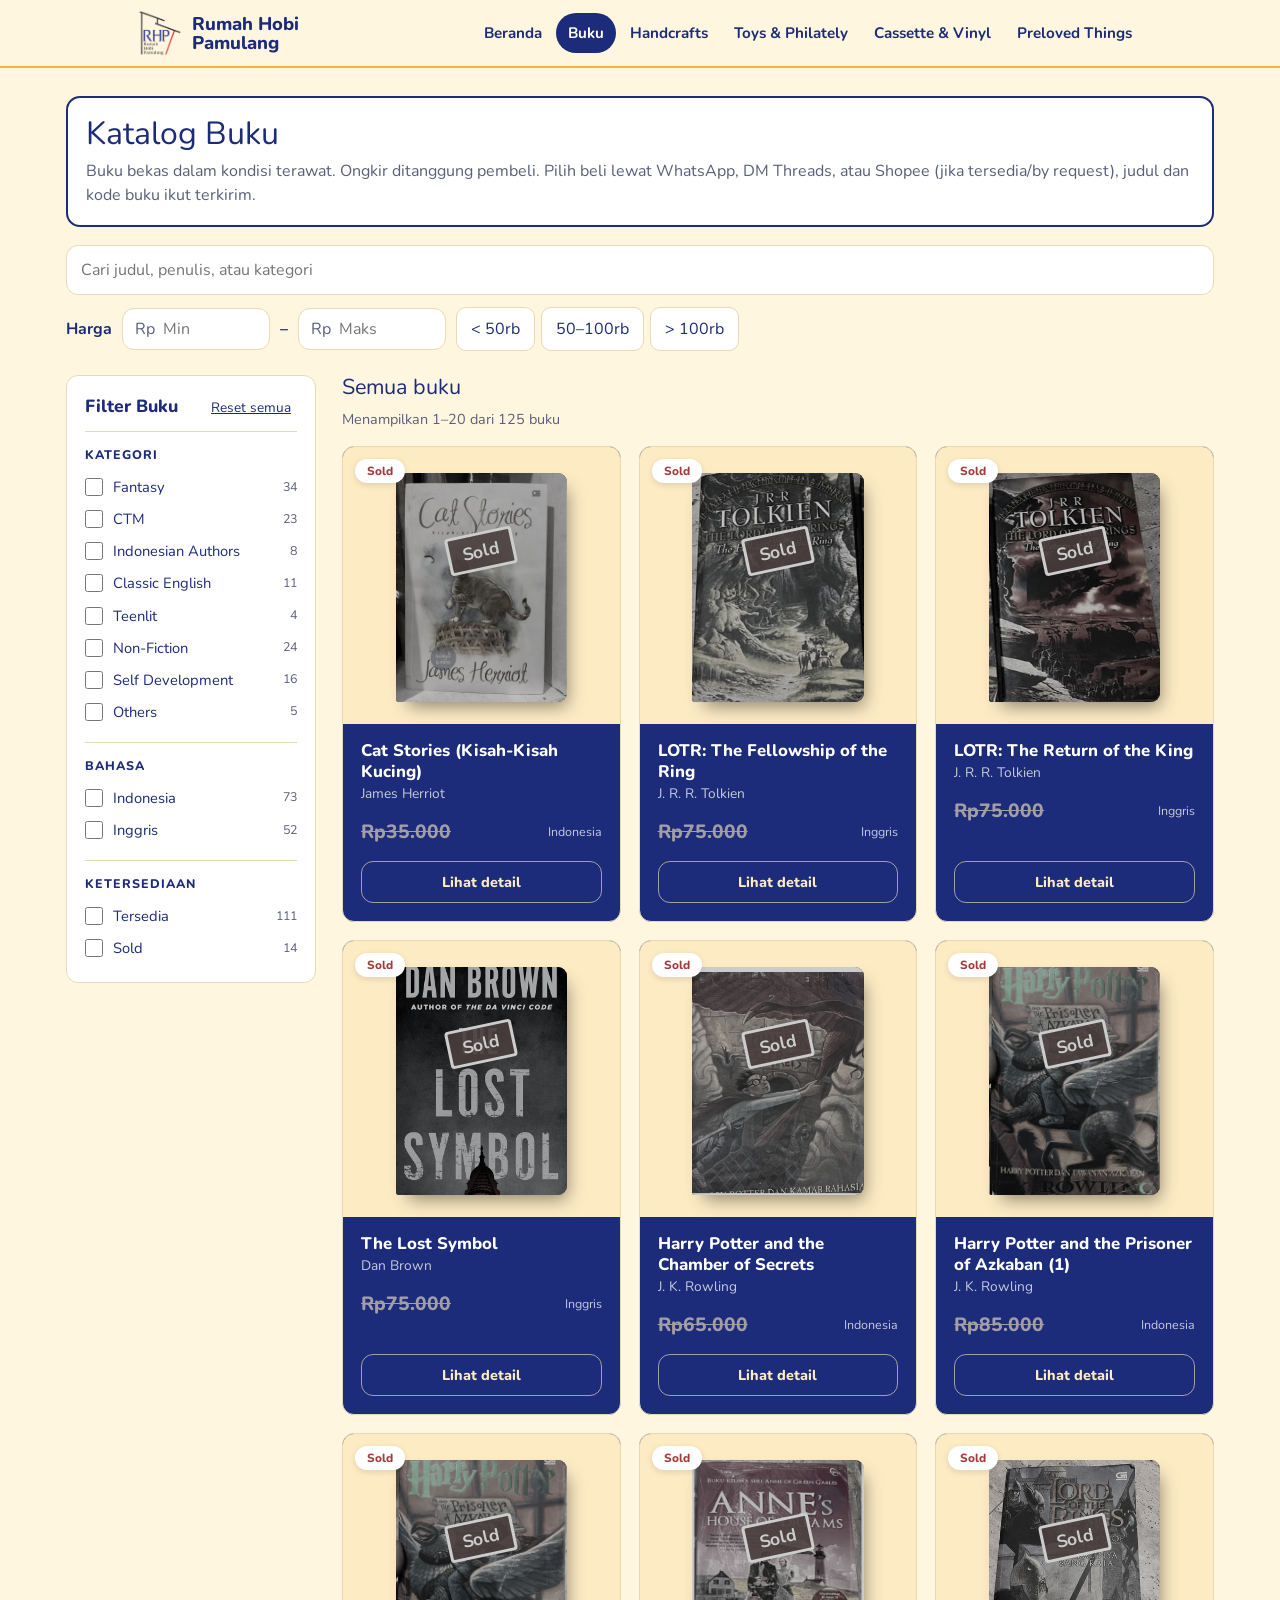
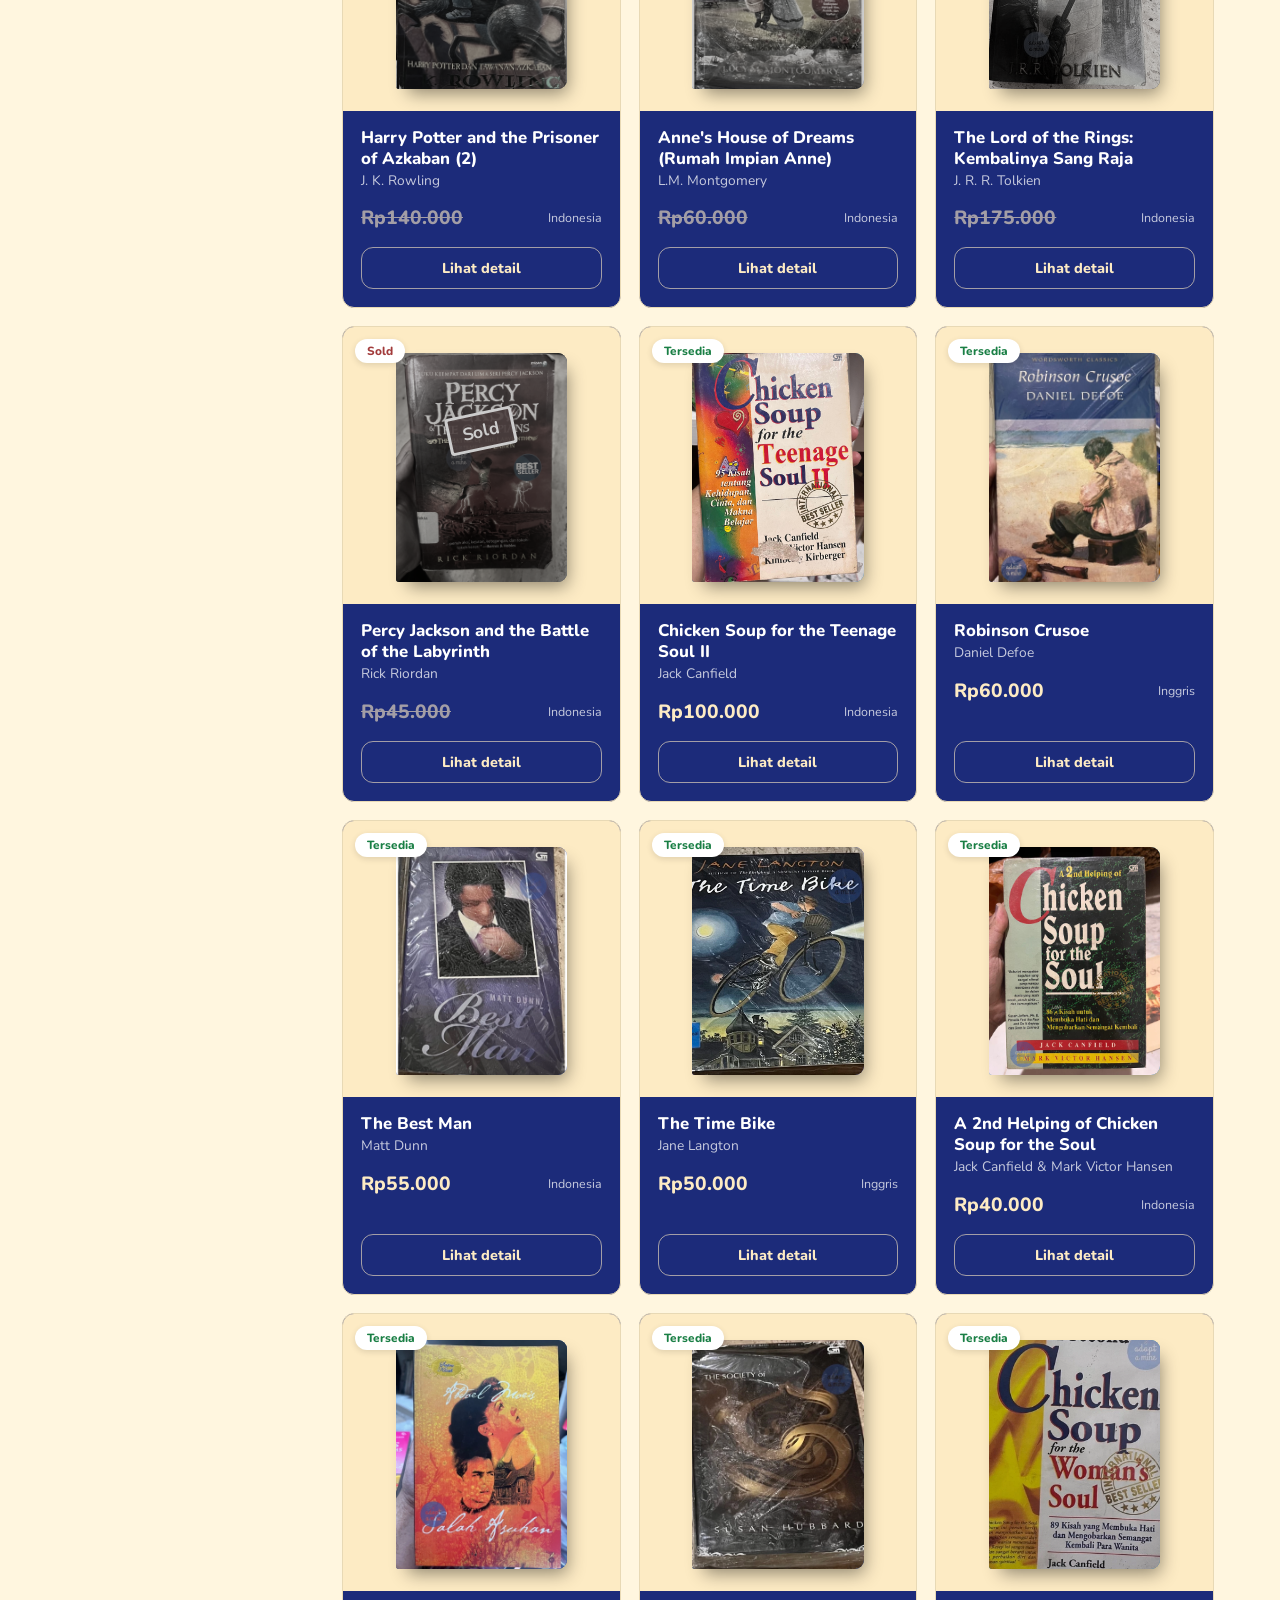
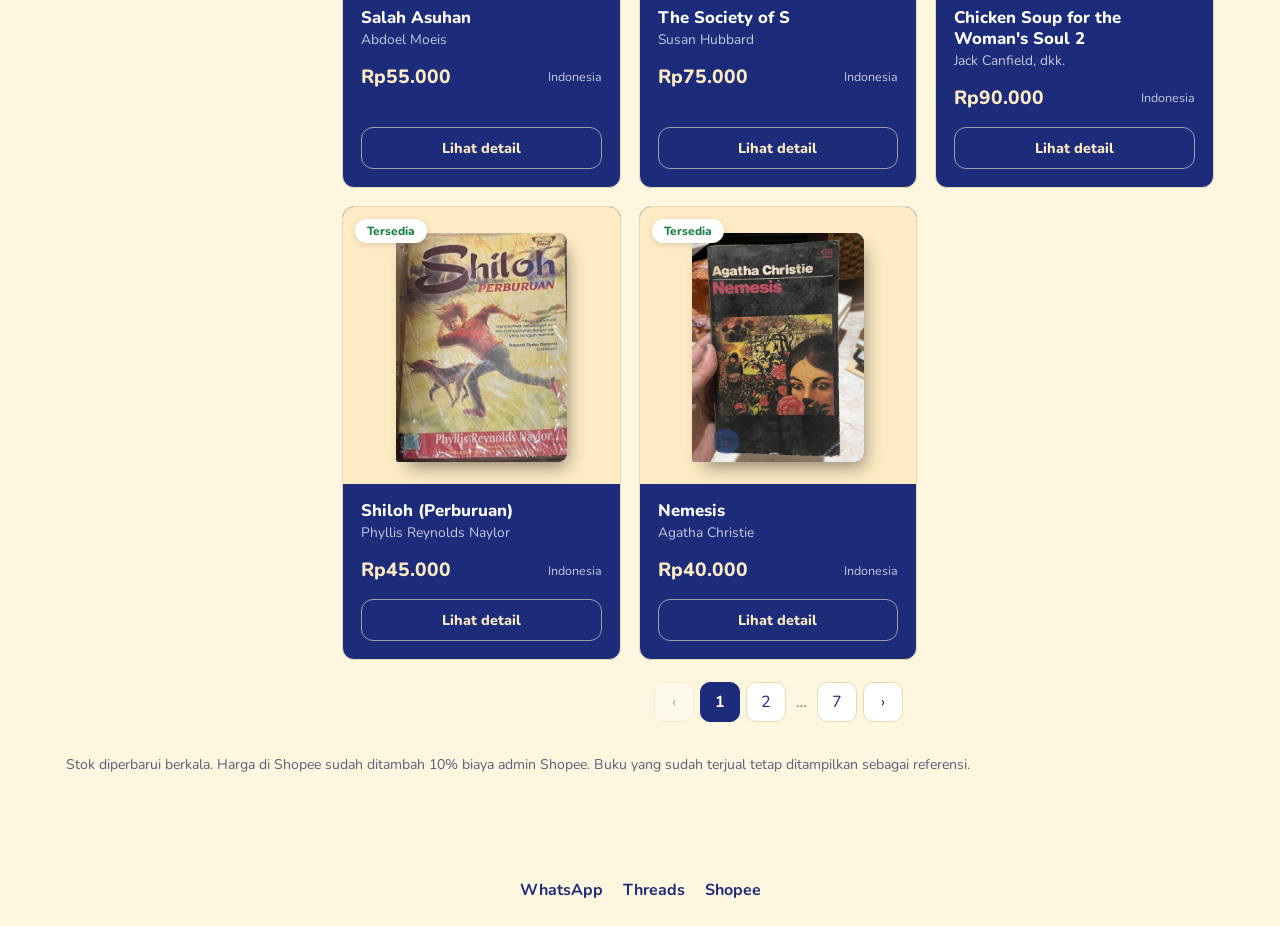
==== commit 41cc2c6f: "Update index.html" ====
--- a/buku/index.html
+++ b/buku/index.html
@@ -241,7 +241,7 @@
 // ===== DATA DARI GOOGLE SHEETS (opsional) =====
 // Tempel link CSV dari Google Sheets (File > Share > Publish to web > CSV) di antara tanda kutip.
 // Kalau dikosongkan, katalog memakai daftar BOOKS yang ada di file ini.
-var SHEET_CSV = "https://docs.google.com/spreadsheets/d/e/2PACX-1vS_jjttJbEDsNQCJOcDTMZt_YPhvgGVCk_kIe-xa3Ikwevg5pTTJEOCrwBlet7Xxu4O6B0Zz0cMYN_Z/pub?gid=917715652&single=true&output=csv";
+var SHEET_CSV = "https://docs.google.com/spreadsheets/d/e/2PACX-1vR2gpanr5-3SRPnctVey4WAgaj1oBqKgVhn_EOT0IDx3TWoYQthnlsJTu8tFcLKQoXZxKu4ME6WdF-N/pub?gid=0&single=true&output=csv";
 // ===== urutan kategori (opsional) =====
 // Isi nama kategori sesuai urutan yang kamu mau, contoh: ["Teenlit","CTM","Rare Finds"]
 // Kategori yang tidak ditulis di sini tampil setelahnya, sesuai urutan kemunculan di daftar buku.
@@ -871,4 +871,4 @@
 </script>
 <script data-goatcounter="https://adoptamine.goatcounter.com/count" async src="//gc.zgo.at/count.js"></script>
 </body>
-</html>+</html>
--- a/site.css
+++ b/site.css
@@ -98,6 +98,21 @@
 .sh-banner img{position:static;display:block;width:100%;height:auto;max-height:420px;object-fit:cover}
 .sh-banner .sh-bt{position:absolute;inset:0;display:grid;place-content:center}
 @media(max-width:600px){
+.sh-banner{position:relative;display:grid;place-items:center;aspect-ratio:3/1;min-height:150px;margin-bottom:28px;border-radius:14px;overflow:hidden;background:var(--sh-navy);color:#fff;text-align:center}
+.sh-banner .sh-bt{padding:16px}
+.sh-banner h1{color:#fff;margin:0 0 6px}
+.sh-banner p{color:#e9ecff;margin:0 auto}
+.sh-banner img{position:absolute;inset:0;width:100%;height:100%;object-fit:cover}
+.sh-title{display:flex;align-items:center;justify-content:center;gap:12px;margin:8px 0 20px;font:800 1rem/1 var(--sh-font);letter-spacing:.12em;text-transform:uppercase;color:var(--sh-navy)}
+.sh-title::before,.sh-title::after{content:"";width:8px;height:8px;border-radius:50%;background:var(--sh-gold)}
+body.sh-cassette .sh-item{border:0;background:#fff;box-shadow:0 1px 0 var(--line);transition:transform .15s,box-shadow .15s}
+body.sh-cassette .sh-item:hover{transform:translateY(-3px);box-shadow:0 8px 18px rgba(28,43,122,.12)}
+body.sh-cassette .sh-item img{aspect-ratio:3/4}
+body.sh-cassette .sh-ib{text-align:center;align-items:center}
+body.sh-cassette .sh-ib b{font-size:.8rem;letter-spacing:.08em;text-transform:uppercase}
+body.sh-cassette .sh-wa{background:#fff;color:var(--sh-navy);border:1.5px solid var(--sh-gold);width:100%}
+body.sh-cassette .sh-wa:hover{background:var(--sh-gold)}
+@media(prefers-reduced-motion:reduce){body.sh-cassette .sh-item{transition:none}body.sh-cassette .sh-item:hover{transform:none}}
 .sh-main{padding:20px 12px 8px}
 .sh-main h1{font-size:1.7rem}
 .sh-banner{margin-bottom:18px;border-radius:10px}
@@ -111,3 +126,15 @@
 .sh-card b{font-size:.8rem}
 body .grid{grid-template-columns:repeat(2,1fr);gap:12px}
 }
+/* ===== BERANDA: kartu kategori diperkecil supaya semuanya muat dalam 1 layar ===== */
+.sh-main:has(.sh-hero){padding-top:18px}
+.sh-hero{gap:20px;margin-bottom:16px}
+.sh-hero img{width:96px;height:96px}
+.sh-hero h1{font-size:clamp(1.9rem,5vw,2.7rem);margin-bottom:6px}
+.sh-cards{grid-template-columns:repeat(5,minmax(0,1fr));gap:12px}
+.sh-card{gap:8px;padding:10px 10px 12px;border-radius:10px}
+.sh-pic{aspect-ratio:5/4}
+.sh-card b{font-size:.78rem;letter-spacing:.03em}
+@media(max-width:860px){.sh-cards{grid-template-columns:repeat(3,minmax(0,1fr))}}
+@media(max-width:480px){.sh-cards{grid-template-columns:repeat(2,minmax(0,1fr));gap:10px}.sh-hero img{width:72px;height:72px}}
+@media(min-width:861px) and (max-height:700px){.sh-pic{aspect-ratio:3/2}.sh-hero img{width:80px;height:80px}.sh-hero{margin-bottom:12px}}
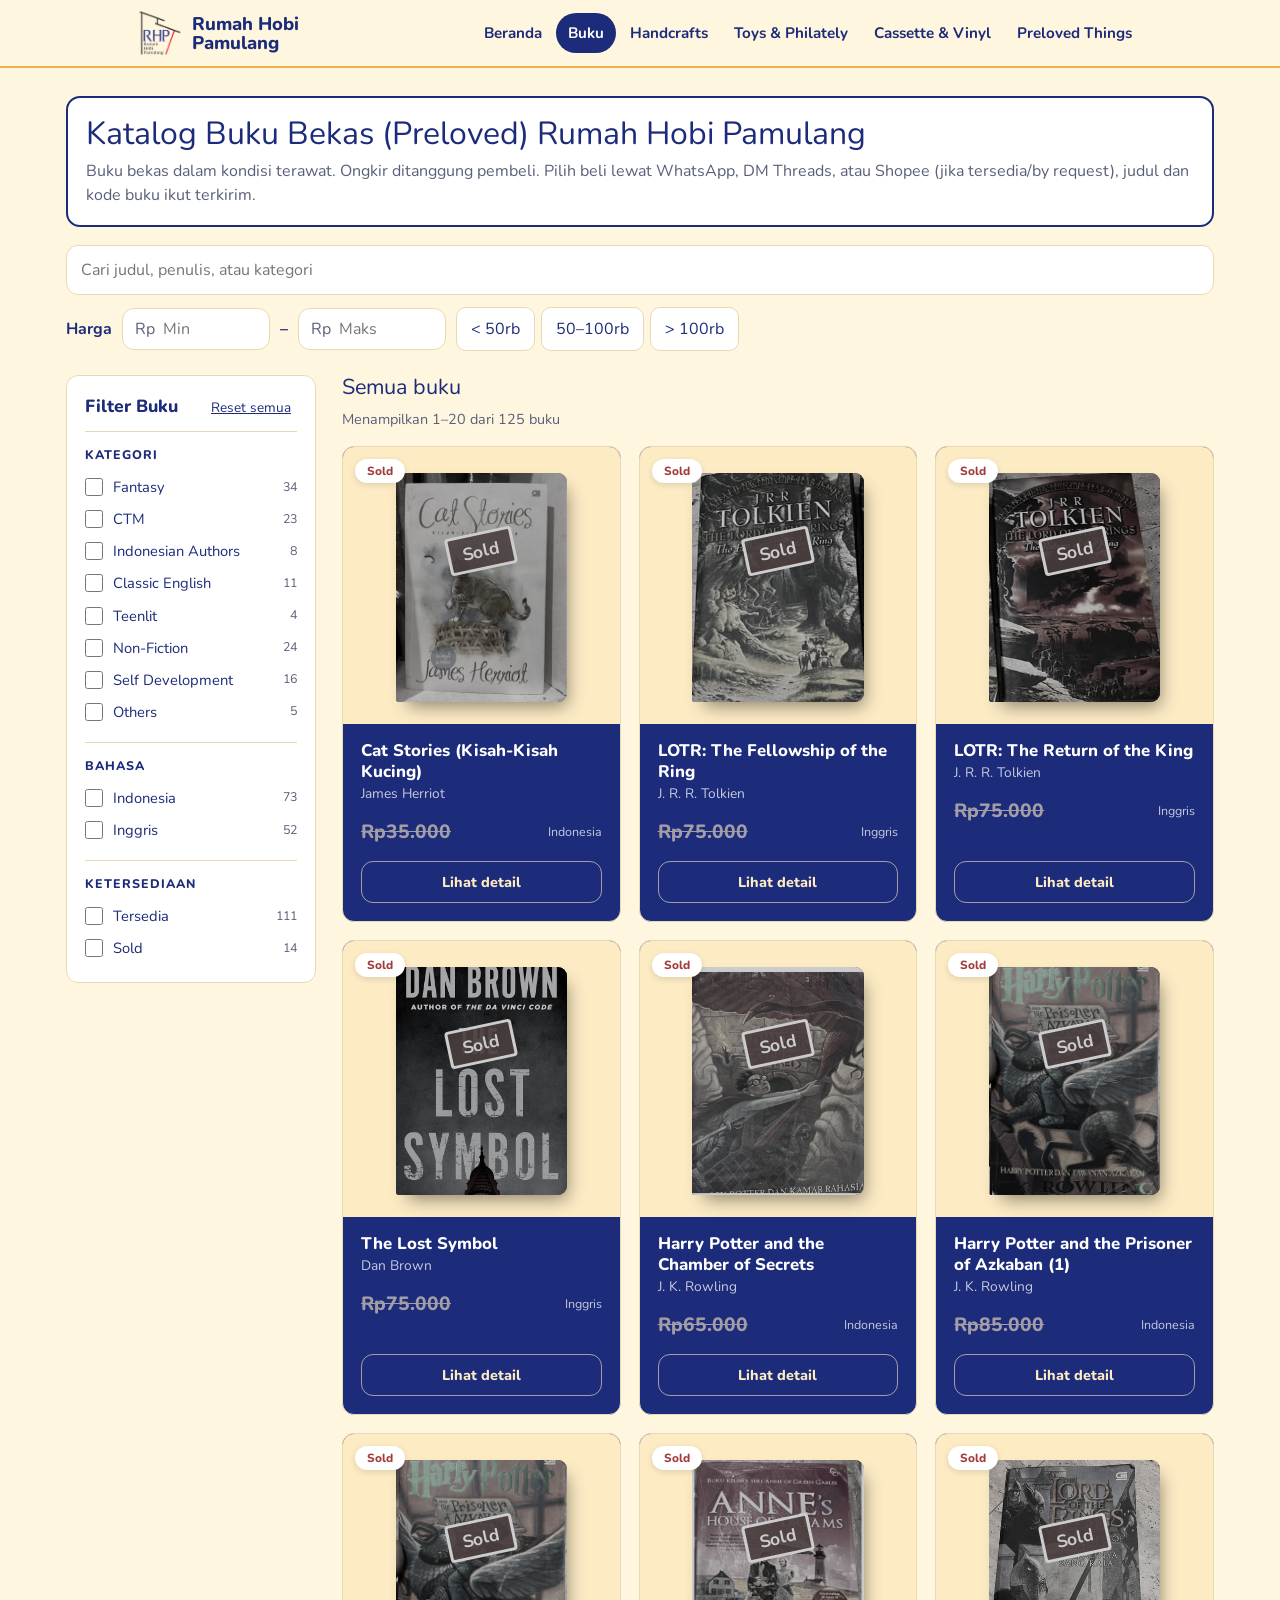
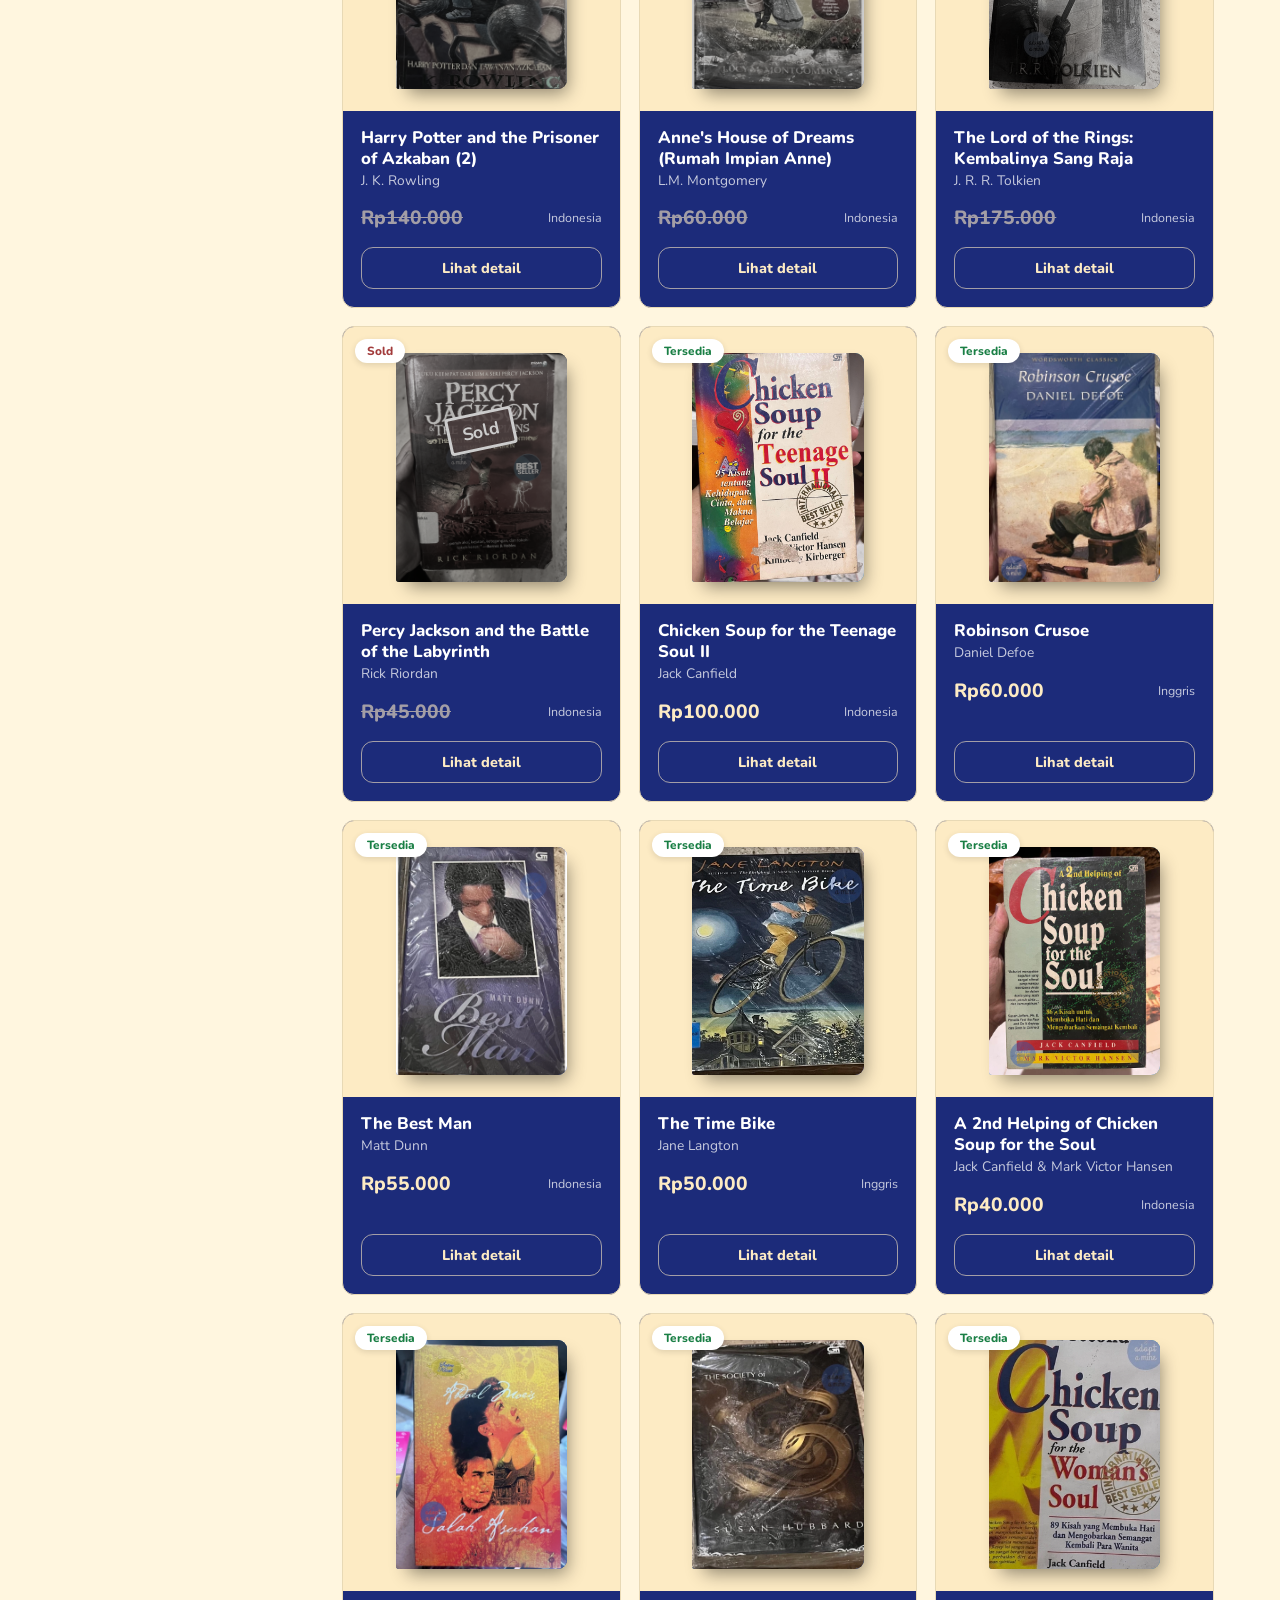
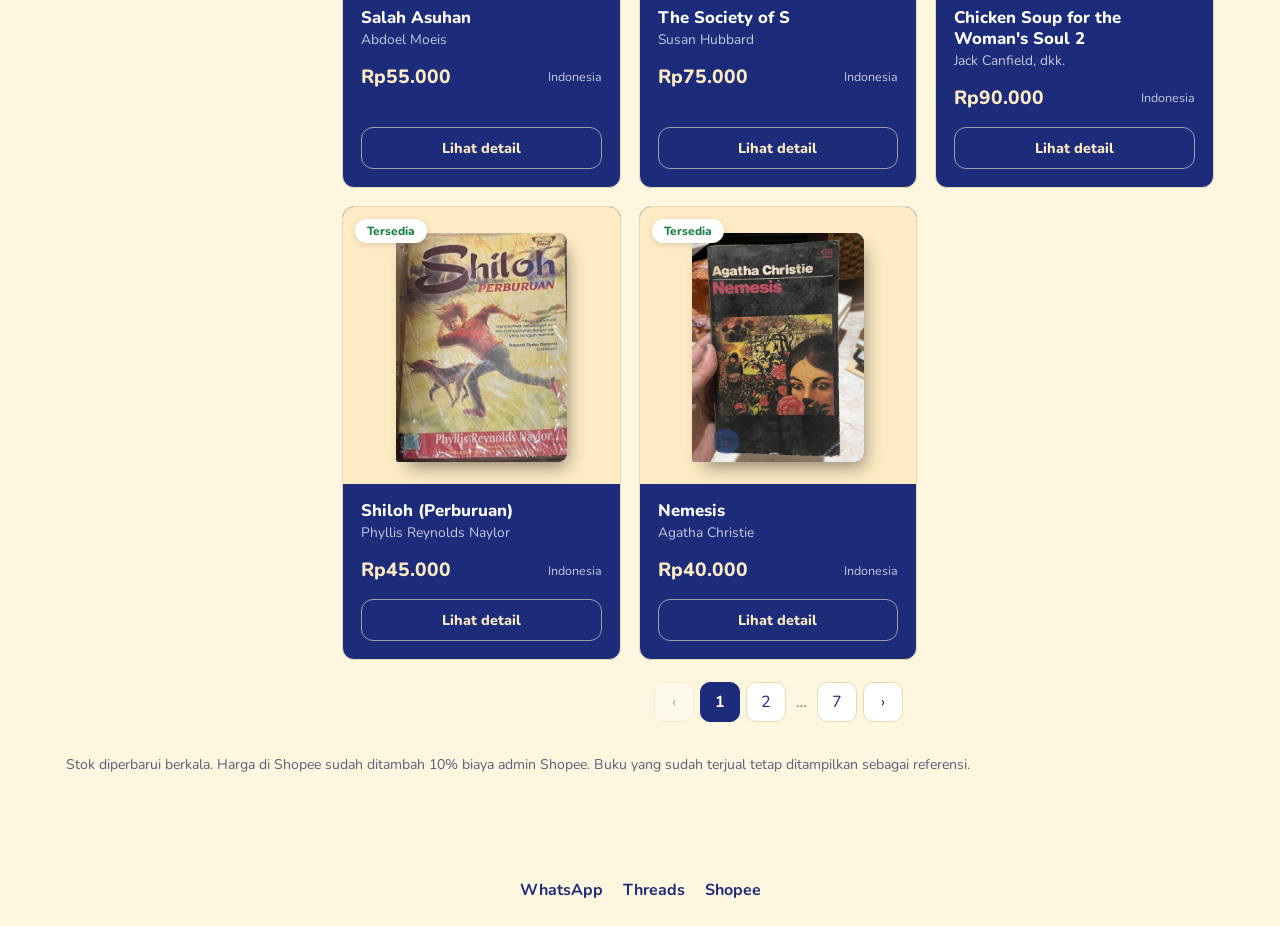
==== commit afac9219: "Update index.html" ====
--- a/buku/index.html
+++ b/buku/index.html
@@ -3,7 +3,17 @@
 <head>
 <meta charset="utf-8">
 <meta name="viewport" content="width=device-width, initial-scale=1, viewport-fit=cover">
-<title>Katalog Buku - Rumah Hobi Pamulang</title>
+<title>Jual Buku Bekas Preloved Murah | Katalog Rumah Hobi Pamulang</title>
+<meta name="description" content="Katalog buku bekas preloved Rumah Hobi Pamulang: novel terjemahan, fantasy, misteri, sastra Indonesia, dan self development dalam kondisi terawat. Pesan lewat WhatsApp, Threads, atau Shopee.">
+<link rel="canonical" href="https://rumahhobipamulang.com/">
+<meta name="theme-color" content="#1c2b7a">
+<meta property="og:type" content="website">
+<meta property="og:locale" content="id_ID">
+<meta property="og:site_name" content="Rumah Hobi Pamulang">
+<meta property="og:title" content="Katalog Buku Bekas Preloved | Rumah Hobi Pamulang">
+<meta property="og:description" content="Buku bekas terawat, harga bersahabat. Cek stok terbaru di sini.">
+<meta property="og:url" content="https://rumahhobipamulang.com/">
+<meta property="og:image" content="https://rumahhobipamulang.com/images/logo-rhp.jpeg">
 <link rel="icon" href="/images/logo-rhp.jpeg">
 <link rel="preconnect" href="https://fonts.googleapis.com">
 <link rel="preconnect" href="https://fonts.gstatic.com" crossorigin>
@@ -177,7 +187,7 @@
 <div class="wrap">
   <header class="hero gradient-untitled">
     <div>
-      <h1>Katalog Buku</h1>
+      <h1>Katalog Buku Bekas (Preloved) Rumah Hobi Pamulang</h1>
       <p class="sub">Buku bekas dalam kondisi terawat. Ongkir ditanggung pembeli. Pilih beli lewat WhatsApp, DM Threads, atau Shopee (jika tersedia/by request), judul dan kode buku ikut terkirim.</p>
     </div>
   </header>
